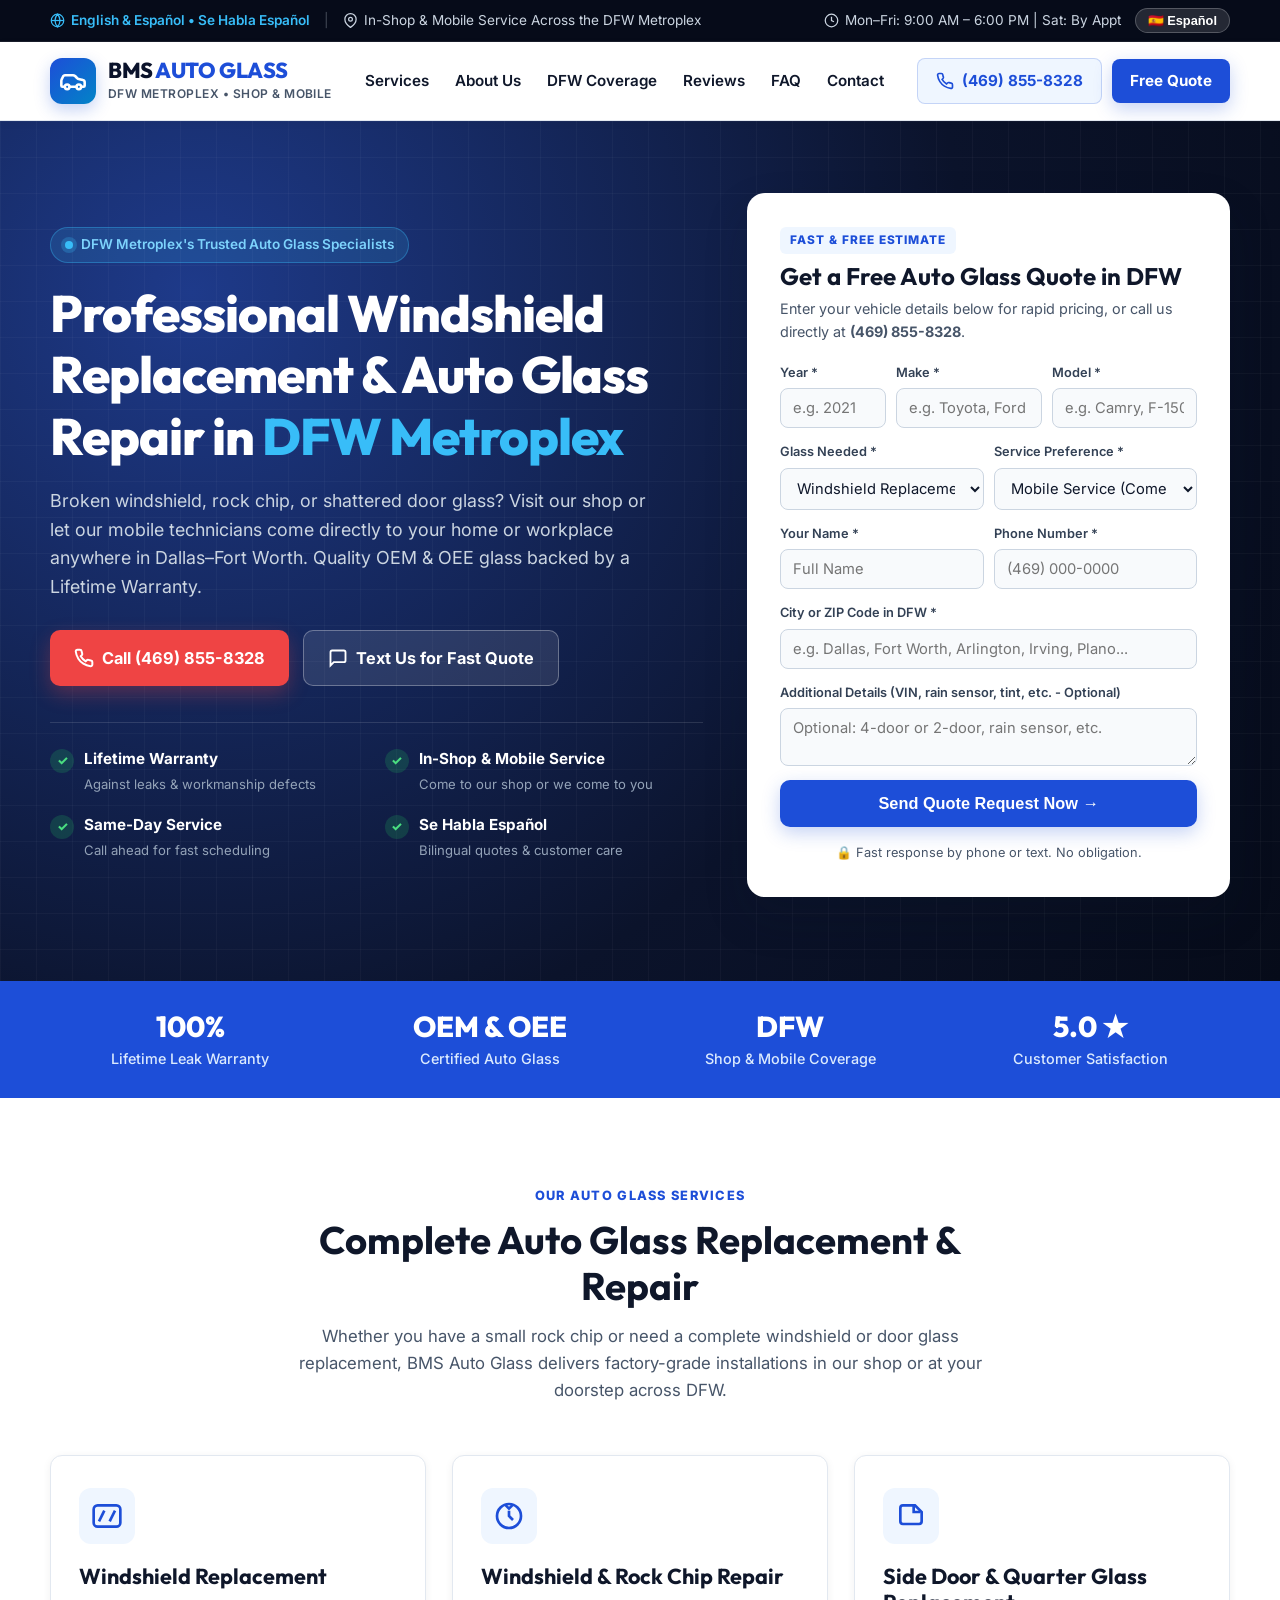
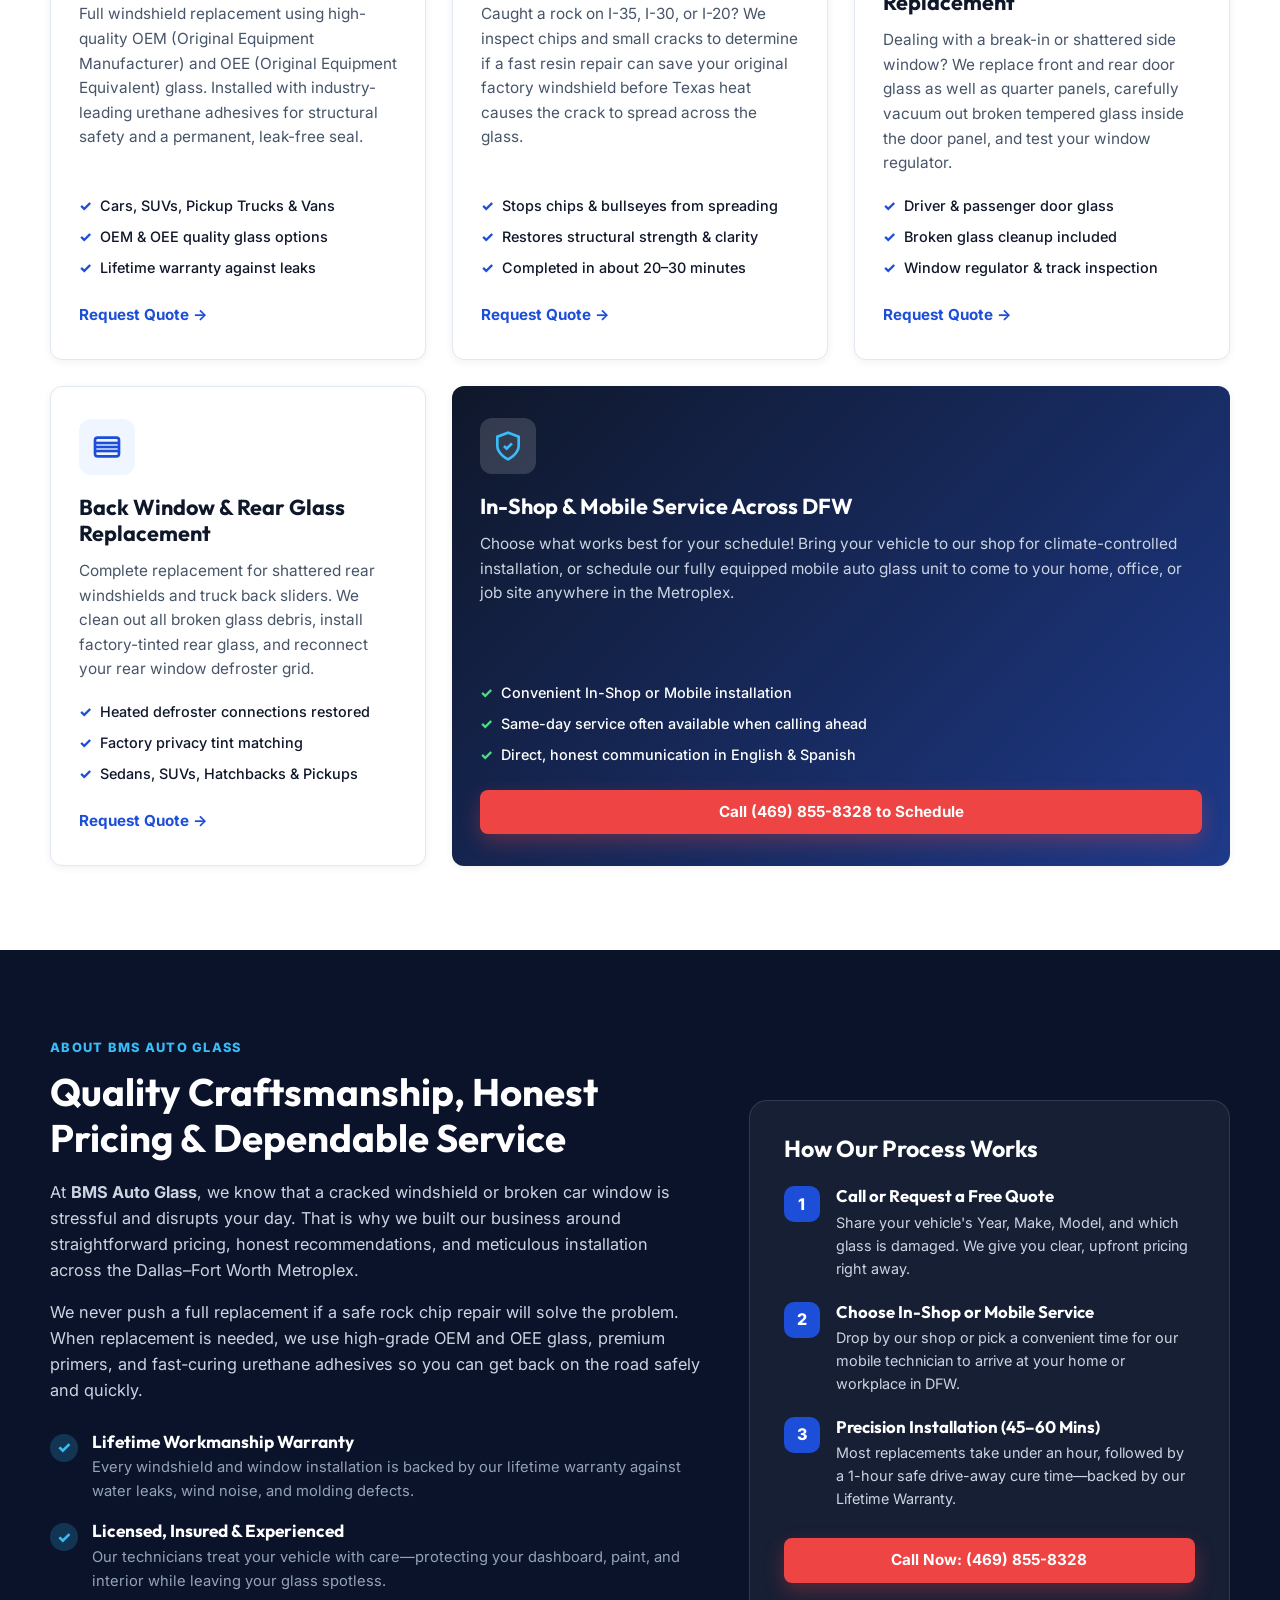
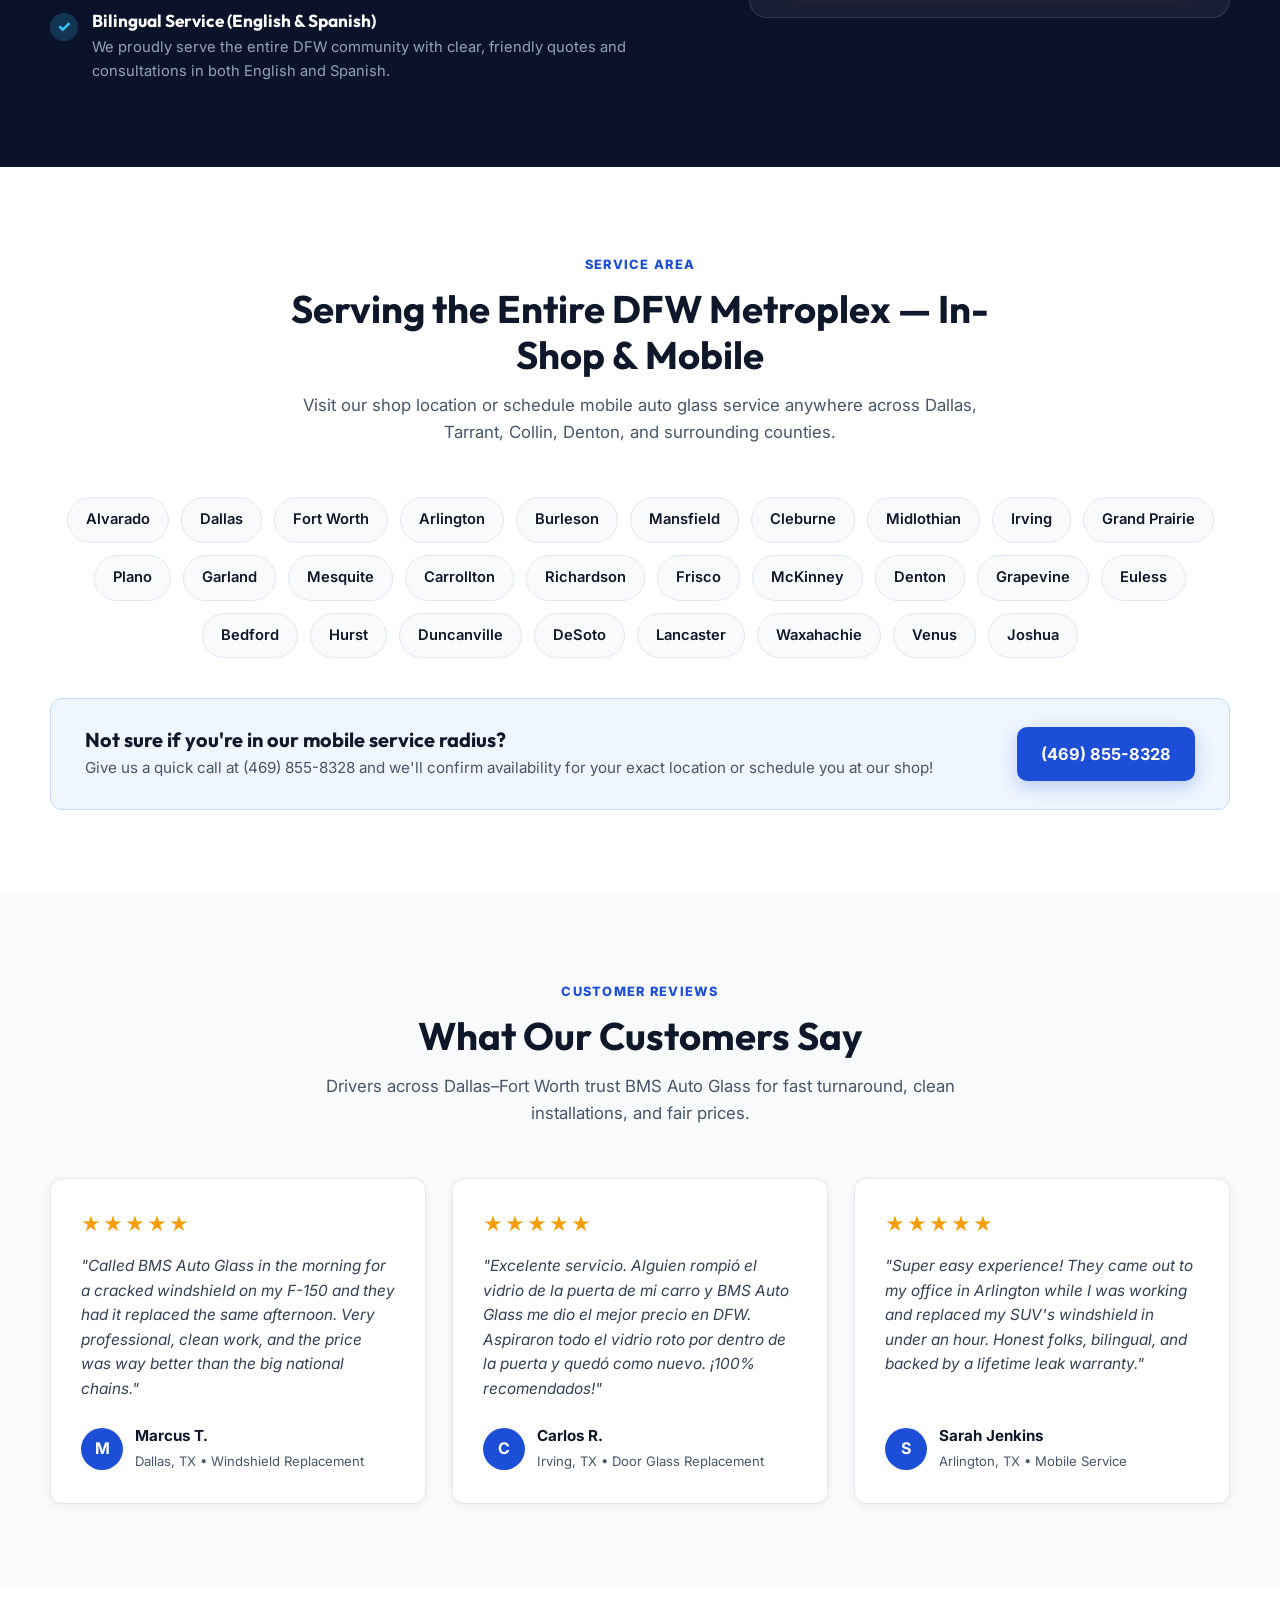
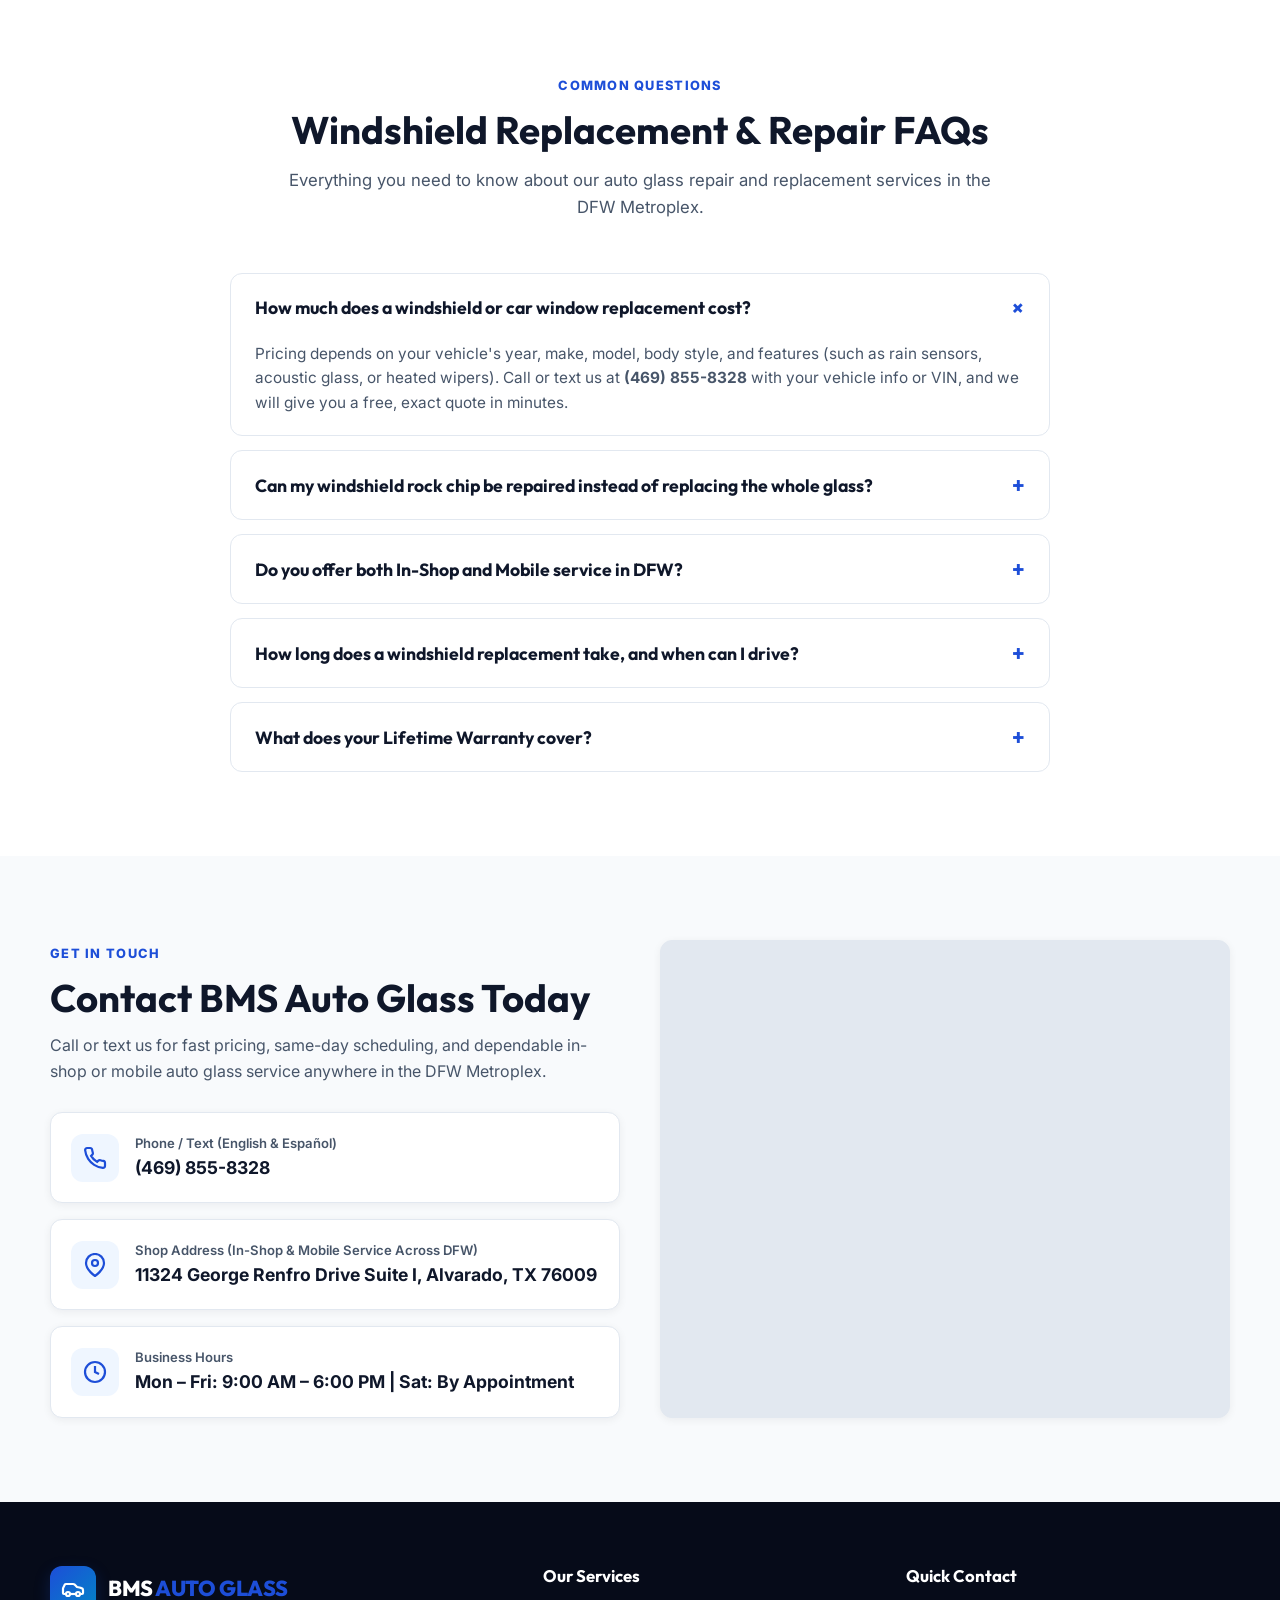
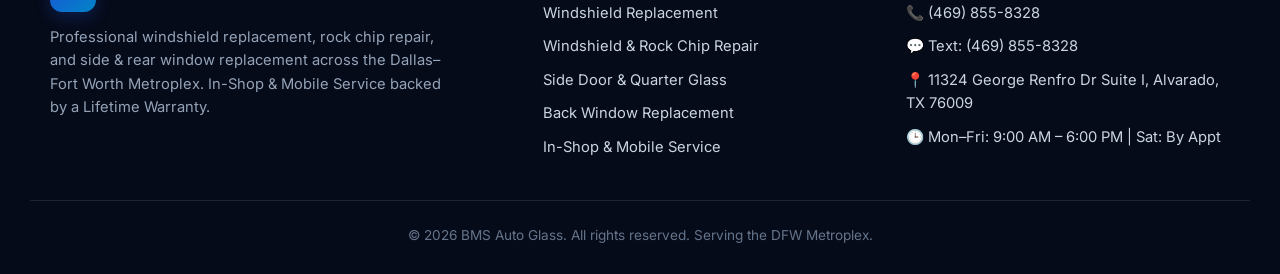
==== index.html @ 241cc405 "Initial commit: BMS Auto Glass website for DFW Metroplex" ====
<!DOCTYPE html>
<html lang="en">
<head>
  <meta charset="UTF-8" />
  <meta name="viewport" content="width=device-width, initial-scale=1.0" />
  <title>BMS Auto Glass | Windshield Replacement & Auto Glass Repair in DFW Metroplex</title>
  <meta name="description" content="BMS Auto Glass provides fast, reliable windshield replacement, rock chip repair, and side/back auto glass replacement across the DFW Metroplex. In-Shop & Mobile Service available. Call (469) 855-8328 for a free quote! Se Habla Español." />
  <meta name="keywords" content="BMS Auto Glass, auto glass DFW, windshield replacement Dallas Fort Worth, rock chip repair DFW, car window replacement Metroplex, mobile auto glass DFW, cambio de parabrisas Dallas" />
  <link rel="preconnect" href="https://fonts.googleapis.com">
  <link rel="preconnect" href="https://fonts.gstatic.com" crossorigin>
  <link href="https://fonts.googleapis.com/css2?family=Inter:wght@400;500;600;700&family=Outfit:wght@600;700;800&display=swap" rel="stylesheet">
  <link rel="stylesheet" href="styles.css" />
  <!-- Schema.org LocalBusiness Structured Data -->
  <script type="application/ld+json">
  {
    "@context": "https://schema.org",
    "@type": "AutoRepair",
    "name": "BMS Auto Glass",
    "telephone": "+1-469-855-8328",
    "address": {
      "@type": "PostalAddress",
      "streetAddress": "11324 George Renfro Drive Suite I",
      "addressLocality": "Alvarado",
      "addressRegion": "TX",
      "postalCode": "76009",
      "addressCountry": "US"
    },
    "areaServed": "Dallas-Fort Worth Metroplex, TX",
    "priceRange": "$$",
    "openingHoursSpecification": [
      {
        "@type": "OpeningHoursSpecification",
        "dayOfWeek": ["Monday", "Tuesday", "Wednesday", "Thursday", "Friday"],
        "opens": "09:00",
        "closes": "18:00"
      }
    ],
    "description": "Professional windshield replacement, rock chip repair, and side & back window glass replacement in Alvarado, TX and the DFW Metroplex. In-shop and mobile service available."
  }
  </script>
</head>
<body>

  <!-- Top Announcement / Info Bar -->
  <div class="topbar">
    <div class="container topbar-inner">
      <div class="topbar-left">
        <span class="badge-bilingual">
          <svg width="15" height="15" viewBox="0 0 24 24" fill="none" stroke="currentColor" stroke-width="2"><circle cx="12" cy="12" r="10"/><line x1="2" y1="12" x2="22" y2="12"/><path d="M12 2a15.3 15.3 0 0 1 4 10 15.3 15.3 0 0 1-4 10 15.3 15.3 0 0 1-4-10 15.3 15.3 0 0 1 4-10z"/></svg>
          <span data-i18n="topbar_bilingual">English &amp; Español • Se Habla Español</span>
        </span>
        <span class="topbar-divider">|</span>
        <span class="topbar-location">
          <svg width="15" height="15" viewBox="0 0 24 24" fill="none" stroke="currentColor" stroke-width="2"><path d="M21 10c0 7-9 13-9 13s-9-6-9-13a9 9 0 0 1 18 0z"/><circle cx="12" cy="10" r="3"/></svg>
          <span data-i18n="topbar_area">In-Shop &amp; Mobile Service Across the DFW Metroplex</span>
        </span>
      </div>
      <div class="topbar-right">
        <span class="topbar-hours">
          <svg width="15" height="15" viewBox="0 0 24 24" fill="none" stroke="currentColor" stroke-width="2"><circle cx="12" cy="12" r="10"/><polyline points="12 6 12 12 16 14"/></svg>
          <span data-i18n="topbar_hours">Mon–Fri: 9:00 AM – 6:00 PM | Sat: By Appt</span>
        </span>
        <button id="langToggle" class="lang-btn" type="button" aria-label="Switch Language">
          🇪🇸 Español
        </button>
      </div>
    </div>
  </div>

  <!-- Main Header / Navigation -->
  <header class="navbar" id="navbar">
    <div class="container navbar-inner">
      <a href="#" class="brand">
        <div class="brand-icon">
          <svg width="28" height="28" viewBox="0 0 24 24" fill="none" stroke="currentColor" stroke-width="2.2" stroke-linecap="round" stroke-linejoin="round">
            <path d="M19 17h2c.6 0 1-.4 1-1v-3c0-.9-.7-1.7-1.5-1.9C18.7 10.6 16 10 16 10s-1.3-1.4-2.2-2.3c-.5-.4-1.1-.7-1.8-.7H5c-.6 0-1.1.4-1.4.9l-1.4 2.9A3.7 3.7 0 0 0 2 12v4c0 .6.4 1 1 1h2"/>
            <circle cx="7" cy="17" r="2"/>
            <path d="M9 17h6"/>
            <circle cx="17" cy="17" r="2"/>
          </svg>
        </div>
        <div class="brand-text">
          <span class="brand-name">BMS <span>AUTO GLASS</span></span>
          <span class="brand-sub" data-i18n="brand_sub">DFW Metroplex • Shop &amp; Mobile</span>
        </div>
      </a>

      <nav class="nav-links" id="navLinks">
        <a href="#services" data-i18n="nav_services">Services</a>
        <a href="#about" data-i18n="nav_about">About Us</a>
        <a href="#service-area" data-i18n="nav_area">DFW Coverage</a>
        <a href="#reviews" data-i18n="nav_reviews">Reviews</a>
        <a href="#faq" data-i18n="nav_faq">FAQ</a>
        <a href="#contact" data-i18n="nav_contact">Contact</a>
      </nav>

      <div class="nav-actions">
        <a href="tel:4698558328" class="btn btn-phone">
          <svg width="18" height="18" viewBox="0 0 24 24" fill="none" stroke="currentColor" stroke-width="2.2"><path d="M22 16.92v3a2 2 0 0 1-2.18 2 19.79 19.79 0 0 1-8.63-3.07 19.5 19.5 0 0 1-6-6 19.79 19.79 0 0 1-3.07-8.67A2 2 0 0 1 4.11 2h3a2 2 0 0 1 2 1.72 12.84 12.84 0 0 0 .7 2.81 2 2 0 0 1-.45 2.11L8.09 9.91a16 16 0 0 0 6 6l1.27-1.27a2 2 0 0 1 2.11-.45 12.84 12.84 0 0 0 2.81.7A2 2 0 0 1 22 16.92z"/></svg>
          <span>(469) 855-8328</span>
        </a>
        <a href="#quote-form" class="btn btn-primary hide-sm" data-i18n="nav_quote">Free Quote</a>
        <button class="mobile-menu-btn" id="mobileMenuBtn" aria-label="Toggle Menu">
          <span></span><span></span><span></span>
        </button>
      </div>
    </div>
  </header>

  <!-- Hero Section -->
  <section class="hero">
    <div class="hero-overlay"></div>
    <div class="container hero-grid">
      <div class="hero-content">
        <div class="hero-pill">
          <span class="pulse-dot"></span>
          <span data-i18n="hero_badge">DFW Metroplex's Trusted Auto Glass Specialists</span>
        </div>
        <h1 data-i18n="hero_title">
          Professional Windshield Replacement &amp; Auto Glass Repair in <span>DFW Metroplex</span>
        </h1>
        <p class="hero-lead" data-i18n="hero_subtitle">
          Broken windshield, rock chip, or shattered door glass? Visit our shop or let our mobile technicians come directly to your home or workplace anywhere in Dallas–Fort Worth. Quality OEM &amp; OEE glass backed by a Lifetime Warranty.
        </p>

        <div class="hero-cta-group">
          <a href="tel:4698558328" class="btn btn-accent btn-lg">
            <svg width="20" height="20" viewBox="0 0 24 24" fill="none" stroke="currentColor" stroke-width="2.4"><path d="M22 16.92v3a2 2 0 0 1-2.18 2 19.79 19.79 0 0 1-8.63-3.07 19.5 19.5 0 0 1-6-6 19.79 19.79 0 0 1-3.07-8.67A2 2 0 0 1 4.11 2h3a2 2 0 0 1 2 1.72 12.84 12.84 0 0 0 .7 2.81 2 2 0 0 1-.45 2.11L8.09 9.91a16 16 0 0 0 6 6l1.27-1.27a2 2 0 0 1 2.11-.45 12.84 12.84 0 0 0 2.81.7A2 2 0 0 1 22 16.92z"/></svg>
            <span data-i18n="hero_call_btn">Call (469) 855-8328</span>
          </a>
          <a href="sms:+14698558328?&body=Hi%20BMS%20Auto%20Glass,%20I%20would%20like%20a%20quote%20for%20my%20vehicle:" class="btn btn-outline-light btn-lg">
            <svg width="20" height="20" viewBox="0 0 24 24" fill="none" stroke="currentColor" stroke-width="2.2"><path d="M21 15a2 2 0 0 1-2 2H7l-4 4V5a2 2 0 0 1 2-2h14a2 2 0 0 1 2 2z"/></svg>
            <span data-i18n="hero_text_btn">Text Us for Fast Quote</span>
          </a>
        </div>

        <div class="hero-trust-grid">
          <div class="trust-item">
            <div class="trust-icon">✓</div>
            <div>
              <strong data-i18n="trust_1_title">Lifetime Warranty</strong>
              <span data-i18n="trust_1_desc">Against leaks &amp; workmanship defects</span>
            </div>
          </div>
          <div class="trust-item">
            <div class="trust-icon">✓</div>
            <div>
              <strong data-i18n="trust_2_title">In-Shop &amp; Mobile Service</strong>
              <span data-i18n="trust_2_desc">Come to our shop or we come to you</span>
            </div>
          </div>
          <div class="trust-item">
            <div class="trust-icon">✓</div>
            <div>
              <strong data-i18n="trust_3_title">Same-Day Service</strong>
              <span data-i18n="trust_3_desc">Call ahead for fast scheduling</span>
            </div>
          </div>
          <div class="trust-item">
            <div class="trust-icon">✓</div>
            <div>
              <strong data-i18n="trust_4_title">Se Habla Español</strong>
              <span data-i18n="trust_4_desc">Bilingual quotes &amp; customer care</span>
            </div>
          </div>
        </div>
      </div>

      <!-- Instant Quote Card -->
      <div class="quote-card" id="quote-form">
        <div class="quote-card-header">
          <span class="quote-tag" data-i18n="form_tag">FAST &amp; FREE ESTIMATE</span>
          <h2 data-i18n="form_title">Get a Free Auto Glass Quote in DFW</h2>
          <p data-i18n="form_subtitle">Enter your vehicle details below for rapid pricing, or call us directly at <strong>(469) 855-8328</strong>.</p>
        </div>

        <form id="glassQuoteForm" class="quote-form">
          <div class="form-row-3">
            <div class="form-group">
              <label for="vehicleYear" data-i18n="form_year">Year *</label>
              <input type="number" id="vehicleYear" placeholder="e.g. 2021" min="1960" max="2027" required />
            </div>
            <div class="form-group">
              <label for="vehicleMake" data-i18n="form_make">Make *</label>
              <input type="text" id="vehicleMake" placeholder="e.g. Toyota, Ford" required />
            </div>
            <div class="form-group">
              <label for="vehicleModel" data-i18n="form_model">Model *</label>
              <input type="text" id="vehicleModel" placeholder="e.g. Camry, F-150" required />
            </div>
          </div>

          <div class="form-row-2">
            <div class="form-group">
              <label for="glassType" data-i18n="form_glass_label">Glass Needed *</label>
              <select id="glassType" required>
                <option value="Windshield Replacement" data-i18n="opt_windshield">Windshield Replacement</option>
                <option value="Windshield Rock Chip Repair" data-i18n="opt_chip">Windshield Rock Chip Repair</option>
                <option value="Front Door Glass (Driver/Passenger)" data-i18n="opt_front_door">Front Door Glass (Driver/Passenger)</option>
                <option value="Rear Door / Quarter Glass" data-i18n="opt_rear_door">Rear Door / Quarter Glass</option>
                <option value="Back Window / Rear Glass" data-i18n="opt_back_glass">Back Window / Rear Glass</option>
                <option value="Multiple Windows / Other" data-i18n="opt_other">Multiple Windows / Other</option>
              </select>
            </div>
            <div class="form-group">
              <label for="serviceMode" data-i18n="form_service_mode">Service Preference *</label>
              <select id="serviceMode" required>
                <option value="Mobile Service (Come to my location)" data-i18n="opt_mobile">Mobile Service (Come to me)</option>
                <option value="In-Shop Service (I will visit the shop)" data-i18n="opt_inshop">In-Shop Service (Visit shop)</option>
                <option value="Either / Fastest Available" data-i18n="opt_either">Either / Fastest Available</option>
              </select>
            </div>
          </div>

          <div class="form-row-2">
            <div class="form-group">
              <label for="customerName" data-i18n="form_name">Your Name *</label>
              <input type="text" id="customerName" placeholder="Full Name" required />
            </div>
            <div class="form-group">
              <label for="customerPhone" data-i18n="form_phone">Phone Number *</label>
              <input type="tel" id="customerPhone" placeholder="(469) 000-0000" required />
            </div>
          </div>

          <div class="form-group">
            <label for="customerCity" data-i18n="form_city">City or ZIP Code in DFW *</label>
            <input type="text" id="customerCity" placeholder="e.g. Dallas, Fort Worth, Arlington, Irving, Plano..." required />
          </div>

          <div class="form-group">
            <label for="customerNotes" data-i18n="form_notes">Additional Details (VIN, rain sensor, tint, etc. - Optional)</label>
            <textarea id="customerNotes" rows="2" placeholder="Optional: 4-door or 2-door, rain sensor, etc."></textarea>
          </div>

          <button type="submit" class="btn btn-primary btn-block btn-lg" data-i18n="form_submit">
            Send Quote Request Now →
          </button>
          <p class="form-disclaimer" data-i18n="form_disclaimer">
            🔒 Fast response by phone or text. No obligation.
          </p>
        </form>
      </div>
    </div>
  </section>

  <!-- Quick Stats Strip -->
  <section class="stats-strip">
    <div class="container stats-grid">
      <div class="stat-box">
        <span class="stat-number">100%</span>
        <span class="stat-label" data-i18n="stat_1">Lifetime Leak Warranty</span>
      </div>
      <div class="stat-box">
        <span class="stat-number">OEM &amp; OEE</span>
        <span class="stat-label" data-i18n="stat_2">Certified Auto Glass</span>
      </div>
      <div class="stat-box">
        <span class="stat-number">DFW</span>
        <span class="stat-label" data-i18n="stat_3">Shop &amp; Mobile Coverage</span>
      </div>
      <div class="stat-box">
        <span class="stat-number">5.0 ★</span>
        <span class="stat-label" data-i18n="stat_4">Customer Satisfaction</span>
      </div>
    </div>
  </section>

  <!-- Services Section -->
  <section class="section" id="services">
    <div class="container">
      <div class="section-header">
        <span class="section-eyebrow" data-i18n="services_eyebrow">OUR AUTO GLASS SERVICES</span>
        <h2 data-i18n="services_title">Complete Auto Glass Replacement &amp; Repair</h2>
        <p data-i18n="services_subtitle">
          Whether you have a small rock chip or need a complete windshield or door glass replacement, BMS Auto Glass delivers factory-grade installations in our shop or at your doorstep across DFW.
        </p>
      </div>

      <div class="services-grid">
        <!-- Service 1: Windshield Replacement -->
        <article class="service-card">
          <div class="service-icon">
            <svg width="32" height="32" viewBox="0 0 24 24" fill="none" stroke="currentColor" stroke-width="2"><rect x="2" y="4" width="20" height="16" rx="3"/><line x1="6" y1="16" x2="10" y2="8"/><line x1="14" y1="16" x2="18" y2="8"/></svg>
          </div>
          <h3 data-i18n="srv_1_title">Windshield Replacement</h3>
          <p data-i18n="srv_1_desc">
            Full windshield replacement using high-quality OEM (Original Equipment Manufacturer) and OEE (Original Equipment Equivalent) glass. Installed with industry-leading urethane adhesives for structural safety and a permanent, leak-free seal.
          </p>
          <ul class="service-list">
            <li data-i18n="srv_1_b1">Cars, SUVs, Pickup Trucks &amp; Vans</li>
            <li data-i18n="srv_1_b2">OEM &amp; OEE quality glass options</li>
            <li data-i18n="srv_1_b3">Lifetime warranty against leaks</li>
          </ul>
          <a href="#quote-form" class="service-link" data-i18n="srv_cta">Request Quote →</a>
        </article>

        <!-- Service 2: Rock Chip Repair -->
        <article class="service-card">
          <div class="service-icon">
            <svg width="32" height="32" viewBox="0 0 24 24" fill="none" stroke="currentColor" stroke-width="2"><circle cx="12" cy="12" r="9"/><path d="M12 8v4l3 3"/><path d="M9 3.5l3 3 3-3"/></svg>
          </div>
          <h3 data-i18n="srv_2_title">Windshield &amp; Rock Chip Repair</h3>
          <p data-i18n="srv_2_desc">
            Caught a rock on I-35, I-30, or I-20? We inspect chips and small cracks to determine if a fast resin repair can save your original factory windshield before Texas heat causes the crack to spread across the glass.
          </p>
          <ul class="service-list">
            <li data-i18n="srv_2_b1">Stops chips &amp; bullseyes from spreading</li>
            <li data-i18n="srv_2_b2">Restores structural strength &amp; clarity</li>
            <li data-i18n="srv_2_b3">Completed in about 20–30 minutes</li>
          </ul>
          <a href="#quote-form" class="service-link" data-i18n="srv_cta">Request Quote →</a>
        </article>

        <!-- Service 3: Side Door & Quarter Glass -->
        <article class="service-card">
          <div class="service-icon">
            <svg width="32" height="32" viewBox="0 0 24 24" fill="none" stroke="currentColor" stroke-width="2"><path d="M4 16V6a2 2 0 0 1 2-2h9l5 5v7a2 2 0 0 1-2 2H6a2 2 0 0 1-2-2Z"/><path d="M14 4v5h5"/></svg>
          </div>
          <h3 data-i18n="srv_3_title">Side Door &amp; Quarter Glass Replacement</h3>
          <p data-i18n="srv_3_desc">
            Dealing with a break-in or shattered side window? We replace front and rear door glass as well as quarter panels, carefully vacuum out broken tempered glass inside the door panel, and test your window regulator.
          </p>
          <ul class="service-list">
            <li data-i18n="srv_3_b1">Driver &amp; passenger door glass</li>
            <li data-i18n="srv_3_b2">Broken glass cleanup included</li>
            <li data-i18n="srv_3_b3">Window regulator &amp; track inspection</li>
          </ul>
          <a href="#quote-form" class="service-link" data-i18n="srv_cta">Request Quote →</a>
        </article>

        <!-- Service 4: Back Window / Rear Glass -->
        <article class="service-card">
          <div class="service-icon">
            <svg width="32" height="32" viewBox="0 0 24 24" fill="none" stroke="currentColor" stroke-width="2"><rect x="3" y="5" width="18" height="14" rx="2"/><line x1="3" y1="9" x2="21" y2="9"/><line x1="3" y1="12" x2="21" y2="12"/><line x1="3" y1="15" x2="21" y2="15"/></svg>
          </div>
          <h3 data-i18n="srv_4_title">Back Window &amp; Rear Glass Replacement</h3>
          <p data-i18n="srv_4_desc">
            Complete replacement for shattered rear windshields and truck back sliders. We clean out all broken glass debris, install factory-tinted rear glass, and reconnect your rear window defroster grid.
          </p>
          <ul class="service-list">
            <li data-i18n="srv_4_b1">Heated defroster connections restored</li>
            <li data-i18n="srv_4_b2">Factory privacy tint matching</li>
            <li data-i18n="srv_4_b3">Sedans, SUVs, Hatchbacks &amp; Pickups</li>
          </ul>
          <a href="#quote-form" class="service-link" data-i18n="srv_cta">Request Quote →</a>
        </article>

        <!-- Service 5: In-Shop & Mobile Service -->
        <article class="service-card service-card-highlight">
          <div class="service-icon">
            <svg width="32" height="32" viewBox="0 0 24 24" fill="none" stroke="currentColor" stroke-width="2"><path d="M12 22s8-4 8-10V5l-8-3-8 3v7c0 6 8 10 8 10z"/><path d="m9 12 2 2 4-4"/></svg>
          </div>
          <h3 data-i18n="srv_5_title">In-Shop &amp; Mobile Service Across DFW</h3>
          <p data-i18n="srv_5_desc">
            Choose what works best for your schedule! Bring your vehicle to our shop for climate-controlled installation, or schedule our fully equipped mobile auto glass unit to come to your home, office, or job site anywhere in the Metroplex.
          </p>
          <ul class="service-list">
            <li data-i18n="srv_5_b1">Convenient In-Shop or Mobile installation</li>
            <li data-i18n="srv_5_b2">Same-day service often available when calling ahead</li>
            <li data-i18n="srv_5_b3">Direct, honest communication in English &amp; Spanish</li>
          </ul>
          <a href="tel:4698558328" class="btn btn-accent" data-i18n="srv_5_cta">Call (469) 855-8328 to Schedule</a>
        </article>
      </div>
    </div>
  </section>

  <!-- About Us / Why Choose BMS Auto Glass -->
  <section class="section section-dark" id="about">
    <div class="container about-grid">
      <div class="about-content">
        <span class="section-eyebrow" data-i18n="about_eyebrow">ABOUT BMS AUTO GLASS</span>
        <h2 data-i18n="about_title">Quality Craftsmanship, Honest Pricing &amp; Dependable Service</h2>
        <p data-i18n="about_p1">
          At <strong>BMS Auto Glass</strong>, we know that a cracked windshield or broken car window is stressful and disrupts your day. That is why we built our business around straightforward pricing, honest recommendations, and meticulous installation across the Dallas–Fort Worth Metroplex.
        </p>
        <p data-i18n="about_p2">
          We never push a full replacement if a safe rock chip repair will solve the problem. When replacement is needed, we use high-grade OEM and OEE glass, premium primers, and fast-curing urethane adhesives so you can get back on the road safely and quickly.
        </p>

        <div class="about-features">
          <div class="about-feature">
            <div class="feature-check">✓</div>
            <div>
              <h4 data-i18n="af_1_title">Lifetime Workmanship Warranty</h4>
              <p data-i18n="af_1_desc">Every windshield and window installation is backed by our lifetime warranty against water leaks, wind noise, and molding defects.</p>
            </div>
          </div>
          <div class="about-feature">
            <div class="feature-check">✓</div>
            <div>
              <h4 data-i18n="af_2_title">Licensed, Insured &amp; Experienced</h4>
              <p data-i18n="af_2_desc">Our technicians treat your vehicle with care—protecting your dashboard, paint, and interior while leaving your glass spotless.</p>
            </div>
          </div>
          <div class="about-feature">
            <div class="feature-check">✓</div>
            <div>
              <h4 data-i18n="af_3_title">Bilingual Service (English &amp; Spanish)</h4>
              <p data-i18n="af_3_desc">We proudly serve the entire DFW community with clear, friendly quotes and consultations in both English and Spanish.</p>
            </div>
          </div>
        </div>
      </div>

      <div class="about-visual">
        <div class="process-card">
          <h3 data-i18n="process_title">How Our Process Works</h3>
          <div class="process-steps">
            <div class="process-step">
              <div class="step-num">1</div>
              <div>
                <h4 data-i18n="step_1_title">Call or Request a Free Quote</h4>
                <p data-i18n="step_1_desc">Share your vehicle's Year, Make, Model, and which glass is damaged. We give you clear, upfront pricing right away.</p>
              </div>
            </div>
            <div class="process-step">
              <div class="step-num">2</div>
              <div>
                <h4 data-i18n="step_2_title">Choose In-Shop or Mobile Service</h4>
                <p data-i18n="step_2_desc">Drop by our shop or pick a convenient time for our mobile technician to arrive at your home or workplace in DFW.</p>
              </div>
            </div>
            <div class="process-step">
              <div class="step-num">3</div>
              <div>
                <h4 data-i18n="step_3_title">Precision Installation (45–60 Mins)</h4>
                <p data-i18n="step_3_desc">Most replacements take under an hour, followed by a 1-hour safe drive-away cure time—backed by our Lifetime Warranty.</p>
              </div>
            </div>
          </div>
          <div class="process-cta">
            <a href="tel:4698558328" class="btn btn-accent btn-block">
              <span data-i18n="process_btn">Call Now: (469) 855-8328</span>
            </a>
          </div>
        </div>
      </div>
    </div>
  </section>

  <!-- Service Area Section (DFW Metroplex) -->
  <section class="section" id="service-area">
    <div class="container">
      <div class="section-header">
        <span class="section-eyebrow" data-i18n="area_eyebrow">SERVICE AREA</span>
        <h2 data-i18n="area_title">Serving the Entire DFW Metroplex — In-Shop &amp; Mobile</h2>
        <p data-i18n="area_subtitle">
          Visit our shop location or schedule mobile auto glass service anywhere across Dallas, Tarrant, Collin, Denton, and surrounding counties.
        </p>
      </div>

      <div class="cities-grid">
        <span class="city-pill">Alvarado</span>
        <span class="city-pill">Dallas</span>
        <span class="city-pill">Fort Worth</span>
        <span class="city-pill">Arlington</span>
        <span class="city-pill">Burleson</span>
        <span class="city-pill">Mansfield</span>
        <span class="city-pill">Cleburne</span>
        <span class="city-pill">Midlothian</span>
        <span class="city-pill">Irving</span>
        <span class="city-pill">Grand Prairie</span>
        <span class="city-pill">Plano</span>
        <span class="city-pill">Garland</span>
        <span class="city-pill">Mesquite</span>
        <span class="city-pill">Carrollton</span>
        <span class="city-pill">Richardson</span>
        <span class="city-pill">Frisco</span>
        <span class="city-pill">McKinney</span>
        <span class="city-pill">Denton</span>
        <span class="city-pill">Grapevine</span>
        <span class="city-pill">Euless</span>
        <span class="city-pill">Bedford</span>
        <span class="city-pill">Hurst</span>
        <span class="city-pill">Duncanville</span>
        <span class="city-pill">DeSoto</span>
        <span class="city-pill">Lancaster</span>
        <span class="city-pill">Waxahachie</span>
        <span class="city-pill">Venus</span>
        <span class="city-pill">Joshua</span>
      </div>

      <div class="area-banner">
        <div>
          <h3 data-i18n="area_banner_title">Not sure if you're in our mobile service radius?</h3>
          <p data-i18n="area_banner_desc">Give us a quick call at (469) 855-8328 and we'll confirm availability for your exact location or schedule you at our shop!</p>
        </div>
        <a href="tel:4698558328" class="btn btn-primary btn-lg">(469) 855-8328</a>
      </div>
    </div>
  </section>

  <!-- Customer Reviews Section -->
  <section class="section section-alt" id="reviews">
    <div class="container">
      <div class="section-header">
        <span class="section-eyebrow" data-i18n="reviews_eyebrow">CUSTOMER REVIEWS</span>
        <h2 data-i18n="reviews_title">What Our Customers Say</h2>
        <p data-i18n="reviews_subtitle">
          Drivers across Dallas–Fort Worth trust BMS Auto Glass for fast turnaround, clean installations, and fair prices.
        </p>
      </div>

      <div class="reviews-grid">
        <div class="review-card">
          <div class="review-stars">★★★★★</div>
          <p class="review-text" data-i18n="rev_1_text">
            "Called BMS Auto Glass in the morning for a cracked windshield on my F-150 and they had it replaced the same afternoon. Very professional, clean work, and the price was way better than the big national chains."
          </p>
          <div class="review-author">
            <div class="author-avatar">M</div>
            <div>
              <strong>Marcus T.</strong>
              <span>Dallas, TX • Windshield Replacement</span>
            </div>
          </div>
        </div>

        <div class="review-card">
          <div class="review-stars">★★★★★</div>
          <p class="review-text" data-i18n="rev_2_text">
            "Excelente servicio. Alguien rompió el vidrio de la puerta de mi carro y BMS Auto Glass me dio el mejor precio en DFW. Aspiraron todo el vidrio roto por dentro de la puerta y quedó como nuevo. ¡100% recomendados!"
          </p>
          <div class="review-author">
            <div class="author-avatar">C</div>
            <div>
              <strong>Carlos R.</strong>
              <span>Irving, TX • Door Glass Replacement</span>
            </div>
          </div>
        </div>

        <div class="review-card">
          <div class="review-stars">★★★★★</div>
          <p class="review-text" data-i18n="rev_3_text">
            "Super easy experience! They came out to my office in Arlington while I was working and replaced my SUV's windshield in under an hour. Honest folks, bilingual, and backed by a lifetime leak warranty."
          </p>
          <div class="review-author">
            <div class="author-avatar">S</div>
            <div>
              <strong>Sarah Jenkins</strong>
              <span>Arlington, TX • Mobile Service</span>
            </div>
          </div>
        </div>
      </div>
    </div>
  </section>

  <!-- FAQ Section -->
  <section class="section" id="faq">
    <div class="container faq-container">
      <div class="section-header">
        <span class="section-eyebrow" data-i18n="faq_eyebrow">COMMON QUESTIONS</span>
        <h2 data-i18n="faq_title">Windshield Replacement &amp; Repair FAQs</h2>
        <p data-i18n="faq_subtitle">
          Everything you need to know about our auto glass repair and replacement services in the DFW Metroplex.
        </p>
      </div>

      <div class="faq-list">
        <div class="faq-item active">
          <button class="faq-question" type="button">
            <span data-i18n="faq_q1">How much does a windshield or car window replacement cost?</span>
            <span class="faq-icon">+</span>
          </button>
          <div class="faq-answer">
            <p data-i18n="faq_a1">
              Pricing depends on your vehicle's year, make, model, body style, and features (such as rain sensors, acoustic glass, or heated wipers). Call or text us at <strong>(469) 855-8328</strong> with your vehicle info or VIN, and we will give you a free, exact quote in minutes.
            </p>
          </div>
        </div>

        <div class="faq-item">
          <button class="faq-question" type="button">
            <span data-i18n="faq_q2">Can my windshield rock chip be repaired instead of replacing the whole glass?</span>
            <span class="faq-icon">+</span>
          </button>
          <div class="faq-answer">
            <p data-i18n="faq_a2">
              In many cases, yes! If the rock chip is smaller than a quarter, not deep into both layers of glass, and not directly in the driver's primary line of sight or at the very edge of the windshield, we can inject professional resin to stop it from spreading and save you money.
            </p>
          </div>
        </div>

        <div class="faq-item">
          <button class="faq-question" type="button">
            <span data-i18n="faq_q3">Do you offer both In-Shop and Mobile service in DFW?</span>
            <span class="faq-icon">+</span>
          </button>
          <div class="faq-answer">
            <p data-i18n="faq_a3">
              Yes! You can bring your vehicle directly to our shop or schedule our mobile auto glass technicians to come to your home, apartment, or workplace anywhere across the Dallas–Fort Worth Metroplex. Same-day appointments are often available when you call ahead.
            </p>
          </div>
        </div>

        <div class="faq-item">
          <button class="faq-question" type="button">
            <span data-i18n="faq_q4">How long does a windshield replacement take, and when can I drive?</span>
            <span class="faq-icon">+</span>
          </button>
          <div class="faq-answer">
            <p data-i18n="faq_a4">
              Most windshield and window installations take between 45 and 60 minutes. For windshields, we recommend waiting about 1 hour after installation before driving so the urethane adhesive cures safely. Side door glass replacements can be driven immediately!
            </p>
          </div>
        </div>

        <div class="faq-item">
          <button class="faq-question" type="button">
            <span data-i18n="faq_q5">What does your Lifetime Warranty cover?</span>
            <span class="faq-icon">+</span>
          </button>
          <div class="faq-answer">
            <p data-i18n="faq_a5">
              Every installation performed by BMS Auto Glass includes a Lifetime Workmanship Warranty for as long as you own the vehicle. It covers water leaks, air/wind noise, loose moldings, and manufacturer defects in the glass.
            </p>
          </div>
        </div>
      </div>
    </div>
  </section>

  <!-- Contact Section -->
  <section class="section section-contact" id="contact">
    <div class="container contact-grid">
      <div class="contact-info">
        <span class="section-eyebrow" data-i18n="contact_eyebrow">GET IN TOUCH</span>
        <h2 data-i18n="contact_title">Contact BMS Auto Glass Today</h2>
        <p data-i18n="contact_subtitle">
          Call or text us for fast pricing, same-day scheduling, and dependable in-shop or mobile auto glass service anywhere in the DFW Metroplex.
        </p>

        <div class="contact-cards">
          <a href="tel:4698558328" class="contact-card-item">
            <div class="contact-icon">
              <svg width="24" height="24" viewBox="0 0 24 24" fill="none" stroke="currentColor" stroke-width="2.2"><path d="M22 16.92v3a2 2 0 0 1-2.18 2 19.79 19.79 0 0 1-8.63-3.07 19.5 19.5 0 0 1-6-6 19.79 19.79 0 0 1-3.07-8.67A2 2 0 0 1 4.11 2h3a2 2 0 0 1 2 1.72 12.84 12.84 0 0 0 .7 2.81 2 2 0 0 1-.45 2.11L8.09 9.91a16 16 0 0 0 6 6l1.27-1.27a2 2 0 0 1 2.11-.45 12.84 12.84 0 0 0 2.81.7A2 2 0 0 1 22 16.92z"/></svg>
            </div>
            <div>
              <span class="contact-label" data-i18n="contact_phone_label">Phone / Text (English &amp; Español)</span>
              <strong class="contact-value">(469) 855-8328</strong>
            </div>
          </a>

          <div class="contact-card-item">
            <div class="contact-icon">
              <svg width="24" height="24" viewBox="0 0 24 24" fill="none" stroke="currentColor" stroke-width="2.2"><path d="M21 10c0 7-9 13-9 13s-9-6-9-13a9 9 0 0 1 18 0z"/><circle cx="12" cy="10" r="3"/></svg>
            </div>
            <div>
              <span class="contact-label" data-i18n="contact_shop_label">Shop Address (In-Shop &amp; Mobile Service Across DFW)</span>
              <strong class="contact-value" id="shopAddressDisplay" data-i18n="contact_shop_value">11324 George Renfro Drive Suite I, Alvarado, TX 76009</strong>
            </div>
          </div>

          <div class="contact-card-item">
            <div class="contact-icon">
              <svg width="24" height="24" viewBox="0 0 24 24" fill="none" stroke="currentColor" stroke-width="2.2"><circle cx="12" cy="12" r="10"/><polyline points="12 6 12 12 16 14"/></svg>
            </div>
            <div>
              <span class="contact-label" data-i18n="contact_hours_label">Business Hours</span>
              <strong class="contact-value" data-i18n="contact_hours_value">Mon – Fri: 9:00 AM – 6:00 PM | Sat: By Appointment</strong>
            </div>
          </div>
        </div>
      </div>

      <div class="contact-map-wrapper">
        <iframe
          title="BMS Auto Glass Shop Map - 11324 George Renfro Drive Suite I, Alvarado, TX 76009"
          src="https://www.google.com/maps?q=11324+George+Renfro+Drive+Suite+I,+Alvarado,+TX+76009&output=embed"
          width="100%"
          height="100%"
          style="border:0; min-height: 380px;"
          allowfullscreen=""
          loading="lazy"
          referrerpolicy="no-referrer-when-downgrade">
        </iframe>
      </div>
    </div>
  </section>

  <!-- Footer -->
  <footer class="footer">
    <div class="container footer-grid">
      <div class="footer-brand">
        <a href="#" class="brand">
          <div class="brand-icon">
            <svg width="24" height="24" viewBox="0 0 24 24" fill="none" stroke="currentColor" stroke-width="2.2"><path d="M19 17h2c.6 0 1-.4 1-1v-3c0-.9-.7-1.7-1.5-1.9C18.7 10.6 16 10 16 10s-1.3-1.4-2.2-2.3c-.5-.4-1.1-.7-1.8-.7H5c-.6 0-1.1.4-1.4.9l-1.4 2.9A3.7 3.7 0 0 0 2 12v4c0 .6.4 1 1 1h2"/><circle cx="7" cy="17" r="2"/><path d="M9 17h6"/><circle cx="17" cy="17" r="2"/></svg>
          </div>
          <div class="brand-text">
            <span class="brand-name">BMS <span>AUTO GLASS</span></span>
          </div>
        </a>
        <p data-i18n="footer_desc">
          Professional windshield replacement, rock chip repair, and side &amp; rear window replacement across the Dallas–Fort Worth Metroplex. In-Shop &amp; Mobile Service backed by a Lifetime Warranty.
        </p>
      </div>

      <div class="footer-links">
        <h4 data-i18n="footer_services_title">Our Services</h4>
        <ul>
          <li><a href="#services" data-i18n="srv_1_title">Windshield Replacement</a></li>
          <li><a href="#services" data-i18n="srv_2_title">Windshield &amp; Rock Chip Repair</a></li>
          <li><a href="#services" data-i18n="srv_3_title">Side Door &amp; Quarter Glass</a></li>
          <li><a href="#services" data-i18n="srv_4_title">Back Window Replacement</a></li>
          <li><a href="#services" data-i18n="srv_5_title">In-Shop &amp; Mobile Service</a></li>
        </ul>
      </div>

      <div class="footer-links">
        <h4 data-i18n="footer_contact_title">Quick Contact</h4>
        <ul>
          <li><a href="tel:4698558328">📞 (469) 855-8328</a></li>
          <li><a href="sms:+14698558328">💬 Text: (469) 855-8328</a></li>
          <li data-i18n="footer_area">📍 11324 George Renfro Dr Suite I, Alvarado, TX 76009</li>
          <li data-i18n="topbar_hours">🕒 Mon–Fri: 9:00 AM – 6:00 PM | Sat: By Appt</li>
        </ul>
      </div>
    </div>

    <div class="container footer-bottom">
      <p>© <span id="currentYear">2026</span> BMS Auto Glass. <span data-i18n="footer_rights">All rights reserved. Serving the DFW Metroplex.</span></p>
    </div>
  </footer>

  <!-- Floating Mobile Call / Text Bottom Bar -->
  <div class="mobile-sticky-bar">
    <a href="tel:4698558328" class="sticky-btn sticky-call">
      <svg width="18" height="18" viewBox="0 0 24 24" fill="none" stroke="currentColor" stroke-width="2.4"><path d="M22 16.92v3a2 2 0 0 1-2.18 2 19.79 19.79 0 0 1-8.63-3.07 19.5 19.5 0 0 1-6-6 19.79 19.79 0 0 1-3.07-8.67A2 2 0 0 1 4.11 2h3a2 2 0 0 1 2 1.72 12.84 12.84 0 0 0 .7 2.81 2 2 0 0 1-.45 2.11L8.09 9.91a16 16 0 0 0 6 6l1.27-1.27a2 2 0 0 1 2.11-.45 12.84 12.84 0 0 0 2.81.7A2 2 0 0 1 22 16.92z"/></svg>
      <span>Call (469) 855-8328</span>
    </a>
    <a href="#quote-form" class="sticky-btn sticky-quote" data-i18n="sticky_quote_btn">
      Get Free Quote
    </a>
  </div>

  <script src="script.js"></script>
</body>
</html>
---- styles.css ----
:root {
  --bg-dark: #0b132b;
  --bg-darker: #060b19;
  --bg-light: #f8fafc;
  --bg-white: #ffffff;
  --primary: #1d4ed8;
  --primary-hover: #1e40af;
  --primary-light: #eff6ff;
  --accent: #ef4444;
  --accent-hover: #dc2626;
  --text-main: #0f172a;
  --text-muted: #475569;
  --text-light: #e2e8f0;
  --border: #e2e8f0;
  --radius-sm: 8px;
  --radius-md: 12px;
  --radius-lg: 18px;
  --shadow-sm: 0 2px 8px rgba(15, 23, 42, 0.06);
  --shadow-md: 0 10px 25px rgba(15, 23, 42, 0.08);
  --shadow-lg: 0 20px 45px rgba(15, 23, 42, 0.16);
}

* {
  box-sizing: border-box;
  margin: 0;
  padding: 0;
}

html {
  scroll-behavior: smooth;
}

body {
  font-family: 'Inter', -apple-system, BlinkMacSystemFont, sans-serif;
  color: var(--text-main);
  background-color: var(--bg-white);
  line-height: 1.6;
  -webkit-font-smoothing: antialiased;
}

h1, h2, h3, h4, .brand-name, .stat-number {
  font-family: 'Outfit', sans-serif;
  line-height: 1.2;
}

a {
  color: inherit;
  text-decoration: none;
  transition: all 0.2s ease;
}

.container {
  width: 100%;
  max-width: 1220px;
  margin: 0 auto;
  padding: 0 20px;
}

/* Top Bar */
.topbar {
  background-color: var(--bg-darker);
  color: #cbd5e1;
  font-size: 0.85rem;
  padding: 8px 0;
  border-bottom: 1px solid rgba(255, 255, 255, 0.08);
}

.topbar-inner {
  display: flex;
  justify-content: space-between;
  align-items: center;
  flex-wrap: wrap;
  gap: 10px;
}

.topbar-left, .topbar-right {
  display: flex;
  align-items: center;
  gap: 14px;
}

.badge-bilingual, .topbar-location, .topbar-hours {
  display: inline-flex;
  align-items: center;
  gap: 6px;
}

.badge-bilingual {
  color: #38bdf8;
  font-weight: 600;
}

.topbar-divider {
  opacity: 0.3;
}

.lang-btn {
  background: rgba(255, 255, 255, 0.12);
  color: #ffffff;
  border: 1px solid rgba(255, 255, 255, 0.22);
  padding: 4px 12px;
  border-radius: 999px;
  font-size: 0.8rem;
  font-weight: 600;
  cursor: pointer;
  transition: all 0.2s ease;
}

.lang-btn:hover {
  background: var(--primary);
  border-color: var(--primary);
}

/* Navbar */
.navbar {
  position: sticky;
  top: 0;
  z-index: 100;
  background: rgba(255, 255, 255, 0.96);
  backdrop-filter: blur(10px);
  border-bottom: 1px solid var(--border);
  box-shadow: var(--shadow-sm);
}

.navbar-inner {
  display: flex;
  align-items: center;
  justify-content: space-between;
  height: 78px;
  gap: 16px;
}

.brand {
  display: flex;
  align-items: center;
  gap: 12px;
}

.brand-icon {
  width: 46px;
  height: 46px;
  border-radius: 12px;
  background: linear-gradient(135deg, var(--primary) 0%, #0284c7 100%);
  color: #fff;
  display: flex;
  align-items: center;
  justify-content: center;
  box-shadow: 0 6px 16px rgba(29, 78, 216, 0.25);
}

.brand-text {
  display: flex;
  flex-direction: column;
}

.brand-name {
  font-size: 1.35rem;
  font-weight: 800;
  letter-spacing: -0.02em;
  color: var(--bg-dark);
}

.brand-name span {
  color: var(--primary);
}

.brand-sub {
  font-size: 0.75rem;
  font-weight: 600;
  color: var(--text-muted);
  text-transform: uppercase;
  letter-spacing: 0.04em;
}

.nav-links {
  display: flex;
  align-items: center;
  gap: 26px;
  font-weight: 600;
  font-size: 0.95rem;
  color: var(--text-main);
}

.nav-links a:hover {
  color: var(--primary);
}

.nav-actions {
  display: flex;
  align-items: center;
  gap: 10px;
}

/* Buttons */
.btn {
  display: inline-flex;
  align-items: center;
  justify-content: center;
  gap: 8px;
  padding: 10px 18px;
  border-radius: var(--radius-sm);
  font-weight: 700;
  font-size: 0.95rem;
  cursor: pointer;
  border: none;
  transition: all 0.2s ease;
  text-align: center;
}

.btn-lg {
  padding: 14px 24px;
  font-size: 1.02rem;
  border-radius: 10px;
}

.btn-block {
  width: 100%;
}

.btn-primary {
  background: var(--primary);
  color: #fff;
  box-shadow: 0 6px 18px rgba(29, 78, 216, 0.25);
}

.btn-primary:hover {
  background: var(--primary-hover);
  transform: translateY(-1px);
}

.btn-accent {
  background: var(--accent);
  color: #fff;
  box-shadow: 0 8px 20px rgba(239, 68, 68, 0.3);
}

.btn-accent:hover {
  background: var(--accent-hover);
  transform: translateY(-1px);
}

.btn-phone {
  background: var(--primary-light);
  color: var(--primary);
  border: 1px solid rgba(29, 78, 216, 0.2);
}

.btn-phone:hover {
  background: var(--primary);
  color: #fff;
}

.btn-outline-light {
  background: rgba(255, 255, 255, 0.1);
  color: #fff;
  border: 1px solid rgba(255, 255, 255, 0.3);
}

.btn-outline-light:hover {
  background: rgba(255, 255, 255, 0.2);
}

.mobile-menu-btn {
  display: none;
  flex-direction: column;
  gap: 5px;
  background: none;
  border: none;
  cursor: pointer;
  padding: 6px;
}

.mobile-menu-btn span {
  width: 24px;
  height: 2.5px;
  background: var(--text-main);
  border-radius: 2px;
}

/* Hero Section */
.hero {
  position: relative;
  background: radial-gradient(circle at 15% 20%, #1e3a8a 0%, #0b132b 60%, #060b19 100%);
  color: #fff;
  padding: 72px 0 84px;
  overflow: hidden;
}

.hero-overlay {
  position: absolute;
  inset: 0;
  background-image: linear-gradient(rgba(255, 255, 255, 0.03) 1px, transparent 1px),
    linear-gradient(90deg, rgba(255, 255, 255, 0.03) 1px, transparent 1px);
  background-size: 36px 36px;
  pointer-events: none;
}

.hero-grid {
  position: relative;
  z-index: 2;
  display: grid;
  grid-template-columns: 1.15fr 0.85fr;
  gap: 44px;
  align-items: center;
}

.hero-pill {
  display: inline-flex;
  align-items: center;
  gap: 8px;
  background: rgba(56, 189, 248, 0.14);
  border: 1px solid rgba(56, 189, 248, 0.35);
  color: #7dd3fc;
  padding: 6px 14px;
  border-radius: 999px;
  font-size: 0.85rem;
  font-weight: 600;
  margin-bottom: 20px;
}

.pulse-dot {
  width: 8px;
  height: 8px;
  background: #38bdf8;
  border-radius: 50%;
  box-shadow: 0 0 0 4px rgba(56, 189, 248, 0.25);
}

.hero-content h1 {
  font-size: clamp(2.2rem, 4vw, 3.35rem);
  font-weight: 800;
  margin-bottom: 20px;
  letter-spacing: -0.02em;
}

.hero-content h1 span {
  color: #38bdf8;
}

.hero-lead {
  font-size: 1.12rem;
  color: #cbd5e1;
  margin-bottom: 28px;
  max-width: 600px;
}

.hero-cta-group {
  display: flex;
  flex-wrap: wrap;
  gap: 14px;
  margin-bottom: 36px;
}

.hero-trust-grid {
  display: grid;
  grid-template-columns: repeat(2, 1fr);
  gap: 16px;
  padding-top: 24px;
  border-top: 1px solid rgba(255, 255, 255, 0.12);
}

.trust-item {
  display: flex;
  align-items: flex-start;
  gap: 10px;
}

.trust-icon {
  width: 24px;
  height: 24px;
  border-radius: 50%;
  background: rgba(34, 197, 94, 0.2);
  color: #4ade80;
  display: flex;
  align-items: center;
  justify-content: center;
  font-weight: 800;
  font-size: 0.8rem;
  flex-shrink: 0;
  margin-top: 2px;
}

.trust-item strong {
  display: block;
  font-size: 0.95rem;
  color: #fff;
}

.trust-item span {
  font-size: 0.82rem;
  color: #94a3b8;
}

/* Quote Card */
.quote-card {
  background: #ffffff;
  color: var(--text-main);
  padding: 32px;
  border-radius: var(--radius-lg);
  box-shadow: var(--shadow-lg);
  border: 1px solid rgba(255, 255, 255, 0.2);
}

.quote-card-header {
  margin-bottom: 20px;
}

.quote-tag {
  display: inline-block;
  font-size: 0.74rem;
  font-weight: 800;
  letter-spacing: 0.08em;
  color: var(--primary);
  background: var(--primary-light);
  padding: 4px 10px;
  border-radius: 6px;
  margin-bottom: 8px;
}

.quote-card-header h2 {
  font-size: 1.5rem;
  margin-bottom: 6px;
}

.quote-card-header p {
  font-size: 0.9rem;
  color: var(--text-muted);
}

.quote-form {
  display: flex;
  flex-direction: column;
  gap: 14px;
}

.form-row-3 {
  display: grid;
  grid-template-columns: 0.8fr 1.1fr 1.1fr;
  gap: 10px;
}

.form-row-2 {
  display: grid;
  grid-template-columns: 1fr 1fr;
  gap: 10px;
}

.form-group {
  display: flex;
  flex-direction: column;
  gap: 5px;
}

.form-group label {
  font-size: 0.8rem;
  font-weight: 600;
  color: #334155;
}

.form-group input,
.form-group select,
.form-group textarea {
  width: 100%;
  padding: 10px 12px;
  border: 1px solid #cbd5e1;
  border-radius: 8px;
  font-family: inherit;
  font-size: 0.92rem;
  color: var(--text-main);
  background: #f8fafc;
  transition: border-color 0.2s, box-shadow 0.2s;
}

.form-group input:focus,
.form-group select:focus,
.form-group textarea:focus {
  outline: none;
  border-color: var(--primary);
  background: #fff;
  box-shadow: 0 0 0 3px rgba(29, 78, 216, 0.12);
}

.form-disclaimer {
  text-align: center;
  font-size: 0.8rem;
  color: var(--text-muted);
  margin-top: 2px;
}

/* Stats Strip */
.stats-strip {
  background: var(--primary);
  color: #fff;
  padding: 28px 0;
}

.stats-grid {
  display: grid;
  grid-template-columns: repeat(4, 1fr);
  gap: 20px;
  text-align: center;
}

.stat-box {
  display: flex;
  flex-direction: column;
  gap: 4px;
}

.stat-number {
  font-size: 1.8rem;
  font-weight: 800;
}

.stat-label {
  font-size: 0.9rem;
  color: #dbeafe;
  font-weight: 500;
}

/* Sections */
.section {
  padding: 84px 0;
}

.section-alt {
  background: var(--bg-light);
}

.section-dark {
  background: var(--bg-dark);
  color: #fff;
}

.section-header {
  text-align: center;
  max-width: 720px;
  margin: 0 auto 52px;
}

.section-eyebrow {
  display: inline-block;
  font-size: 0.8rem;
  font-weight: 800;
  letter-spacing: 0.1em;
  color: var(--primary);
  text-transform: uppercase;
  margin-bottom: 10px;
}

.section-dark .section-eyebrow {
  color: #38bdf8;
}

.section-header h2 {
  font-size: clamp(1.85rem, 3vw, 2.5rem);
  margin-bottom: 14px;
}

.section-header p {
  color: var(--text-muted);
  font-size: 1.05rem;
}

/* Services Grid */
.services-grid {
  display: grid;
  grid-template-columns: repeat(3, 1fr);
  gap: 26px;
}

.service-card {
  background: #fff;
  border: 1px solid var(--border);
  border-radius: var(--radius-md);
  padding: 32px 28px;
  box-shadow: var(--shadow-sm);
  display: flex;
  flex-direction: column;
  transition: transform 0.25s ease, box-shadow 0.25s ease;
}

.service-card:hover {
  transform: translateY(-4px);
  box-shadow: var(--shadow-md);
  border-color: #bfdbfe;
}

.service-card-highlight {
  grid-column: span 2;
  background: linear-gradient(135deg, #0f172a 0%, #1e3a8a 100%);
  color: #fff;
  border: none;
}

.service-icon {
  width: 56px;
  height: 56px;
  border-radius: 12px;
  background: var(--primary-light);
  color: var(--primary);
  display: flex;
  align-items: center;
  justify-content: center;
  margin-bottom: 20px;
}

.service-card-highlight .service-icon {
  background: rgba(255, 255, 255, 0.15);
  color: #38bdf8;
}

.service-card h3 {
  font-size: 1.35rem;
  margin-bottom: 12px;
}

.service-card p {
  color: var(--text-muted);
  font-size: 0.96rem;
  margin-bottom: 18px;
}

.service-card-highlight p {
  color: #cbd5e1;
}

.service-list {
  list-style: none;
  margin-bottom: 24px;
  margin-top: auto;
  display: flex;
  flex-direction: column;
  gap: 8px;
}

.service-list li {
  font-size: 0.9rem;
  font-weight: 500;
  display: flex;
  align-items: center;
  gap: 8px;
}

.service-list li::before {
  content: "✓";
  color: var(--primary);
  font-weight: 800;
}

.service-card-highlight .service-list li::before {
  color: #4ade80;
}

.service-link {
  font-weight: 700;
  color: var(--primary);
  font-size: 0.95rem;
}

.service-link:hover {
  color: var(--primary-hover);
  text-decoration: underline;
}

/* About Grid */
.about-grid {
  display: grid;
  grid-template-columns: 1.15fr 0.85fr;
  gap: 48px;
  align-items: center;
}

.about-content h2 {
  font-size: clamp(1.85rem, 3vw, 2.4rem);
  margin-bottom: 18px;
}

.about-content p {
  color: #cbd5e1;
  margin-bottom: 16px;
  font-size: 1.02rem;
}

.about-features {
  margin-top: 28px;
  display: flex;
  flex-direction: column;
  gap: 18px;
}

.about-feature {
  display: flex;
  gap: 14px;
  align-items: flex-start;
}

.feature-check {
  width: 28px;
  height: 28px;
  border-radius: 50%;
  background: rgba(56, 189, 248, 0.2);
  color: #38bdf8;
  display: flex;
  align-items: center;
  justify-content: center;
  font-weight: 800;
  flex-shrink: 0;
  margin-top: 2px;
}

.about-feature h4 {
  font-size: 1.08rem;
  margin-bottom: 4px;
}

.about-feature p {
  font-size: 0.92rem;
  color: #94a3b8;
  margin-bottom: 0;
}

.process-card {
  background: rgba(255, 255, 255, 0.05);
  border: 1px solid rgba(255, 255, 255, 0.12);
  border-radius: var(--radius-lg);
  padding: 34px;
}

.process-card h3 {
  font-size: 1.45rem;
  margin-bottom: 24px;
}

.process-steps {
  display: flex;
  flex-direction: column;
  gap: 22px;
  margin-bottom: 28px;
}

.process-step {
  display: flex;
  gap: 16px;
  align-items: flex-start;
}

.step-num {
  width: 36px;
  height: 36px;
  border-radius: 10px;
  background: var(--primary);
  color: #fff;
  font-weight: 800;
  display: flex;
  align-items: center;
  justify-content: center;
  flex-shrink: 0;
}

.process-step h4 {
  font-size: 1.05rem;
  margin-bottom: 4px;
}

.process-step p {
  font-size: 0.9rem;
  color: #cbd5e1;
}

/* Service Area Cities */
.cities-grid {
  display: flex;
  flex-wrap: wrap;
  justify-content: center;
  gap: 12px;
  margin-bottom: 40px;
}

.city-pill {
  background: var(--bg-light);
  border: 1px solid var(--border);
  padding: 10px 18px;
  border-radius: 999px;
  font-weight: 600;
  font-size: 0.92rem;
  color: var(--text-main);
  transition: all 0.2s;
}

.city-pill:hover {
  background: var(--primary-light);
  border-color: var(--primary);
  color: var(--primary);
}

.area-banner {
  background: var(--primary-light);
  border: 1px solid #bfdbfe;
  border-radius: var(--radius-md);
  padding: 28px 34px;
  display: flex;
  align-items: center;
  justify-content: space-between;
  gap: 20px;
  flex-wrap: wrap;
}

.area-banner h3 {
  font-size: 1.25rem;
  margin-bottom: 4px;
}

.area-banner p {
  color: var(--text-muted);
  font-size: 0.95rem;
}

/* Reviews */
.reviews-grid {
  display: grid;
  grid-template-columns: repeat(3, 1fr);
  gap: 26px;
}

.review-card {
  background: #fff;
  border: 1px solid var(--border);
  border-radius: var(--radius-md);
  padding: 30px;
  box-shadow: var(--shadow-sm);
  display: flex;
  flex-direction: column;
}

.review-stars {
  color: #f59e0b;
  font-size: 1.2rem;
  letter-spacing: 2px;
  margin-bottom: 14px;
}

.review-text {
  font-size: 0.96rem;
  color: #334155;
  font-style: italic;
  margin-bottom: 22px;
  flex-grow: 1;
}

.review-author {
  display: flex;
  align-items: center;
  gap: 12px;
}

.author-avatar {
  width: 42px;
  height: 42px;
  border-radius: 50%;
  background: var(--primary);
  color: #fff;
  display: flex;
  align-items: center;
  justify-content: center;
  font-weight: 700;
}

.review-author strong {
  display: block;
  font-size: 0.95rem;
}

.review-author span {
  font-size: 0.82rem;
  color: var(--text-muted);
}

/* FAQ */
.faq-container {
  max-width: 860px;
}

.faq-list {
  display: flex;
  flex-direction: column;
  gap: 14px;
}

.faq-item {
  border: 1px solid var(--border);
  border-radius: var(--radius-md);
  background: #fff;
  overflow: hidden;
}

.faq-question {
  width: 100%;
  background: none;
  border: none;
  padding: 20px 24px;
  text-align: left;
  font-family: 'Outfit', sans-serif;
  font-size: 1.1rem;
  font-weight: 700;
  color: var(--text-main);
  display: flex;
  justify-content: space-between;
  align-items: center;
  gap: 16px;
  cursor: pointer;
}

.faq-icon {
  font-size: 1.4rem;
  color: var(--primary);
  transition: transform 0.2s;
}

.faq-item.active .faq-icon {
  transform: rotate(45deg);
}

.faq-answer {
  display: none;
  padding: 0 24px 20px;
  color: var(--text-muted);
  font-size: 0.96rem;
}

.faq-item.active .faq-answer {
  display: block;
}

/* Contact Section */
.section-contact {
  background: var(--bg-light);
}

.contact-grid {
  display: grid;
  grid-template-columns: 1fr 1fr;
  gap: 40px;
  align-items: stretch;
}

.contact-info h2 {
  font-size: clamp(1.85rem, 3vw, 2.4rem);
  margin-bottom: 12px;
}

.contact-info > p {
  color: var(--text-muted);
  margin-bottom: 28px;
}

.contact-cards {
  display: flex;
  flex-direction: column;
  gap: 16px;
}

.contact-card-item {
  background: #fff;
  border: 1px solid var(--border);
  border-radius: var(--radius-md);
  padding: 20px;
  display: flex;
  align-items: center;
  gap: 16px;
  box-shadow: var(--shadow-sm);
}

.contact-icon {
  width: 48px;
  height: 48px;
  border-radius: 12px;
  background: var(--primary-light);
  color: var(--primary);
  display: flex;
  align-items: center;
  justify-content: center;
  flex-shrink: 0;
}

.contact-label {
  display: block;
  font-size: 0.82rem;
  color: var(--text-muted);
  font-weight: 600;
}

.contact-value {
  font-size: 1.1rem;
  color: var(--text-main);
}

.contact-map-wrapper {
  border-radius: var(--radius-md);
  overflow: hidden;
  border: 1px solid var(--border);
  box-shadow: var(--shadow-sm);
  background: #e2e8f0;
}

/* Footer */
.footer {
  background: var(--bg-darker);
  color: #cbd5e1;
  padding: 64px 0 28px;
}

.footer-grid {
  display: grid;
  grid-template-columns: 1.4fr 1fr 1fr;
  gap: 40px;
  padding-bottom: 40px;
  border-bottom: 1px solid rgba(255, 255, 255, 0.1);
}

.footer-brand .brand-name {
  color: #fff;
}

.footer-brand p {
  margin-top: 14px;
  font-size: 0.92rem;
  color: #94a3b8;
  max-width: 400px;
}

.footer-links h4 {
  color: #fff;
  font-size: 1.05rem;
  margin-bottom: 16px;
}

.footer-links ul {
  list-style: none;
  display: flex;
  flex-direction: column;
  gap: 10px;
  font-size: 0.92rem;
}

.footer-links a:hover {
  color: #38bdf8;
}

.footer-bottom {
  padding-top: 24px;
  text-align: center;
  font-size: 0.85rem;
  color: #64748b;
}

/* Floating Mobile Sticky Bar */
.mobile-sticky-bar {
  display: none;
  position: fixed;
  bottom: 0;
  left: 0;
  right: 0;
  z-index: 999;
  background: #fff;
  padding: 10px 14px;
  box-shadow: 0 -4px 20px rgba(0, 0, 0, 0.12);
  gap: 10px;
}

.sticky-btn {
  flex: 1;
  display: flex;
  align-items: center;
  justify-content: center;
  gap: 8px;
  padding: 12px;
  border-radius: 8px;
  font-weight: 700;
  font-size: 0.92rem;
}

.sticky-call {
  background: var(--accent);
  color: #fff;
}

.sticky-quote {
  background: var(--primary);
  color: #fff;
}

/* Responsive Media Queries */
@media (max-width: 992px) {
  .hero-grid,
  .about-grid,
  .contact-grid {
    grid-template-columns: 1fr;
  }

  .services-grid {
    grid-template-columns: repeat(2, 1fr);
  }

  .service-card-highlight {
    grid-column: span 2;
  }

  .reviews-grid {
    grid-template-columns: 1fr;
  }

  .stats-grid {
    grid-template-columns: repeat(2, 1fr);
  }

  .footer-grid {
    grid-template-columns: 1fr;
  }
}

@media (max-width: 768px) {
  body {
    padding-bottom: 64px;
  }

  .topbar-location,
  .topbar-divider,
  .hide-sm {
    display: none;
  }

  .nav-links {
    display: none;
    position: absolute;
    top: 78px;
    left: 0;
    right: 0;
    background: #fff;
    flex-direction: column;
    padding: 20px;
    border-bottom: 1px solid var(--border);
    box-shadow: var(--shadow-md);
  }

  .nav-links.open {
    display: flex;
  }

  .mobile-menu-btn {
    display: flex;
  }

  .services-grid,
  .form-row-3,
  .form-row-2,
  .hero-trust-grid {
    grid-template-columns: 1fr;
  }

  .service-card-highlight {
    grid-column: span 1;
  }

  .mobile-sticky-bar {
    display: flex;
  }
}
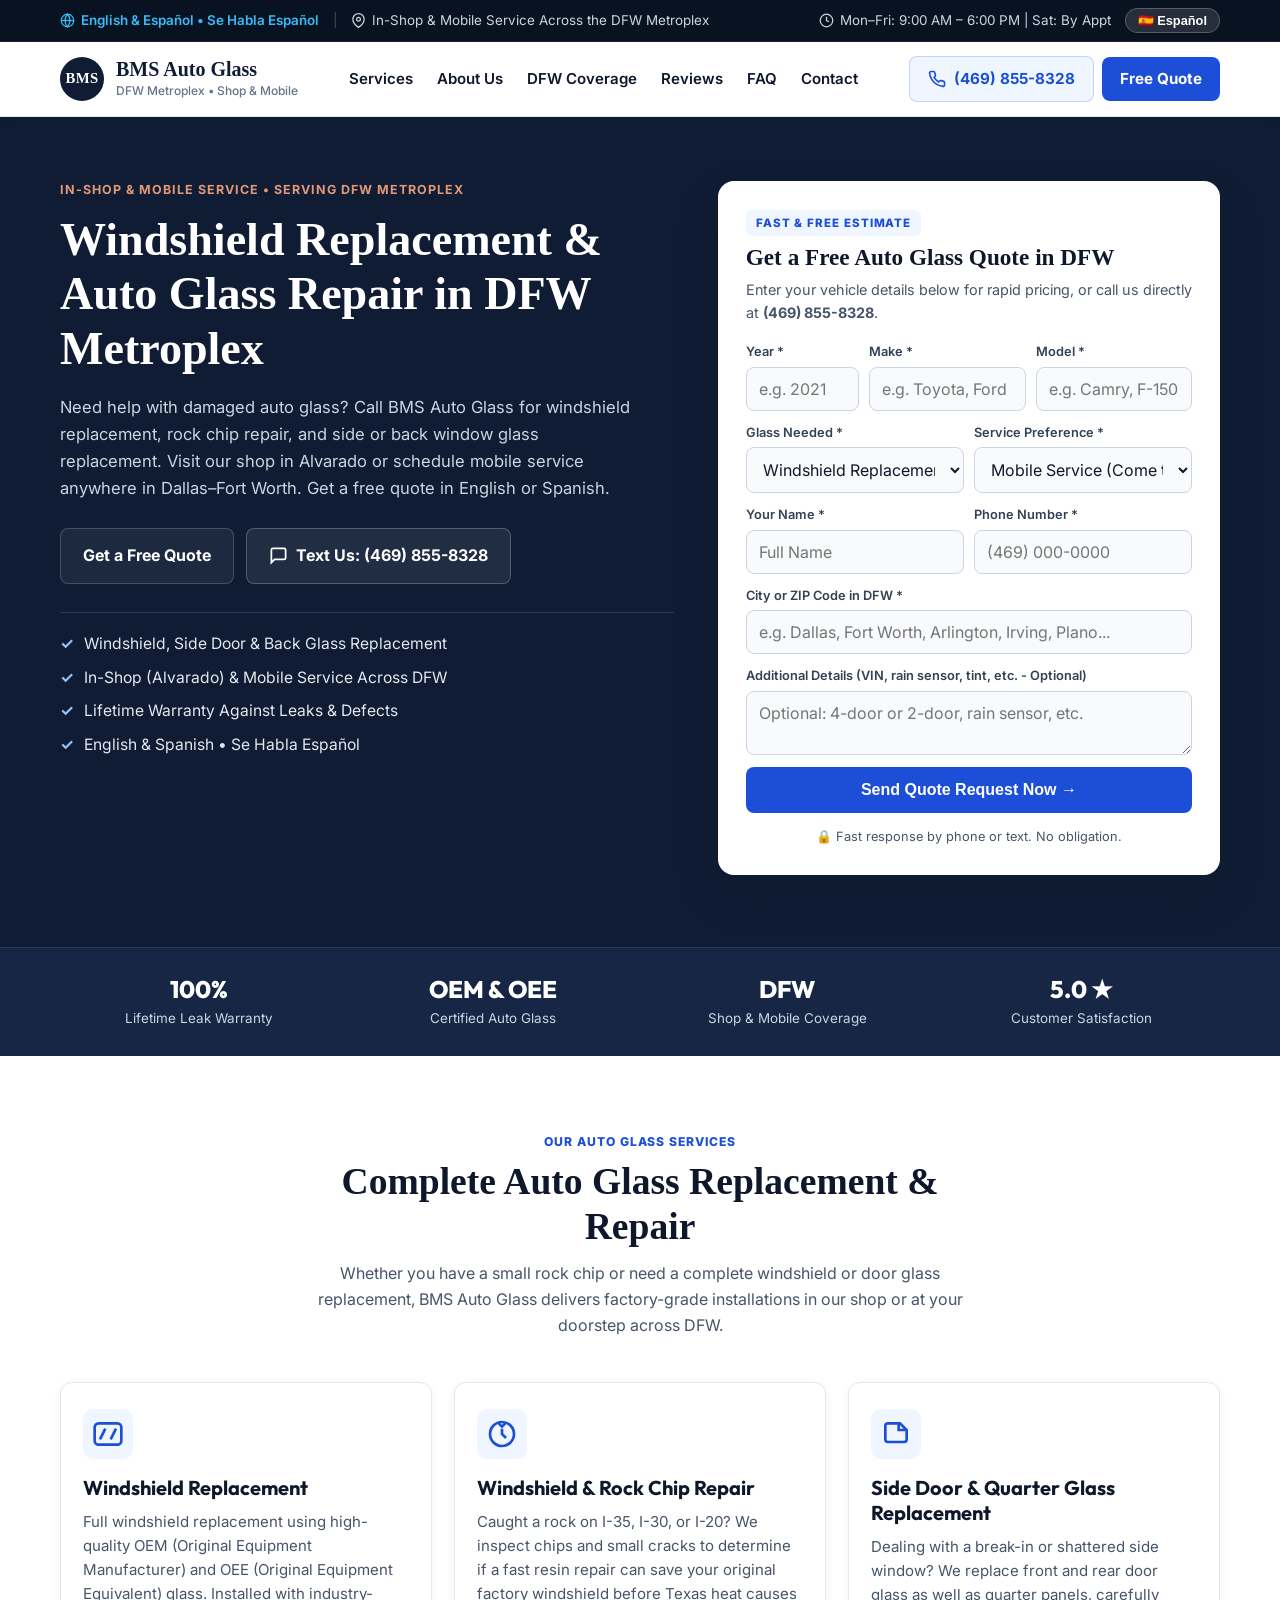
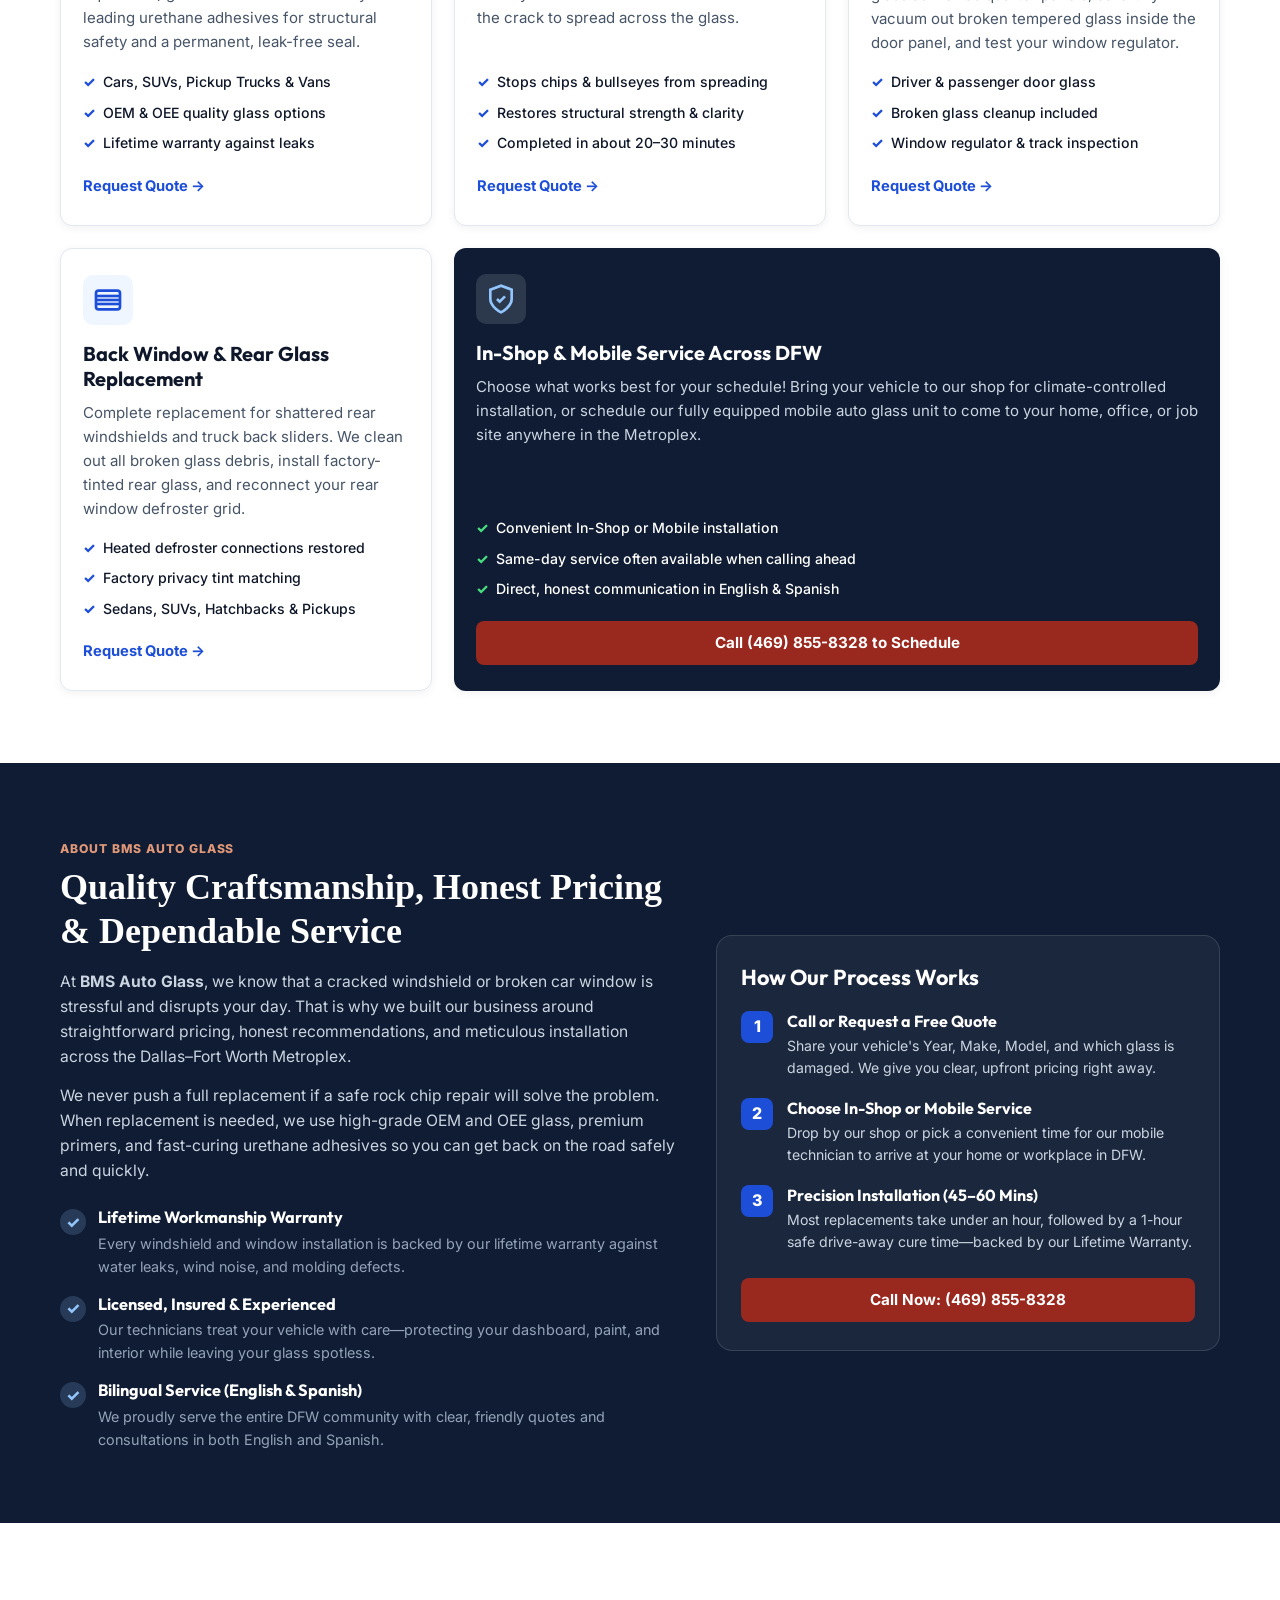
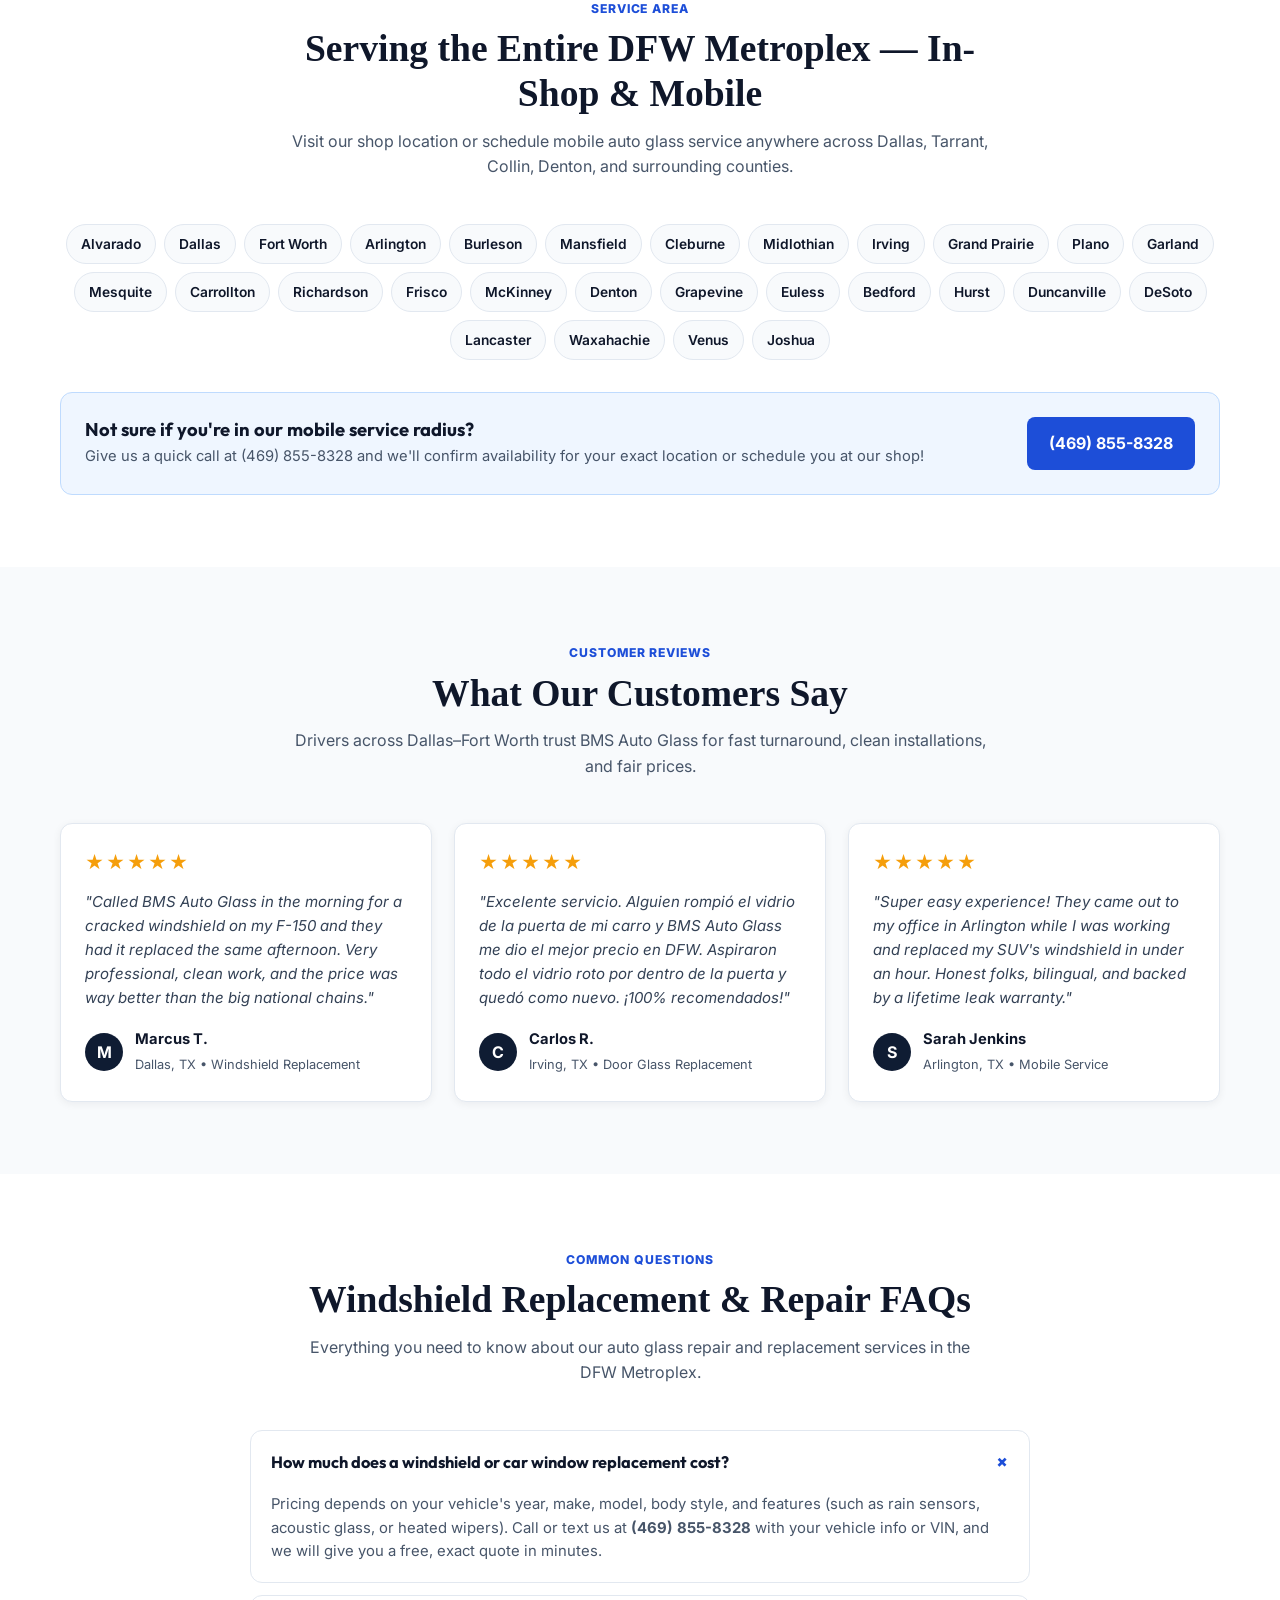
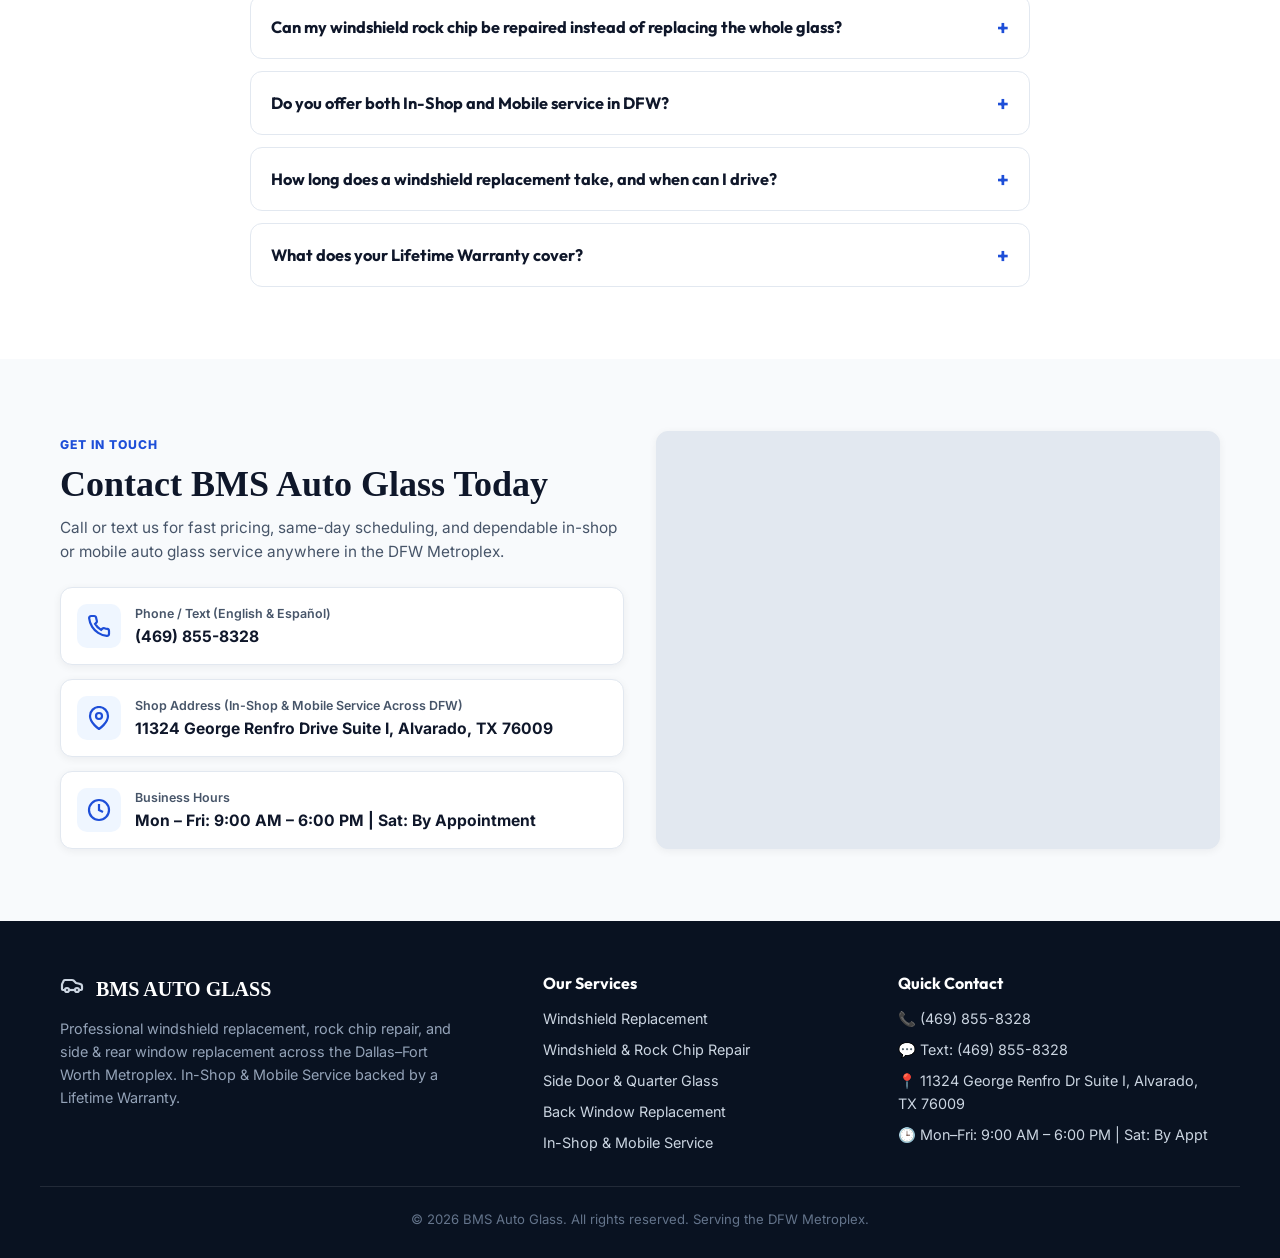
==== commit 180e63dd: "Optimize mobile iPhone layout, header, hero typography, and sticky call bar" ====
--- a/index.html
+++ b/index.html
@@ -71,16 +71,9 @@
   <header class="navbar" id="navbar">
     <div class="container navbar-inner">
       <a href="#" class="brand">
-        <div class="brand-icon">
-          <svg width="28" height="28" viewBox="0 0 24 24" fill="none" stroke="currentColor" stroke-width="2.2" stroke-linecap="round" stroke-linejoin="round">
-            <path d="M19 17h2c.6 0 1-.4 1-1v-3c0-.9-.7-1.7-1.5-1.9C18.7 10.6 16 10 16 10s-1.3-1.4-2.2-2.3c-.5-.4-1.1-.7-1.8-.7H5c-.6 0-1.1.4-1.4.9l-1.4 2.9A3.7 3.7 0 0 0 2 12v4c0 .6.4 1 1 1h2"/>
-            <circle cx="7" cy="17" r="2"/>
-            <path d="M9 17h6"/>
-            <circle cx="17" cy="17" r="2"/>
-          </svg>
-        </div>
+        <div class="brand-circle">BMS</div>
         <div class="brand-text">
-          <span class="brand-name">BMS <span>AUTO GLASS</span></span>
+          <span class="brand-name">BMS Auto Glass</span>
           <span class="brand-sub" data-i18n="brand_sub">DFW Metroplex • Shop &amp; Mobile</span>
         </div>
       </a>
@@ -95,11 +88,14 @@
       </nav>
 
       <div class="nav-actions">
-        <a href="tel:4698558328" class="btn btn-phone">
+        <button id="langToggleMobile" class="lang-btn-nav" type="button" aria-label="Switch Language">
+          🇪🇸 ES
+        </button>
+        <a href="tel:4698558328" class="btn btn-phone hide-mobile">
           <svg width="18" height="18" viewBox="0 0 24 24" fill="none" stroke="currentColor" stroke-width="2.2"><path d="M22 16.92v3a2 2 0 0 1-2.18 2 19.79 19.79 0 0 1-8.63-3.07 19.5 19.5 0 0 1-6-6 19.79 19.79 0 0 1-3.07-8.67A2 2 0 0 1 4.11 2h3a2 2 0 0 1 2 1.72 12.84 12.84 0 0 0 .7 2.81 2 2 0 0 1-.45 2.11L8.09 9.91a16 16 0 0 0 6 6l1.27-1.27a2 2 0 0 1 2.11-.45 12.84 12.84 0 0 0 2.81.7A2 2 0 0 1 22 16.92z"/></svg>
           <span>(469) 855-8328</span>
         </a>
-        <a href="#quote-form" class="btn btn-primary hide-sm" data-i18n="nav_quote">Free Quote</a>
+        <a href="#quote-form" class="btn btn-primary hide-mobile" data-i18n="nav_quote">Free Quote</a>
         <button class="mobile-menu-btn" id="mobileMenuBtn" aria-label="Toggle Menu">
           <span></span><span></span><span></span>
         </button>
@@ -112,58 +108,44 @@
     <div class="hero-overlay"></div>
     <div class="container hero-grid">
       <div class="hero-content">
-        <div class="hero-pill">
-          <span class="pulse-dot"></span>
-          <span data-i18n="hero_badge">DFW Metroplex's Trusted Auto Glass Specialists</span>
-        </div>
+        <p class="hero-eyebrow" data-i18n="hero_badge">
+          IN-SHOP &amp; MOBILE SERVICE • SERVING DFW METROPLEX
+        </p>
         <h1 data-i18n="hero_title">
-          Professional Windshield Replacement &amp; Auto Glass Repair in <span>DFW Metroplex</span>
+          Windshield Replacement &amp; Auto Glass Repair in <span>DFW Metroplex</span>
         </h1>
         <p class="hero-lead" data-i18n="hero_subtitle">
-          Broken windshield, rock chip, or shattered door glass? Visit our shop or let our mobile technicians come directly to your home or workplace anywhere in Dallas–Fort Worth. Quality OEM &amp; OEE glass backed by a Lifetime Warranty.
+          Need help with damaged auto glass? Call BMS Auto Glass for windshield replacement, rock chip repair, and side or back window glass replacement. Visit our shop in Alvarado or schedule mobile service anywhere in Dallas–Fort Worth. Get a free quote in English or Spanish.
         </p>
 
         <div class="hero-cta-group">
-          <a href="tel:4698558328" class="btn btn-accent btn-lg">
-            <svg width="20" height="20" viewBox="0 0 24 24" fill="none" stroke="currentColor" stroke-width="2.4"><path d="M22 16.92v3a2 2 0 0 1-2.18 2 19.79 19.79 0 0 1-8.63-3.07 19.5 19.5 0 0 1-6-6 19.79 19.79 0 0 1-3.07-8.67A2 2 0 0 1 4.11 2h3a2 2 0 0 1 2 1.72 12.84 12.84 0 0 0 .7 2.81 2 2 0 0 1-.45 2.11L8.09 9.91a16 16 0 0 0 6 6l1.27-1.27a2 2 0 0 1 2.11-.45 12.84 12.84 0 0 0 2.81.7A2 2 0 0 1 22 16.92z"/></svg>
-            <span data-i18n="hero_call_btn">Call (469) 855-8328</span>
+          <a href="#quote-form" class="btn btn-hero-quote btn-lg" data-i18n="nav_quote">
+            Get a Free Quote
           </a>
           <a href="sms:+14698558328?&body=Hi%20BMS%20Auto%20Glass,%20I%20would%20like%20a%20quote%20for%20my%20vehicle:" class="btn btn-outline-light btn-lg">
-            <svg width="20" height="20" viewBox="0 0 24 24" fill="none" stroke="currentColor" stroke-width="2.2"><path d="M21 15a2 2 0 0 1-2 2H7l-4 4V5a2 2 0 0 1 2-2h14a2 2 0 0 1 2 2z"/></svg>
-            <span data-i18n="hero_text_btn">Text Us for Fast Quote</span>
+            <svg width="19" height="19" viewBox="0 0 24 24" fill="none" stroke="currentColor" stroke-width="2.2"><path d="M21 15a2 2 0 0 1-2 2H7l-4 4V5a2 2 0 0 1 2-2h14a2 2 0 0 1 2 2z"/></svg>
+            <span data-i18n="hero_text_btn">Text Us: (469) 855-8328</span>
           </a>
         </div>
 
-        <div class="hero-trust-grid">
-          <div class="trust-item">
-            <div class="trust-icon">✓</div>
-            <div>
-              <strong data-i18n="trust_1_title">Lifetime Warranty</strong>
-              <span data-i18n="trust_1_desc">Against leaks &amp; workmanship defects</span>
-            </div>
-          </div>
-          <div class="trust-item">
-            <div class="trust-icon">✓</div>
-            <div>
-              <strong data-i18n="trust_2_title">In-Shop &amp; Mobile Service</strong>
-              <span data-i18n="trust_2_desc">Come to our shop or we come to you</span>
-            </div>
-          </div>
-          <div class="trust-item">
-            <div class="trust-icon">✓</div>
-            <div>
-              <strong data-i18n="trust_3_title">Same-Day Service</strong>
-              <span data-i18n="trust_3_desc">Call ahead for fast scheduling</span>
-            </div>
-          </div>
-          <div class="trust-item">
-            <div class="trust-icon">✓</div>
-            <div>
-              <strong data-i18n="trust_4_title">Se Habla Español</strong>
-              <span data-i18n="trust_4_desc">Bilingual quotes &amp; customer care</span>
-            </div>
-          </div>
-        </div>
+        <ul class="hero-checklist">
+          <li>
+            <span class="check-mark">✓</span>
+            <span data-i18n="trust_1_line">Windshield, Side Door &amp; Back Glass Replacement</span>
+          </li>
+          <li>
+            <span class="check-mark">✓</span>
+            <span data-i18n="trust_2_line">In-Shop (Alvarado) &amp; Mobile Service Across DFW</span>
+          </li>
+          <li>
+            <span class="check-mark">✓</span>
+            <span data-i18n="trust_3_line">Lifetime Warranty Against Leaks &amp; Defects</span>
+          </li>
+          <li>
+            <span class="check-mark">✓</span>
+            <span data-i18n="trust_4_line">English &amp; Spanish • Se Habla Español</span>
+          </li>
+        </ul>
       </div>
 
       <!-- Instant Quote Card -->
@@ -726,14 +708,11 @@
     </div>
   </footer>
 
-  <!-- Floating Mobile Call / Text Bottom Bar -->
+  <!-- Floating Mobile Call Bottom Bar -->
   <div class="mobile-sticky-bar">
     <a href="tel:4698558328" class="sticky-btn sticky-call">
       <svg width="18" height="18" viewBox="0 0 24 24" fill="none" stroke="currentColor" stroke-width="2.4"><path d="M22 16.92v3a2 2 0 0 1-2.18 2 19.79 19.79 0 0 1-8.63-3.07 19.5 19.5 0 0 1-6-6 19.79 19.79 0 0 1-3.07-8.67A2 2 0 0 1 4.11 2h3a2 2 0 0 1 2 1.72 12.84 12.84 0 0 0 .7 2.81 2 2 0 0 1-.45 2.11L8.09 9.91a16 16 0 0 0 6 6l1.27-1.27a2 2 0 0 1 2.11-.45 12.84 12.84 0 0 0 2.81.7A2 2 0 0 1 22 16.92z"/></svg>
-      <span>Call (469) 855-8328</span>
-    </a>
-    <a href="#quote-form" class="sticky-btn sticky-quote" data-i18n="sticky_quote_btn">
-      Get Free Quote
+      <span data-i18n="sticky_call_btn">Call Now: (469) 855-8328</span>
     </a>
   </div>
 
--- a/styles.css
+++ b/styles.css
@@ -1,20 +1,21 @@
 :root {
-  --bg-dark: #0b132b;
-  --bg-darker: #060b19;
+  --bg-dark: #0f1c33;
+  --bg-darker: #091221;
   --bg-light: #f8fafc;
   --bg-white: #ffffff;
   --primary: #1d4ed8;
   --primary-hover: #1e40af;
   --primary-light: #eff6ff;
-  --accent: #ef4444;
-  --accent-hover: #dc2626;
+  --accent: #99281e;
+  --accent-hover: #7f1d1d;
+  --eyebrow-warm: #e09878;
   --text-main: #0f172a;
   --text-muted: #475569;
-  --text-light: #e2e8f0;
+  --text-light: #cbd5e1;
   --border: #e2e8f0;
   --radius-sm: 8px;
   --radius-md: 12px;
-  --radius-lg: 18px;
+  --radius-lg: 16px;
   --shadow-sm: 0 2px 8px rgba(15, 23, 42, 0.06);
   --shadow-md: 0 10px 25px rgba(15, 23, 42, 0.08);
   --shadow-lg: 0 20px 45px rgba(15, 23, 42, 0.16);
@@ -26,7 +27,10 @@
   padding: 0;
 }
 
-html {
+html, body {
+  width: 100%;
+  max-width: 100%;
+  overflow-x: hidden;
   scroll-behavior: smooth;
 }
 
@@ -38,9 +42,14 @@
   -webkit-font-smoothing: antialiased;
 }
 
-h1, h2, h3, h4, .brand-name, .stat-number {
-  font-family: 'Outfit', sans-serif;
+h1, h2, .brand-name {
+  font-family: Georgia, 'Times New Roman', serif;
   line-height: 1.2;
+}
+
+h3, h4, .stat-number {
+  font-family: 'Outfit', -apple-system, BlinkMacSystemFont, sans-serif;
+  line-height: 1.25;
 }
 
 a {
@@ -51,16 +60,16 @@
 
 .container {
   width: 100%;
-  max-width: 1220px;
+  max-width: 1200px;
   margin: 0 auto;
   padding: 0 20px;
 }
 
-/* Top Bar */
+/* Top Bar (Desktop Only - hidden on mobile for a clean iPhone header) */
 .topbar {
   background-color: var(--bg-darker);
   color: #cbd5e1;
-  font-size: 0.85rem;
+  font-size: 0.84rem;
   padding: 8px 0;
   border-bottom: 1px solid rgba(255, 255, 255, 0.08);
 }
@@ -103,7 +112,6 @@
   font-size: 0.8rem;
   font-weight: 600;
   cursor: pointer;
-  transition: all 0.2s ease;
 }
 
 .lang-btn:hover {
@@ -116,8 +124,7 @@
   position: sticky;
   top: 0;
   z-index: 100;
-  background: rgba(255, 255, 255, 0.96);
-  backdrop-filter: blur(10px);
+  background: #ffffff;
   border-bottom: 1px solid var(--border);
   box-shadow: var(--shadow-sm);
 }
@@ -126,58 +133,65 @@
   display: flex;
   align-items: center;
   justify-content: space-between;
-  height: 78px;
-  gap: 16px;
+  height: 74px;
+  gap: 12px;
 }
 
 .brand {
   display: flex;
   align-items: center;
   gap: 12px;
-}
-
-.brand-icon {
-  width: 46px;
-  height: 46px;
-  border-radius: 12px;
-  background: linear-gradient(135deg, var(--primary) 0%, #0284c7 100%);
-  color: #fff;
+  min-width: 0;
+  flex-shrink: 1;
+}
+
+.brand-circle {
+  width: 44px;
+  height: 44px;
+  border-radius: 50%;
+  background: var(--bg-dark);
+  color: #ffffff;
+  font-family: Georgia, serif;
+  font-weight: 700;
+  font-size: 0.92rem;
+  letter-spacing: 0.03em;
   display: flex;
   align-items: center;
   justify-content: center;
-  box-shadow: 0 6px 16px rgba(29, 78, 216, 0.25);
+  flex-shrink: 0;
 }
 
 .brand-text {
   display: flex;
   flex-direction: column;
+  min-width: 0;
 }
 
 .brand-name {
-  font-size: 1.35rem;
-  font-weight: 800;
-  letter-spacing: -0.02em;
+  font-size: 1.25rem;
+  font-weight: 700;
   color: var(--bg-dark);
-}
-
-.brand-name span {
-  color: var(--primary);
+  white-space: nowrap;
+  overflow: hidden;
+  text-overflow: ellipsis;
 }
 
 .brand-sub {
+  font-family: 'Inter', sans-serif;
   font-size: 0.75rem;
+  font-weight: 500;
+  color: #64748b;
+  white-space: nowrap;
+  overflow: hidden;
+  text-overflow: ellipsis;
+}
+
+.nav-links {
+  display: flex;
+  align-items: center;
+  gap: 24px;
   font-weight: 600;
-  color: var(--text-muted);
-  text-transform: uppercase;
-  letter-spacing: 0.04em;
-}
-
-.nav-links {
-  display: flex;
-  align-items: center;
-  gap: 26px;
-  font-weight: 600;
-  font-size: 0.95rem;
+  font-size: 0.94rem;
   color: var(--text-main);
 }
 
@@ -188,7 +202,21 @@
 .nav-actions {
   display: flex;
   align-items: center;
-  gap: 10px;
+  gap: 8px;
+  flex-shrink: 0;
+}
+
+.lang-btn-nav {
+  display: none;
+  background: #f8fafc;
+  color: var(--text-main);
+  border: 1px solid var(--border);
+  padding: 7px 10px;
+  border-radius: 6px;
+  font-size: 0.78rem;
+  font-weight: 700;
+  cursor: pointer;
+  white-space: nowrap;
 }
 
 /* Buttons */
@@ -208,9 +236,9 @@
 }
 
 .btn-lg {
-  padding: 14px 24px;
-  font-size: 1.02rem;
-  border-radius: 10px;
+  padding: 14px 22px;
+  font-size: 1rem;
+  border-radius: 8px;
 }
 
 .btn-block {
@@ -220,29 +248,36 @@
 .btn-primary {
   background: var(--primary);
   color: #fff;
-  box-shadow: 0 6px 18px rgba(29, 78, 216, 0.25);
 }
 
 .btn-primary:hover {
   background: var(--primary-hover);
-  transform: translateY(-1px);
 }
 
 .btn-accent {
   background: var(--accent);
   color: #fff;
-  box-shadow: 0 8px 20px rgba(239, 68, 68, 0.3);
 }
 
 .btn-accent:hover {
   background: var(--accent-hover);
-  transform: translateY(-1px);
+}
+
+.btn-hero-quote {
+  background: rgba(255, 255, 255, 0.06);
+  color: #ffffff;
+  border: 1px solid rgba(255, 255, 255, 0.18);
+}
+
+.btn-hero-quote:hover {
+  background: rgba(255, 255, 255, 0.14);
 }
 
 .btn-phone {
   background: var(--primary-light);
   color: var(--primary);
   border: 1px solid rgba(29, 78, 216, 0.2);
+  white-space: nowrap;
 }
 
 .btn-phone:hover {
@@ -251,163 +286,131 @@
 }
 
 .btn-outline-light {
-  background: rgba(255, 255, 255, 0.1);
+  background: rgba(255, 255, 255, 0.08);
   color: #fff;
-  border: 1px solid rgba(255, 255, 255, 0.3);
+  border: 1px solid rgba(255, 255, 255, 0.22);
 }
 
 .btn-outline-light:hover {
-  background: rgba(255, 255, 255, 0.2);
+  background: rgba(255, 255, 255, 0.16);
 }
 
 .mobile-menu-btn {
   display: none;
   flex-direction: column;
-  gap: 5px;
-  background: none;
-  border: none;
+  justify-content: center;
+  align-items: center;
+  gap: 4px;
+  width: 40px;
+  height: 40px;
+  background: #ffffff;
+  border: 1px solid var(--border);
+  border-radius: 6px;
   cursor: pointer;
-  padding: 6px;
+  flex-shrink: 0;
 }
 
 .mobile-menu-btn span {
-  width: 24px;
-  height: 2.5px;
+  width: 18px;
+  height: 2px;
   background: var(--text-main);
   border-radius: 2px;
 }
 
-/* Hero Section */
+/* Hero Section - Styled like Yovany's Auto Glass */
 .hero {
   position: relative;
-  background: radial-gradient(circle at 15% 20%, #1e3a8a 0%, #0b132b 60%, #060b19 100%);
+  background: var(--bg-dark);
   color: #fff;
-  padding: 72px 0 84px;
-  overflow: hidden;
-}
-
-.hero-overlay {
-  position: absolute;
-  inset: 0;
-  background-image: linear-gradient(rgba(255, 255, 255, 0.03) 1px, transparent 1px),
-    linear-gradient(90deg, rgba(255, 255, 255, 0.03) 1px, transparent 1px);
-  background-size: 36px 36px;
-  pointer-events: none;
+  padding: 64px 0 72px;
 }
 
 .hero-grid {
   position: relative;
   z-index: 2;
   display: grid;
-  grid-template-columns: 1.15fr 0.85fr;
+  grid-template-columns: 1.1fr 0.9fr;
   gap: 44px;
-  align-items: center;
-}
-
-.hero-pill {
-  display: inline-flex;
-  align-items: center;
-  gap: 8px;
-  background: rgba(56, 189, 248, 0.14);
-  border: 1px solid rgba(56, 189, 248, 0.35);
-  color: #7dd3fc;
-  padding: 6px 14px;
-  border-radius: 999px;
-  font-size: 0.85rem;
-  font-weight: 600;
-  margin-bottom: 20px;
-}
-
-.pulse-dot {
-  width: 8px;
-  height: 8px;
-  background: #38bdf8;
-  border-radius: 50%;
-  box-shadow: 0 0 0 4px rgba(56, 189, 248, 0.25);
+  align-items: start;
+}
+
+.hero-eyebrow {
+  color: var(--eyebrow-warm);
+  font-size: 0.78rem;
+  font-weight: 700;
+  letter-spacing: 0.08em;
+  text-transform: uppercase;
+  line-height: 1.45;
+  margin-bottom: 14px;
 }
 
 .hero-content h1 {
-  font-size: clamp(2.2rem, 4vw, 3.35rem);
-  font-weight: 800;
-  margin-bottom: 20px;
-  letter-spacing: -0.02em;
+  font-size: clamp(2rem, 3.6vw, 3.1rem);
+  font-weight: 700;
+  color: #ffffff;
+  margin-bottom: 18px;
+  line-height: 1.18;
 }
 
 .hero-content h1 span {
-  color: #38bdf8;
+  color: #ffffff;
 }
 
 .hero-lead {
-  font-size: 1.12rem;
+  font-size: 1.04rem;
+  line-height: 1.62;
   color: #cbd5e1;
+  margin-bottom: 26px;
+  max-width: 580px;
+}
+
+.hero-cta-group {
+  display: flex;
+  flex-wrap: wrap;
+  gap: 12px;
   margin-bottom: 28px;
-  max-width: 600px;
-}
-
-.hero-cta-group {
-  display: flex;
-  flex-wrap: wrap;
-  gap: 14px;
-  margin-bottom: 36px;
-}
-
-.hero-trust-grid {
-  display: grid;
-  grid-template-columns: repeat(2, 1fr);
-  gap: 16px;
-  padding-top: 24px;
+}
+
+.hero-checklist {
+  list-style: none;
+  display: flex;
+  flex-direction: column;
+  gap: 12px;
+  padding-top: 20px;
   border-top: 1px solid rgba(255, 255, 255, 0.12);
 }
 
-.trust-item {
+.hero-checklist li {
   display: flex;
   align-items: flex-start;
   gap: 10px;
-}
-
-.trust-icon {
-  width: 24px;
-  height: 24px;
-  border-radius: 50%;
-  background: rgba(34, 197, 94, 0.2);
-  color: #4ade80;
-  display: flex;
-  align-items: center;
-  justify-content: center;
-  font-weight: 800;
-  font-size: 0.8rem;
+  font-size: 0.98rem;
+  color: #e2e8f0;
+  line-height: 1.4;
+}
+
+.check-mark {
+  color: #93c5fd;
+  font-weight: 700;
   flex-shrink: 0;
-  margin-top: 2px;
-}
-
-.trust-item strong {
-  display: block;
-  font-size: 0.95rem;
-  color: #fff;
-}
-
-.trust-item span {
-  font-size: 0.82rem;
-  color: #94a3b8;
 }
 
 /* Quote Card */
 .quote-card {
   background: #ffffff;
   color: var(--text-main);
-  padding: 32px;
+  padding: 28px;
   border-radius: var(--radius-lg);
   box-shadow: var(--shadow-lg);
-  border: 1px solid rgba(255, 255, 255, 0.2);
 }
 
 .quote-card-header {
-  margin-bottom: 20px;
+  margin-bottom: 18px;
 }
 
 .quote-tag {
   display: inline-block;
-  font-size: 0.74rem;
+  font-size: 0.72rem;
   font-weight: 800;
   letter-spacing: 0.08em;
   color: var(--primary);
@@ -418,7 +421,7 @@
 }
 
 .quote-card-header h2 {
-  font-size: 1.5rem;
+  font-size: 1.45rem;
   margin-bottom: 6px;
 }
 
@@ -430,7 +433,7 @@
 .quote-form {
   display: flex;
   flex-direction: column;
-  gap: 14px;
+  gap: 12px;
 }
 
 .form-row-3 {
@@ -448,7 +451,7 @@
 .form-group {
   display: flex;
   flex-direction: column;
-  gap: 5px;
+  gap: 4px;
 }
 
 .form-group label {
@@ -461,14 +464,13 @@
 .form-group select,
 .form-group textarea {
   width: 100%;
-  padding: 10px 12px;
+  padding: 11px 12px;
   border: 1px solid #cbd5e1;
   border-radius: 8px;
   font-family: inherit;
-  font-size: 0.92rem;
+  font-size: 16px; /* Prevents iOS Safari auto-zoom on focus */
   color: var(--text-main);
   background: #f8fafc;
-  transition: border-color 0.2s, box-shadow 0.2s;
 }
 
 .form-group input:focus,
@@ -477,7 +479,6 @@
   outline: none;
   border-color: var(--primary);
   background: #fff;
-  box-shadow: 0 0 0 3px rgba(29, 78, 216, 0.12);
 }
 
 .form-disclaimer {
@@ -489,15 +490,16 @@
 
 /* Stats Strip */
 .stats-strip {
-  background: var(--primary);
+  background: #162644;
   color: #fff;
-  padding: 28px 0;
+  padding: 26px 0;
+  border-top: 1px solid rgba(255, 255, 255, 0.08);
 }
 
 .stats-grid {
   display: grid;
   grid-template-columns: repeat(4, 1fr);
-  gap: 20px;
+  gap: 16px;
   text-align: center;
 }
 
@@ -508,19 +510,19 @@
 }
 
 .stat-number {
-  font-size: 1.8rem;
+  font-size: 1.5rem;
   font-weight: 800;
+  color: #ffffff;
 }
 
 .stat-label {
-  font-size: 0.9rem;
-  color: #dbeafe;
-  font-weight: 500;
+  font-size: 0.84rem;
+  color: #cbd5e1;
 }
 
 /* Sections */
 .section {
-  padding: 84px 0;
+  padding: 72px 0;
 }
 
 .section-alt {
@@ -534,91 +536,84 @@
 
 .section-header {
   text-align: center;
-  max-width: 720px;
-  margin: 0 auto 52px;
+  max-width: 700px;
+  margin: 0 auto 44px;
 }
 
 .section-eyebrow {
   display: inline-block;
-  font-size: 0.8rem;
+  font-size: 0.76rem;
   font-weight: 800;
-  letter-spacing: 0.1em;
+  letter-spacing: 0.08em;
   color: var(--primary);
   text-transform: uppercase;
-  margin-bottom: 10px;
+  margin-bottom: 8px;
 }
 
 .section-dark .section-eyebrow {
-  color: #38bdf8;
+  color: var(--eyebrow-warm);
 }
 
 .section-header h2 {
-  font-size: clamp(1.85rem, 3vw, 2.5rem);
-  margin-bottom: 14px;
+  font-size: clamp(1.65rem, 3vw, 2.35rem);
+  margin-bottom: 12px;
 }
 
 .section-header p {
   color: var(--text-muted);
-  font-size: 1.05rem;
+  font-size: 1rem;
 }
 
 /* Services Grid */
 .services-grid {
   display: grid;
   grid-template-columns: repeat(3, 1fr);
-  gap: 26px;
+  gap: 22px;
 }
 
 .service-card {
   background: #fff;
   border: 1px solid var(--border);
   border-radius: var(--radius-md);
-  padding: 32px 28px;
+  padding: 26px 22px;
   box-shadow: var(--shadow-sm);
   display: flex;
   flex-direction: column;
-  transition: transform 0.25s ease, box-shadow 0.25s ease;
-}
-
-.service-card:hover {
-  transform: translateY(-4px);
-  box-shadow: var(--shadow-md);
-  border-color: #bfdbfe;
 }
 
 .service-card-highlight {
   grid-column: span 2;
-  background: linear-gradient(135deg, #0f172a 0%, #1e3a8a 100%);
+  background: var(--bg-dark);
   color: #fff;
   border: none;
 }
 
 .service-icon {
-  width: 56px;
-  height: 56px;
-  border-radius: 12px;
+  width: 50px;
+  height: 50px;
+  border-radius: 10px;
   background: var(--primary-light);
   color: var(--primary);
   display: flex;
   align-items: center;
   justify-content: center;
-  margin-bottom: 20px;
+  margin-bottom: 16px;
 }
 
 .service-card-highlight .service-icon {
-  background: rgba(255, 255, 255, 0.15);
-  color: #38bdf8;
+  background: rgba(255, 255, 255, 0.12);
+  color: #93c5fd;
 }
 
 .service-card h3 {
-  font-size: 1.35rem;
-  margin-bottom: 12px;
+  font-size: 1.25rem;
+  margin-bottom: 10px;
 }
 
 .service-card p {
   color: var(--text-muted);
-  font-size: 0.96rem;
-  margin-bottom: 18px;
+  font-size: 0.94rem;
+  margin-bottom: 16px;
 }
 
 .service-card-highlight p {
@@ -627,7 +622,7 @@
 
 .service-list {
   list-style: none;
-  margin-bottom: 24px;
+  margin-bottom: 20px;
   margin-top: auto;
   display: flex;
   flex-direction: column;
@@ -635,10 +630,10 @@
 }
 
 .service-list li {
-  font-size: 0.9rem;
+  font-size: 0.88rem;
   font-weight: 500;
   display: flex;
-  align-items: center;
+  align-items: flex-start;
   gap: 8px;
 }
 
@@ -646,6 +641,7 @@
   content: "✓";
   color: var(--primary);
   font-weight: 800;
+  flex-shrink: 0;
 }
 
 .service-card-highlight .service-list li::before {
@@ -655,52 +651,47 @@
 .service-link {
   font-weight: 700;
   color: var(--primary);
-  font-size: 0.95rem;
-}
-
-.service-link:hover {
-  color: var(--primary-hover);
-  text-decoration: underline;
+  font-size: 0.92rem;
 }
 
 /* About Grid */
 .about-grid {
   display: grid;
-  grid-template-columns: 1.15fr 0.85fr;
-  gap: 48px;
+  grid-template-columns: 1.1fr 0.9fr;
+  gap: 40px;
   align-items: center;
 }
 
 .about-content h2 {
-  font-size: clamp(1.85rem, 3vw, 2.4rem);
-  margin-bottom: 18px;
+  font-size: clamp(1.65rem, 3vw, 2.25rem);
+  margin-bottom: 16px;
 }
 
 .about-content p {
   color: #cbd5e1;
-  margin-bottom: 16px;
-  font-size: 1.02rem;
+  margin-bottom: 14px;
+  font-size: 0.98rem;
 }
 
 .about-features {
-  margin-top: 28px;
-  display: flex;
-  flex-direction: column;
-  gap: 18px;
+  margin-top: 24px;
+  display: flex;
+  flex-direction: column;
+  gap: 16px;
 }
 
 .about-feature {
   display: flex;
-  gap: 14px;
+  gap: 12px;
   align-items: flex-start;
 }
 
 .feature-check {
-  width: 28px;
-  height: 28px;
+  width: 26px;
+  height: 26px;
   border-radius: 50%;
-  background: rgba(56, 189, 248, 0.2);
-  color: #38bdf8;
+  background: rgba(147, 197, 253, 0.18);
+  color: #93c5fd;
   display: flex;
   align-items: center;
   justify-content: center;
@@ -710,12 +701,12 @@
 }
 
 .about-feature h4 {
-  font-size: 1.08rem;
+  font-size: 1.02rem;
   margin-bottom: 4px;
 }
 
 .about-feature p {
-  font-size: 0.92rem;
+  font-size: 0.9rem;
   color: #94a3b8;
   margin-bottom: 0;
 }
@@ -724,31 +715,31 @@
   background: rgba(255, 255, 255, 0.05);
   border: 1px solid rgba(255, 255, 255, 0.12);
   border-radius: var(--radius-lg);
-  padding: 34px;
+  padding: 28px 24px;
 }
 
 .process-card h3 {
-  font-size: 1.45rem;
+  font-size: 1.35rem;
+  margin-bottom: 20px;
+}
+
+.process-steps {
+  display: flex;
+  flex-direction: column;
+  gap: 18px;
   margin-bottom: 24px;
 }
 
-.process-steps {
-  display: flex;
-  flex-direction: column;
-  gap: 22px;
-  margin-bottom: 28px;
-}
-
 .process-step {
   display: flex;
-  gap: 16px;
+  gap: 14px;
   align-items: flex-start;
 }
 
 .step-num {
-  width: 36px;
-  height: 36px;
-  border-radius: 10px;
+  width: 32px;
+  height: 32px;
+  border-radius: 8px;
   background: var(--primary);
   color: #fff;
   font-weight: 800;
@@ -759,12 +750,12 @@
 }
 
 .process-step h4 {
-  font-size: 1.05rem;
+  font-size: 1rem;
   margin-bottom: 4px;
 }
 
 .process-step p {
-  font-size: 0.9rem;
+  font-size: 0.88rem;
   color: #cbd5e1;
 }
 
@@ -773,61 +764,54 @@
   display: flex;
   flex-wrap: wrap;
   justify-content: center;
-  gap: 12px;
-  margin-bottom: 40px;
+  gap: 8px;
+  margin-bottom: 32px;
 }
 
 .city-pill {
   background: var(--bg-light);
   border: 1px solid var(--border);
-  padding: 10px 18px;
+  padding: 8px 14px;
   border-radius: 999px;
   font-weight: 600;
-  font-size: 0.92rem;
+  font-size: 0.86rem;
   color: var(--text-main);
-  transition: all 0.2s;
-}
-
-.city-pill:hover {
-  background: var(--primary-light);
-  border-color: var(--primary);
-  color: var(--primary);
 }
 
 .area-banner {
   background: var(--primary-light);
   border: 1px solid #bfdbfe;
   border-radius: var(--radius-md);
-  padding: 28px 34px;
+  padding: 24px;
   display: flex;
   align-items: center;
   justify-content: space-between;
-  gap: 20px;
+  gap: 16px;
   flex-wrap: wrap;
 }
 
 .area-banner h3 {
-  font-size: 1.25rem;
+  font-size: 1.15rem;
   margin-bottom: 4px;
 }
 
 .area-banner p {
   color: var(--text-muted);
-  font-size: 0.95rem;
+  font-size: 0.92rem;
 }
 
 /* Reviews */
 .reviews-grid {
   display: grid;
   grid-template-columns: repeat(3, 1fr);
-  gap: 26px;
+  gap: 22px;
 }
 
 .review-card {
   background: #fff;
   border: 1px solid var(--border);
   border-radius: var(--radius-md);
-  padding: 30px;
+  padding: 24px;
   box-shadow: var(--shadow-sm);
   display: flex;
   flex-direction: column;
@@ -835,16 +819,16 @@
 
 .review-stars {
   color: #f59e0b;
-  font-size: 1.2rem;
+  font-size: 1.15rem;
   letter-spacing: 2px;
-  margin-bottom: 14px;
+  margin-bottom: 12px;
 }
 
 .review-text {
-  font-size: 0.96rem;
+  font-size: 0.94rem;
   color: #334155;
   font-style: italic;
-  margin-bottom: 22px;
+  margin-bottom: 18px;
   flex-grow: 1;
 }
 
@@ -855,36 +839,37 @@
 }
 
 .author-avatar {
-  width: 42px;
-  height: 42px;
+  width: 38px;
+  height: 38px;
   border-radius: 50%;
-  background: var(--primary);
+  background: var(--bg-dark);
   color: #fff;
   display: flex;
   align-items: center;
   justify-content: center;
   font-weight: 700;
+  flex-shrink: 0;
 }
 
 .review-author strong {
   display: block;
-  font-size: 0.95rem;
+  font-size: 0.92rem;
 }
 
 .review-author span {
-  font-size: 0.82rem;
+  font-size: 0.8rem;
   color: var(--text-muted);
 }
 
 /* FAQ */
 .faq-container {
-  max-width: 860px;
+  max-width: 820px;
 }
 
 .faq-list {
   display: flex;
   flex-direction: column;
-  gap: 14px;
+  gap: 12px;
 }
 
 .faq-item {
@@ -898,22 +883,23 @@
   width: 100%;
   background: none;
   border: none;
-  padding: 20px 24px;
+  padding: 18px 20px;
   text-align: left;
   font-family: 'Outfit', sans-serif;
-  font-size: 1.1rem;
+  font-size: 1.02rem;
   font-weight: 700;
   color: var(--text-main);
   display: flex;
   justify-content: space-between;
   align-items: center;
-  gap: 16px;
+  gap: 12px;
   cursor: pointer;
 }
 
 .faq-icon {
-  font-size: 1.4rem;
+  font-size: 1.3rem;
   color: var(--primary);
+  flex-shrink: 0;
   transition: transform 0.2s;
 }
 
@@ -923,9 +909,9 @@
 
 .faq-answer {
   display: none;
-  padding: 0 24px 20px;
+  padding: 0 20px 18px;
   color: var(--text-muted);
-  font-size: 0.96rem;
+  font-size: 0.93rem;
 }
 
 .faq-item.active .faq-answer {
@@ -940,41 +926,42 @@
 .contact-grid {
   display: grid;
   grid-template-columns: 1fr 1fr;
-  gap: 40px;
+  gap: 32px;
   align-items: stretch;
 }
 
 .contact-info h2 {
-  font-size: clamp(1.85rem, 3vw, 2.4rem);
-  margin-bottom: 12px;
+  font-size: clamp(1.65rem, 3vw, 2.25rem);
+  margin-bottom: 10px;
 }
 
 .contact-info > p {
   color: var(--text-muted);
-  margin-bottom: 28px;
+  margin-bottom: 22px;
+  font-size: 0.96rem;
 }
 
 .contact-cards {
   display: flex;
   flex-direction: column;
-  gap: 16px;
+  gap: 14px;
 }
 
 .contact-card-item {
   background: #fff;
   border: 1px solid var(--border);
   border-radius: var(--radius-md);
-  padding: 20px;
-  display: flex;
-  align-items: center;
-  gap: 16px;
+  padding: 16px;
+  display: flex;
+  align-items: flex-start;
+  gap: 14px;
   box-shadow: var(--shadow-sm);
 }
 
 .contact-icon {
-  width: 48px;
-  height: 48px;
-  border-radius: 12px;
+  width: 44px;
+  height: 44px;
+  border-radius: 10px;
   background: var(--primary-light);
   color: var(--primary);
   display: flex;
@@ -985,14 +972,18 @@
 
 .contact-label {
   display: block;
-  font-size: 0.82rem;
+  font-size: 0.78rem;
   color: var(--text-muted);
   font-weight: 600;
+  margin-bottom: 2px;
 }
 
 .contact-value {
-  font-size: 1.1rem;
+  display: block;
+  font-size: 0.98rem;
   color: var(--text-main);
+  word-break: break-word;
+  line-height: 1.4;
 }
 
 .contact-map-wrapper {
@@ -1001,20 +992,21 @@
   border: 1px solid var(--border);
   box-shadow: var(--shadow-sm);
   background: #e2e8f0;
+  min-height: 320px;
 }
 
 /* Footer */
 .footer {
   background: var(--bg-darker);
   color: #cbd5e1;
-  padding: 64px 0 28px;
+  padding: 52px 0 28px;
 }
 
 .footer-grid {
   display: grid;
   grid-template-columns: 1.4fr 1fr 1fr;
-  gap: 40px;
-  padding-bottom: 40px;
+  gap: 32px;
+  padding-bottom: 32px;
   border-bottom: 1px solid rgba(255, 255, 255, 0.1);
 }
 
@@ -1023,24 +1015,24 @@
 }
 
 .footer-brand p {
-  margin-top: 14px;
-  font-size: 0.92rem;
+  margin-top: 12px;
+  font-size: 0.9rem;
   color: #94a3b8;
   max-width: 400px;
 }
 
 .footer-links h4 {
   color: #fff;
-  font-size: 1.05rem;
-  margin-bottom: 16px;
+  font-size: 1rem;
+  margin-bottom: 14px;
 }
 
 .footer-links ul {
   list-style: none;
   display: flex;
   flex-direction: column;
-  gap: 10px;
-  font-size: 0.92rem;
+  gap: 8px;
+  font-size: 0.9rem;
 }
 
 .footer-links a:hover {
@@ -1048,13 +1040,13 @@
 }
 
 .footer-bottom {
-  padding-top: 24px;
+  padding-top: 22px;
   text-align: center;
-  font-size: 0.85rem;
+  font-size: 0.82rem;
   color: #64748b;
 }
 
-/* Floating Mobile Sticky Bar */
+/* Floating Mobile Call Bottom Bar (Matches Yovany's Auto Glass iPhone Bar) */
 .mobile-sticky-bar {
   display: none;
   position: fixed;
@@ -1062,40 +1054,39 @@
   left: 0;
   right: 0;
   z-index: 999;
-  background: #fff;
-  padding: 10px 14px;
-  box-shadow: 0 -4px 20px rgba(0, 0, 0, 0.12);
+  background: #ffffff;
+  padding: 10px 16px;
+  border-top: 1px solid var(--border);
+  box-shadow: 0 -4px 16px rgba(0, 0, 0, 0.08);
+}
+
+.sticky-btn {
+  width: 100%;
+  display: flex;
+  align-items: center;
+  justify-content: center;
   gap: 10px;
-}
-
-.sticky-btn {
-  flex: 1;
-  display: flex;
-  align-items: center;
-  justify-content: center;
-  gap: 8px;
-  padding: 12px;
-  border-radius: 8px;
+  padding: 14px 18px;
+  border-radius: 6px;
   font-weight: 700;
-  font-size: 0.92rem;
+  font-size: 0.98rem;
+  white-space: nowrap;
 }
 
 .sticky-call {
   background: var(--accent);
-  color: #fff;
-}
-
-.sticky-quote {
-  background: var(--primary);
-  color: #fff;
-}
-
-/* Responsive Media Queries */
+  color: #ffffff;
+}
+
+/* ==========================================================================
+   RESPONSIVE MEDIA QUERIES — OPTIMIZED FOR IPHONE (375px – 430px) & TABLETS
+   ========================================================================== */
 @media (max-width: 992px) {
   .hero-grid,
   .about-grid,
   .contact-grid {
     grid-template-columns: 1fr;
+    gap: 32px;
   }
 
   .services-grid {
@@ -1116,29 +1107,64 @@
 
   .footer-grid {
     grid-template-columns: 1fr;
+    gap: 28px;
   }
 }
 
 @media (max-width: 768px) {
   body {
-    padding-bottom: 64px;
-  }
-
-  .topbar-location,
-  .topbar-divider,
-  .hide-sm {
-    display: none;
+    padding-bottom: 74px;
+  }
+
+  /* Hide topbar on iPhone so header looks clean like Yovany's Auto Glass */
+  .topbar,
+  .hide-mobile {
+    display: none !important;
+  }
+
+  .lang-btn-nav {
+    display: inline-flex;
+    align-items: center;
+  }
+
+  .container {
+    padding: 0 18px;
+  }
+
+  .navbar-inner {
+    height: 66px;
+    gap: 8px;
+  }
+
+  .brand {
+    gap: 10px;
+  }
+
+  .brand-circle {
+    width: 40px;
+    height: 40px;
+    font-size: 0.85rem;
+  }
+
+  .brand-name {
+    font-size: 1.12rem;
+  }
+
+  .brand-sub {
+    font-size: 0.72rem;
   }
 
   .nav-links {
     display: none;
     position: absolute;
-    top: 78px;
+    top: 66px;
     left: 0;
     right: 0;
-    background: #fff;
+    background: #ffffff;
     flex-direction: column;
-    padding: 20px;
+    align-items: flex-start;
+    padding: 18px 20px;
+    gap: 16px;
     border-bottom: 1px solid var(--border);
     box-shadow: var(--shadow-md);
   }
@@ -1151,10 +1177,62 @@
     display: flex;
   }
 
+  /* Clean, spacious Hero on iPhone */
+  .hero {
+    padding: 36px 0 44px;
+  }
+
+  .hero-eyebrow {
+    font-size: 0.74rem;
+    letter-spacing: 0.07em;
+    margin-bottom: 12px;
+  }
+
+  .hero-content h1 {
+    font-size: 1.95rem;
+    line-height: 1.18;
+    margin-bottom: 16px;
+  }
+
+  .hero-lead {
+    font-size: 0.96rem;
+    line-height: 1.58;
+    margin-bottom: 22px;
+  }
+
+  .hero-cta-group {
+    flex-direction: column;
+    gap: 10px;
+    margin-bottom: 24px;
+  }
+
+  .hero-cta-group .btn {
+    width: 100%;
+    padding: 13px 18px;
+    font-size: 0.96rem;
+  }
+
+  .hero-checklist {
+    gap: 10px;
+    padding-top: 16px;
+  }
+
+  .hero-checklist li {
+    font-size: 0.94rem;
+  }
+
+  /* Quote Form on iPhone */
+  .quote-card {
+    padding: 22px 18px;
+  }
+
+  .quote-card-header h2 {
+    font-size: 1.3rem;
+  }
+
   .services-grid,
   .form-row-3,
-  .form-row-2,
-  .hero-trust-grid {
+  .form-row-2 {
     grid-template-columns: 1fr;
   }
 
@@ -1162,7 +1240,35 @@
     grid-column: span 1;
   }
 
+  .section {
+    padding: 52px 0;
+  }
+
+  .section-header {
+    margin-bottom: 32px;
+  }
+
+  .section-header h2 {
+    font-size: 1.55rem;
+  }
+
+  .service-card,
+  .review-card,
+  .process-card {
+    padding: 22px 18px;
+  }
+
+  .area-banner {
+    padding: 20px 18px;
+    text-align: center;
+    justify-content: center;
+  }
+
+  .area-banner .btn {
+    width: 100%;
+  }
+
   .mobile-sticky-bar {
-    display: flex;
-  }
-}
+    display: block;
+  }
+}
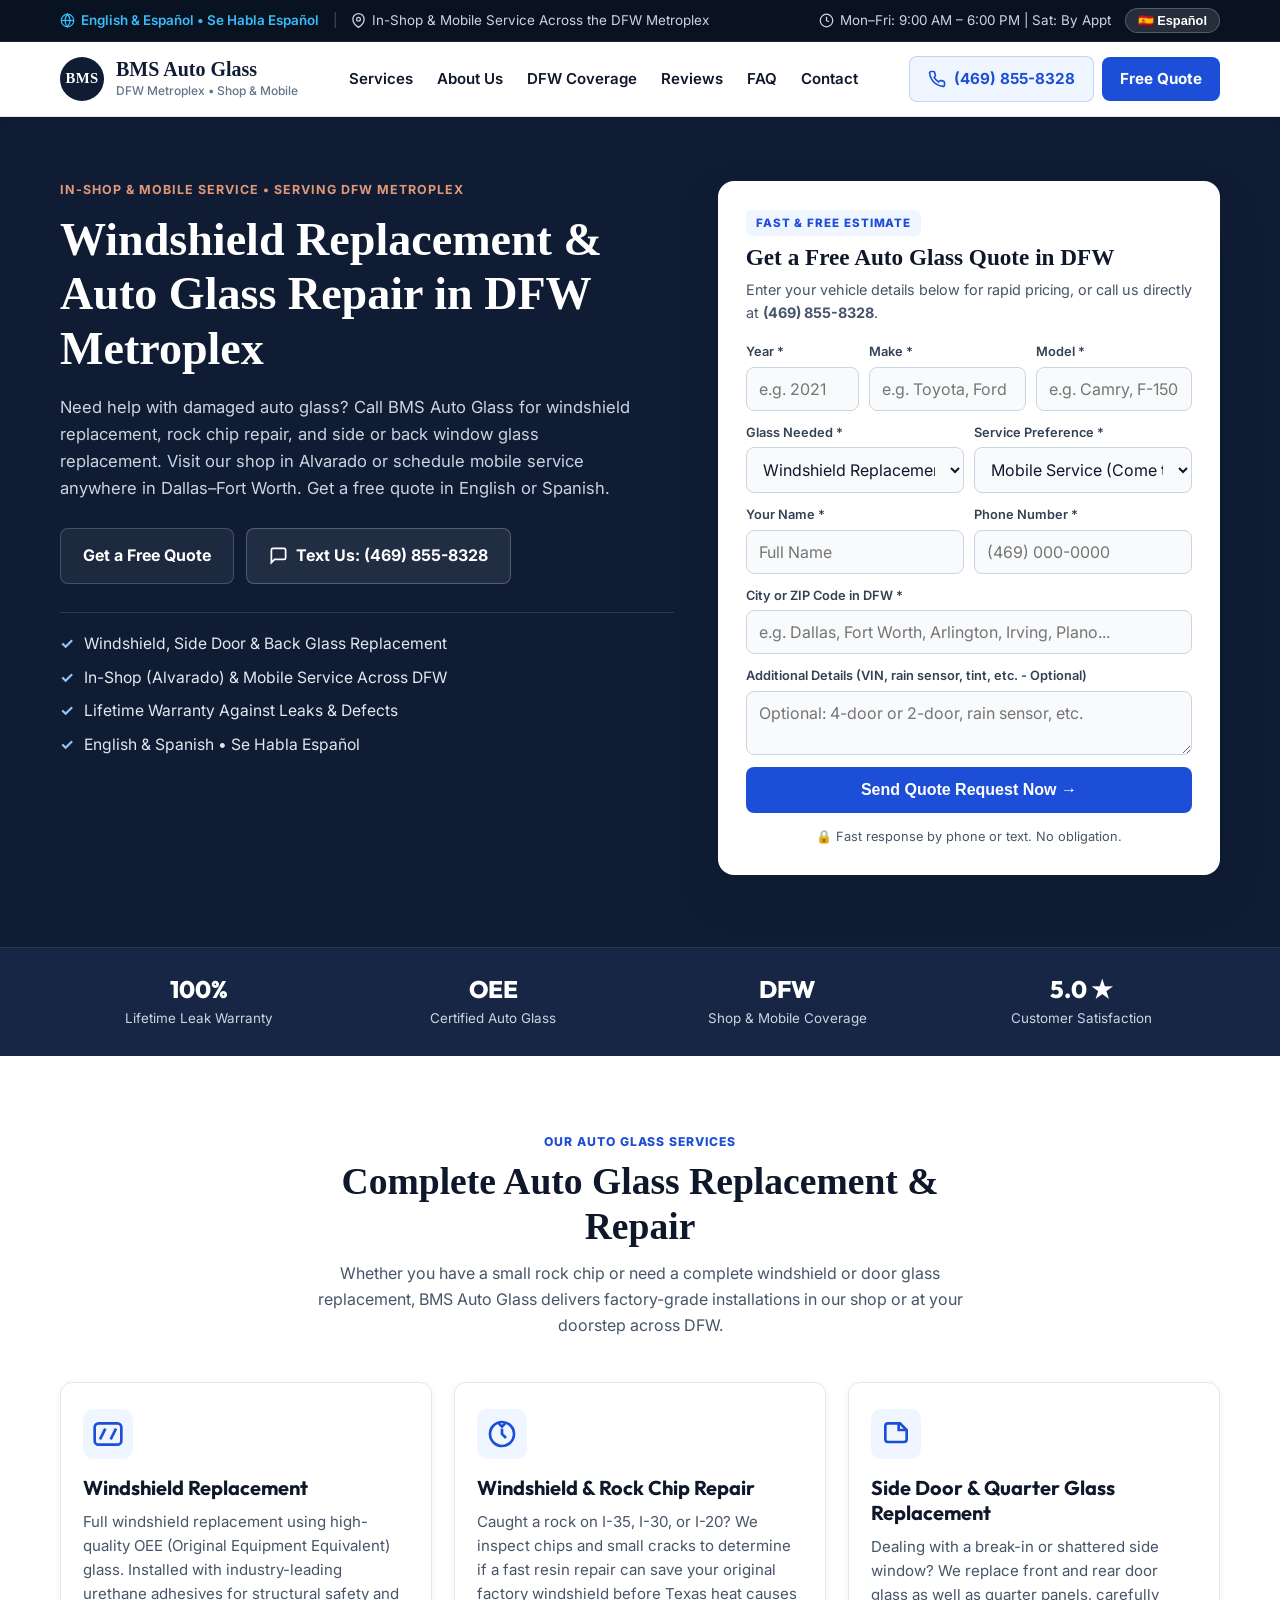
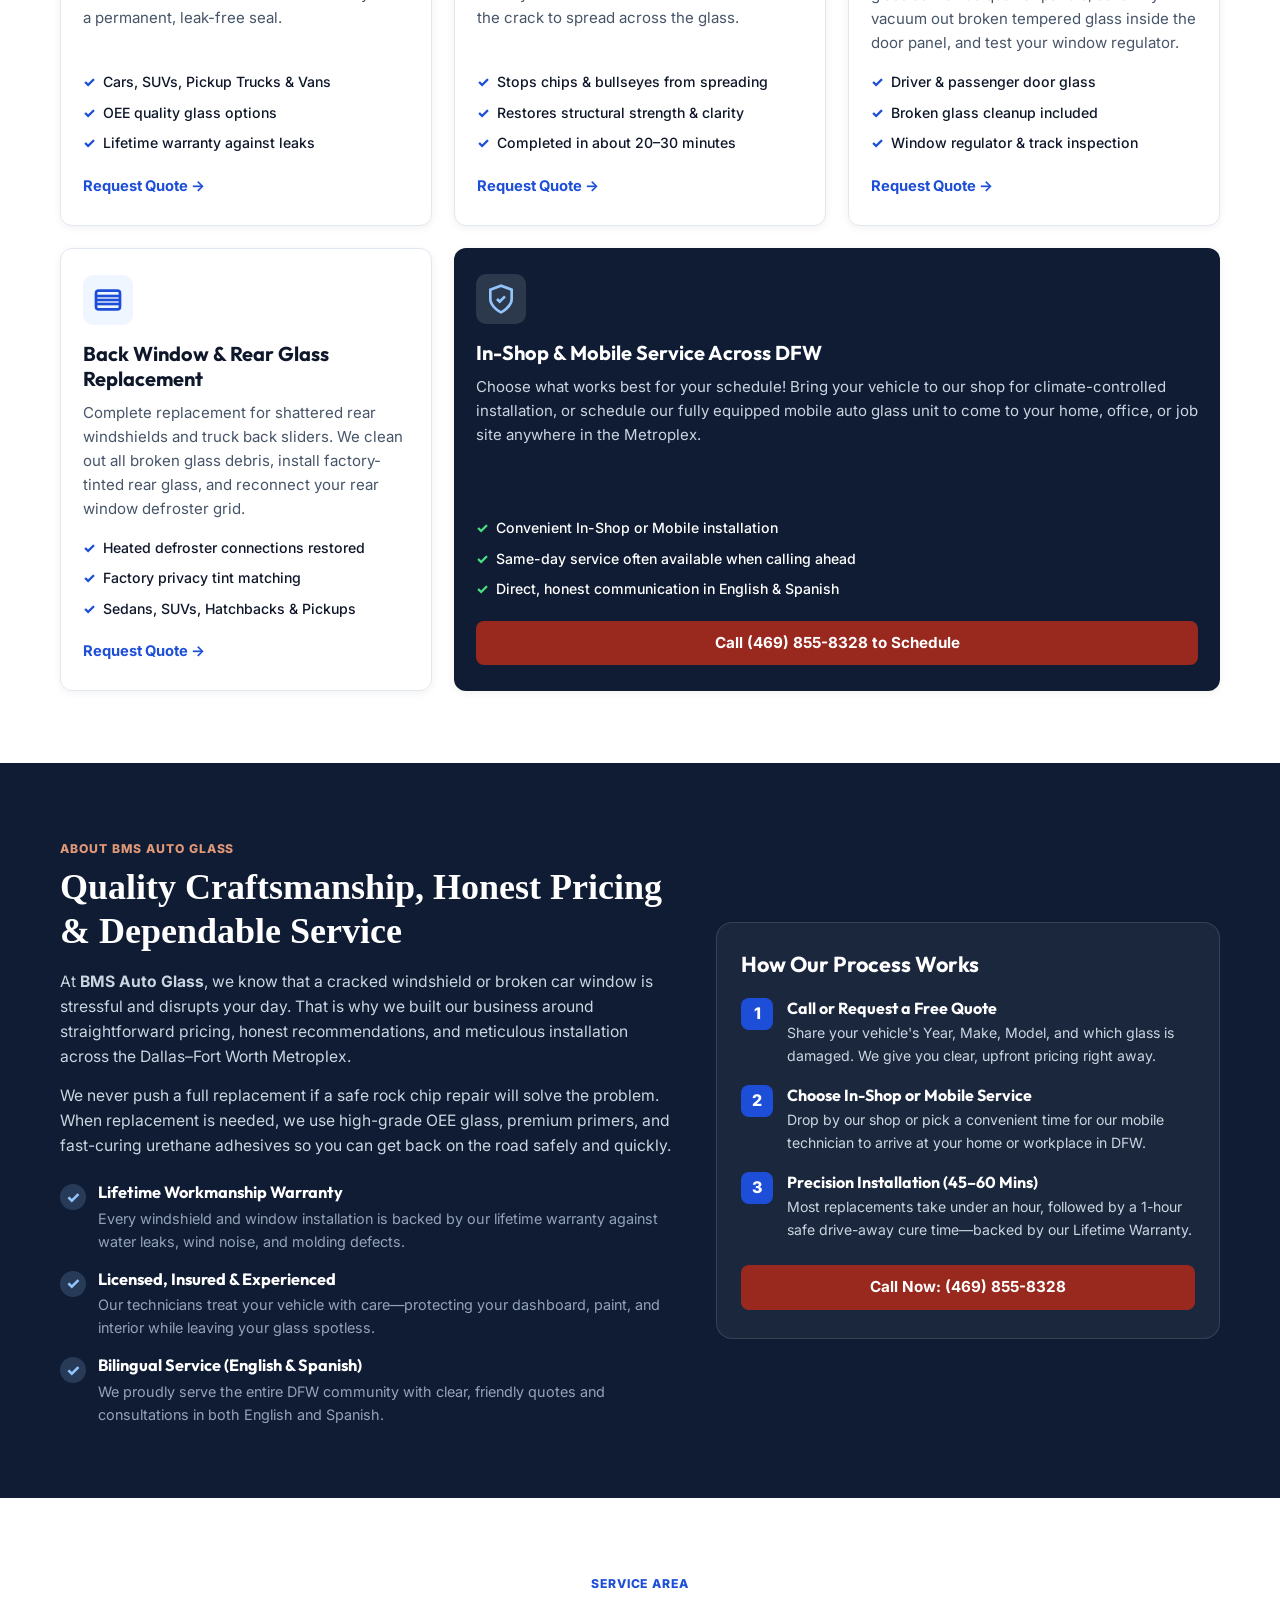
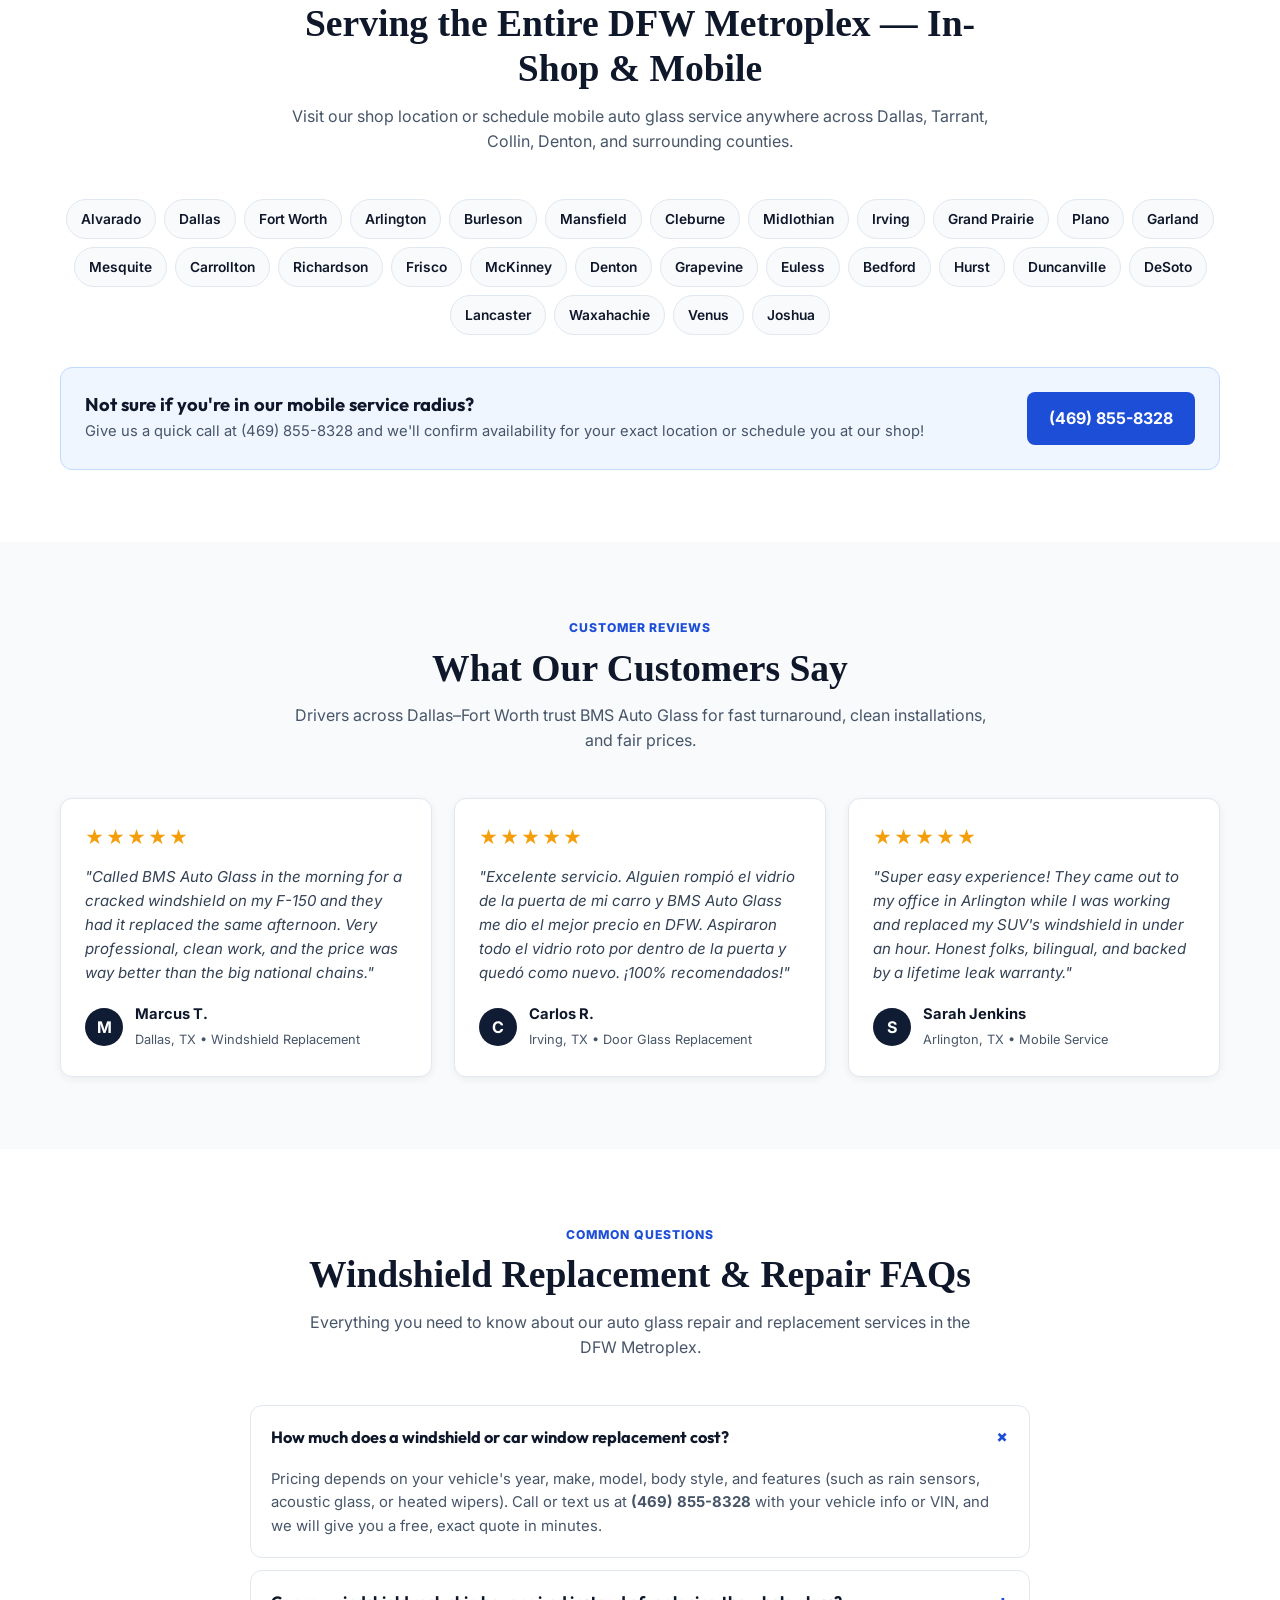
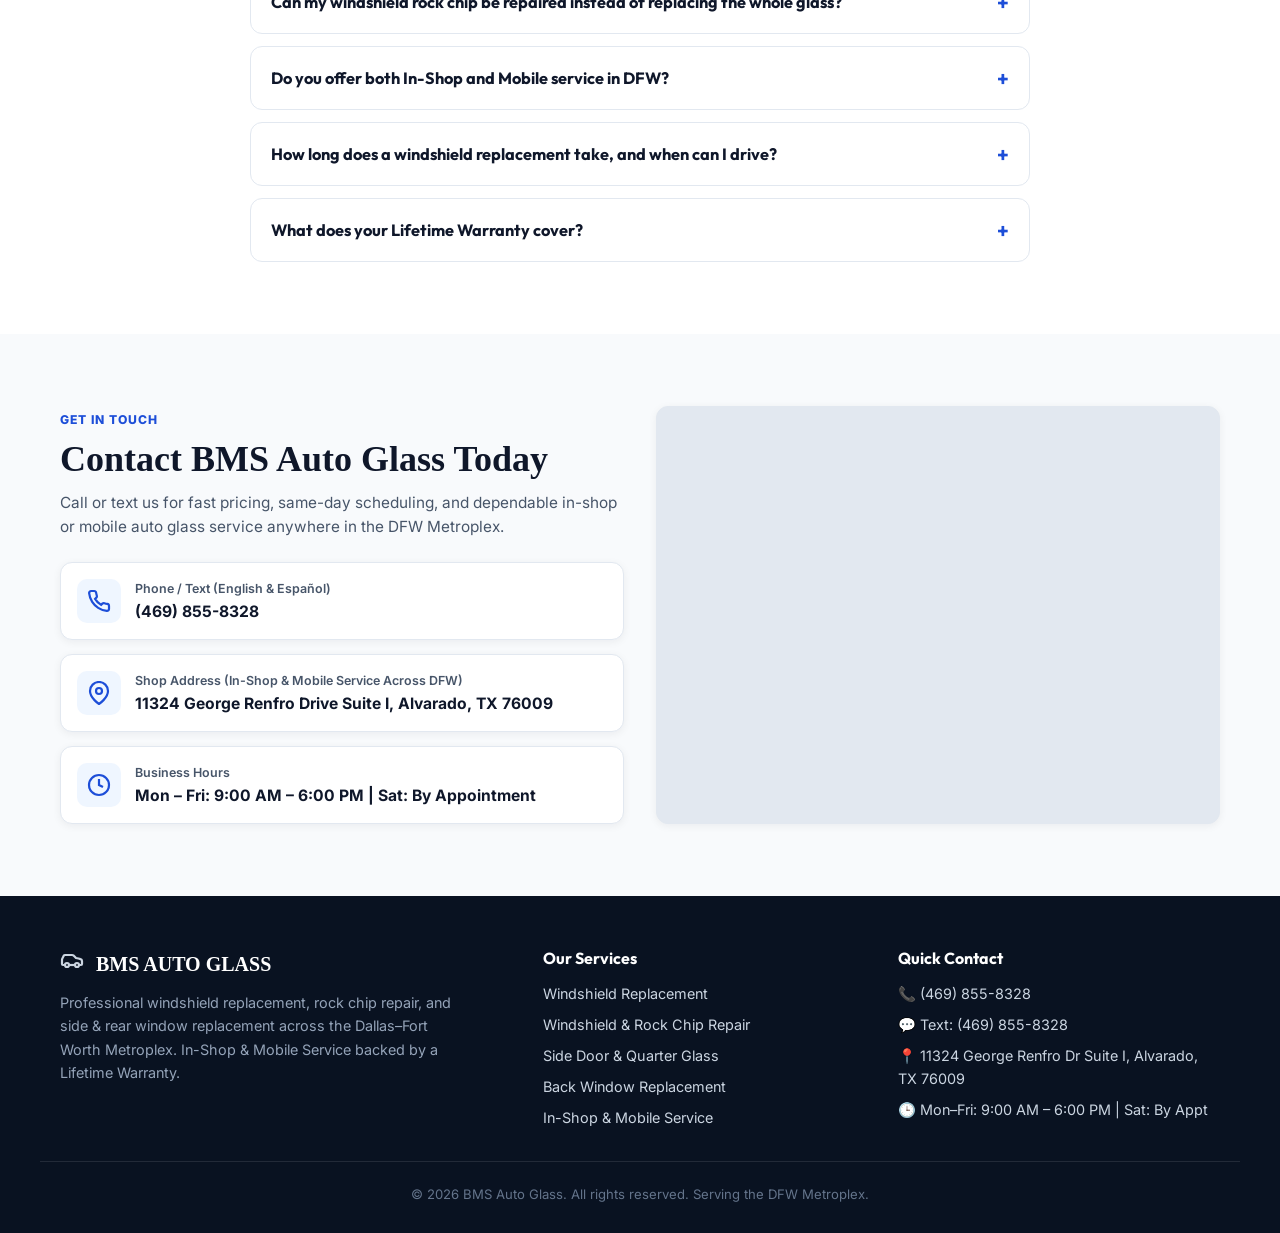
==== commit ee062aca: "Remove OEM references and enable quote notifications via SMS and email" ====
--- a/index.html
+++ b/index.html
@@ -234,7 +234,7 @@
         <span class="stat-label" data-i18n="stat_1">Lifetime Leak Warranty</span>
       </div>
       <div class="stat-box">
-        <span class="stat-number">OEM &amp; OEE</span>
+        <span class="stat-number">OEE</span>
         <span class="stat-label" data-i18n="stat_2">Certified Auto Glass</span>
       </div>
       <div class="stat-box">
@@ -267,11 +267,11 @@
           </div>
           <h3 data-i18n="srv_1_title">Windshield Replacement</h3>
           <p data-i18n="srv_1_desc">
-            Full windshield replacement using high-quality OEM (Original Equipment Manufacturer) and OEE (Original Equipment Equivalent) glass. Installed with industry-leading urethane adhesives for structural safety and a permanent, leak-free seal.
+            Full windshield replacement using high-quality OEE (Original Equipment Equivalent) glass. Installed with industry-leading urethane adhesives for structural safety and a permanent, leak-free seal.
           </p>
           <ul class="service-list">
             <li data-i18n="srv_1_b1">Cars, SUVs, Pickup Trucks &amp; Vans</li>
-            <li data-i18n="srv_1_b2">OEM &amp; OEE quality glass options</li>
+            <li data-i18n="srv_1_b2">OEE quality glass options</li>
             <li data-i18n="srv_1_b3">Lifetime warranty against leaks</li>
           </ul>
           <a href="#quote-form" class="service-link" data-i18n="srv_cta">Request Quote →</a>
@@ -358,7 +358,7 @@
           At <strong>BMS Auto Glass</strong>, we know that a cracked windshield or broken car window is stressful and disrupts your day. That is why we built our business around straightforward pricing, honest recommendations, and meticulous installation across the Dallas–Fort Worth Metroplex.
         </p>
         <p data-i18n="about_p2">
-          We never push a full replacement if a safe rock chip repair will solve the problem. When replacement is needed, we use high-grade OEM and OEE glass, premium primers, and fast-curing urethane adhesives so you can get back on the road safely and quickly.
+          We never push a full replacement if a safe rock chip repair will solve the problem. When replacement is needed, we use high-grade OEE glass, premium primers, and fast-curing urethane adhesives so you can get back on the road safely and quickly.
         </p>
 
         <div class="about-features">
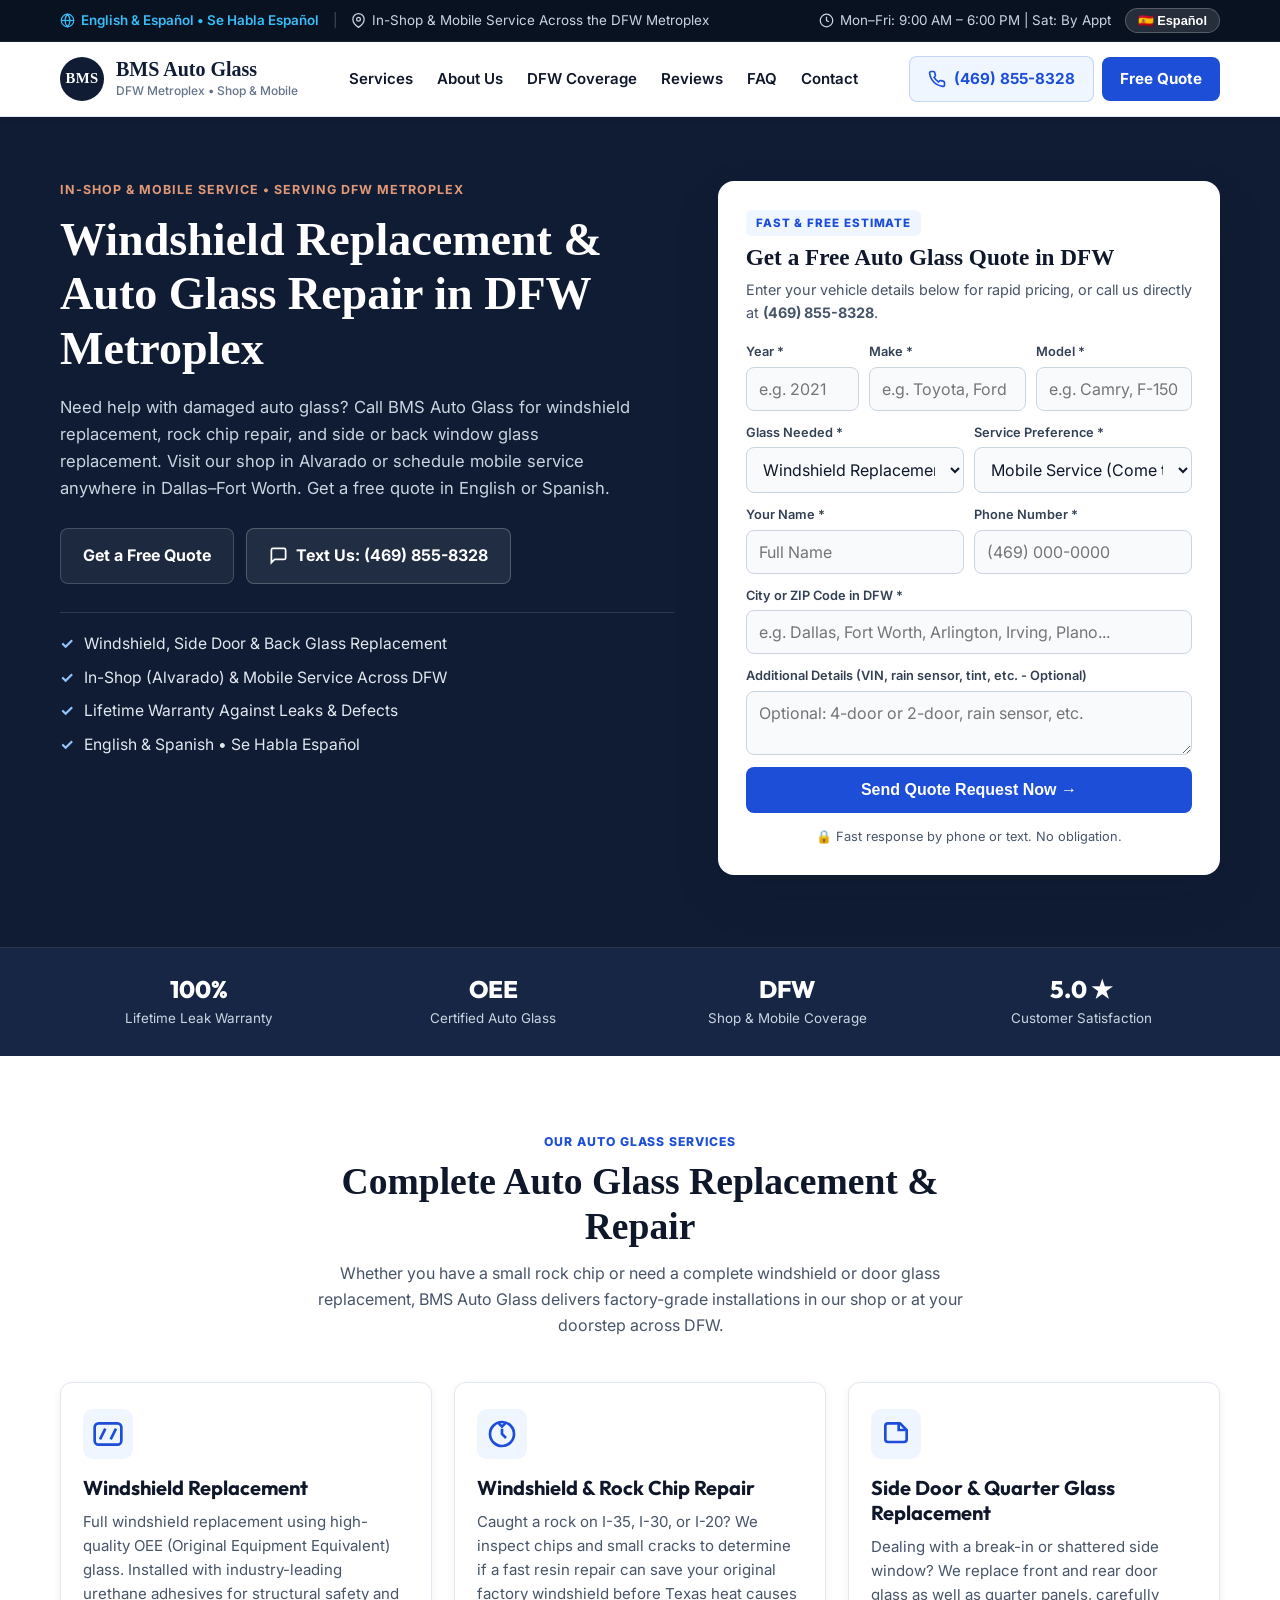
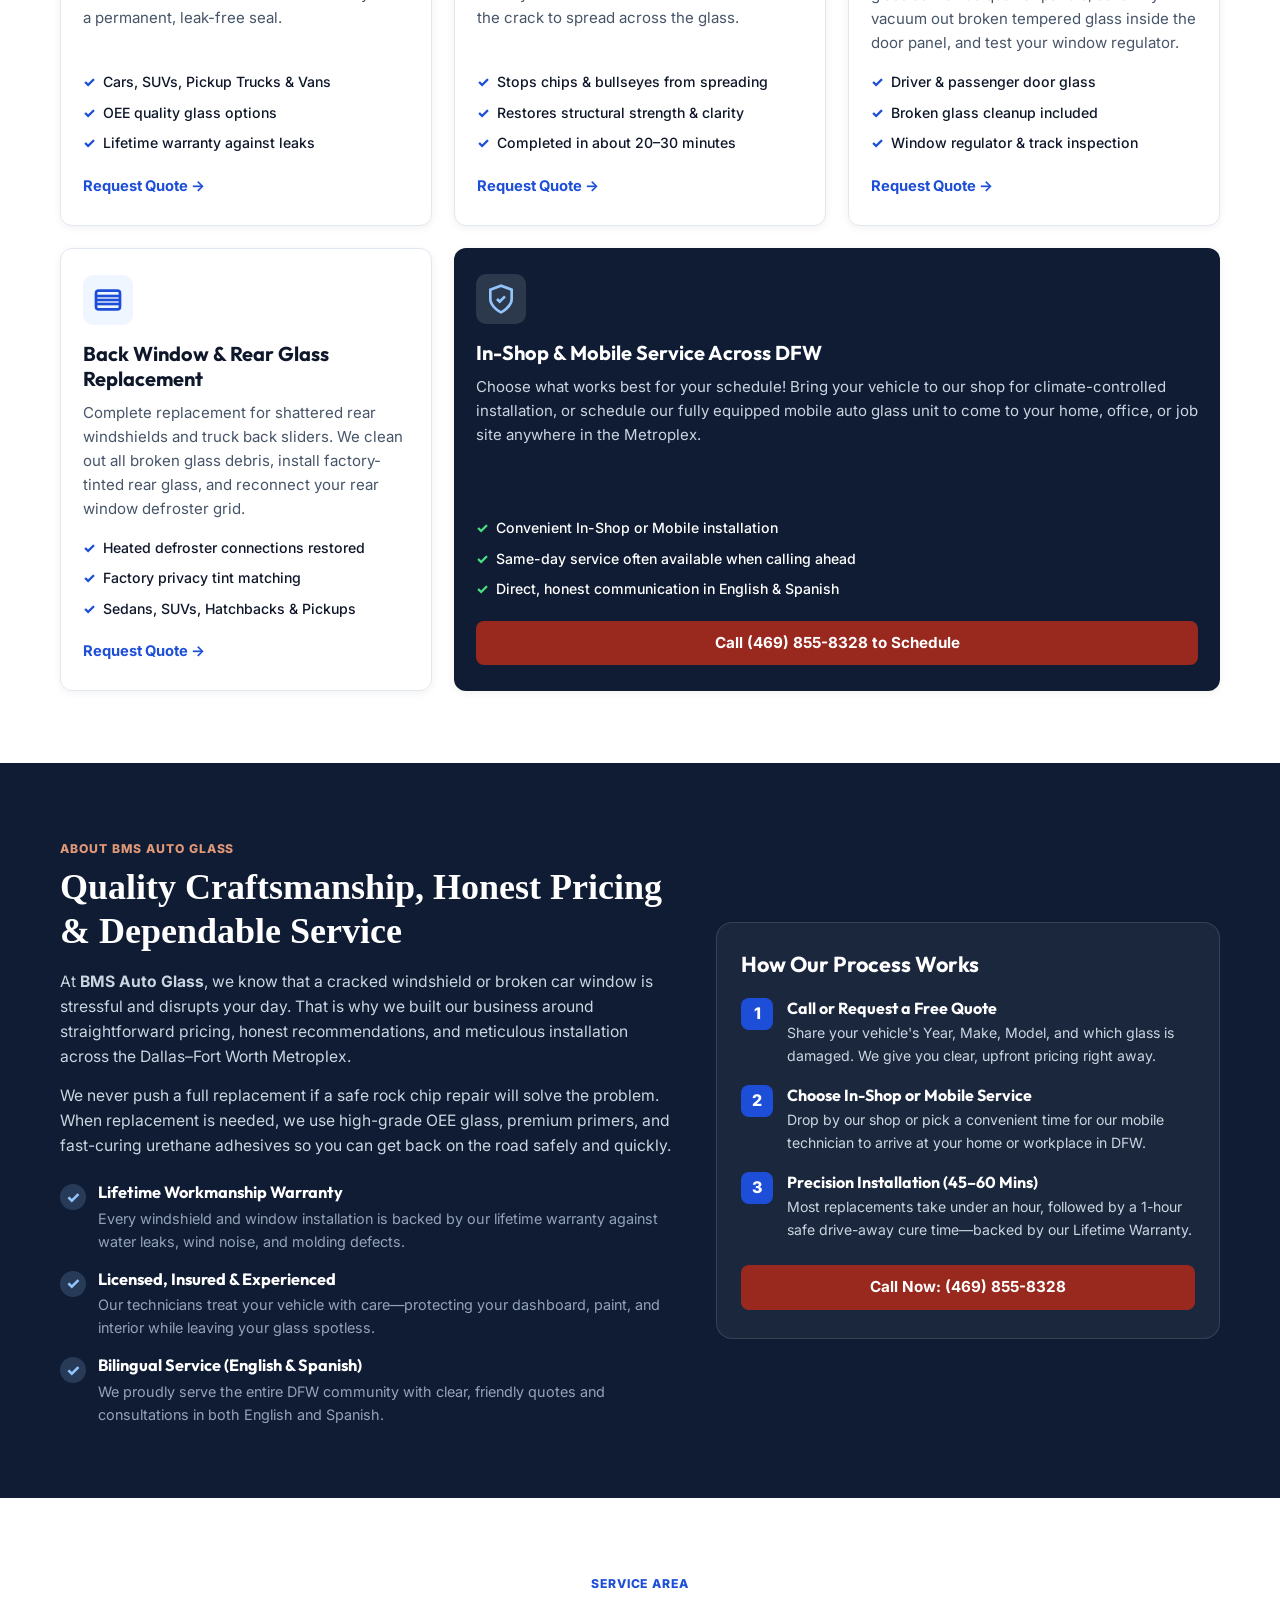
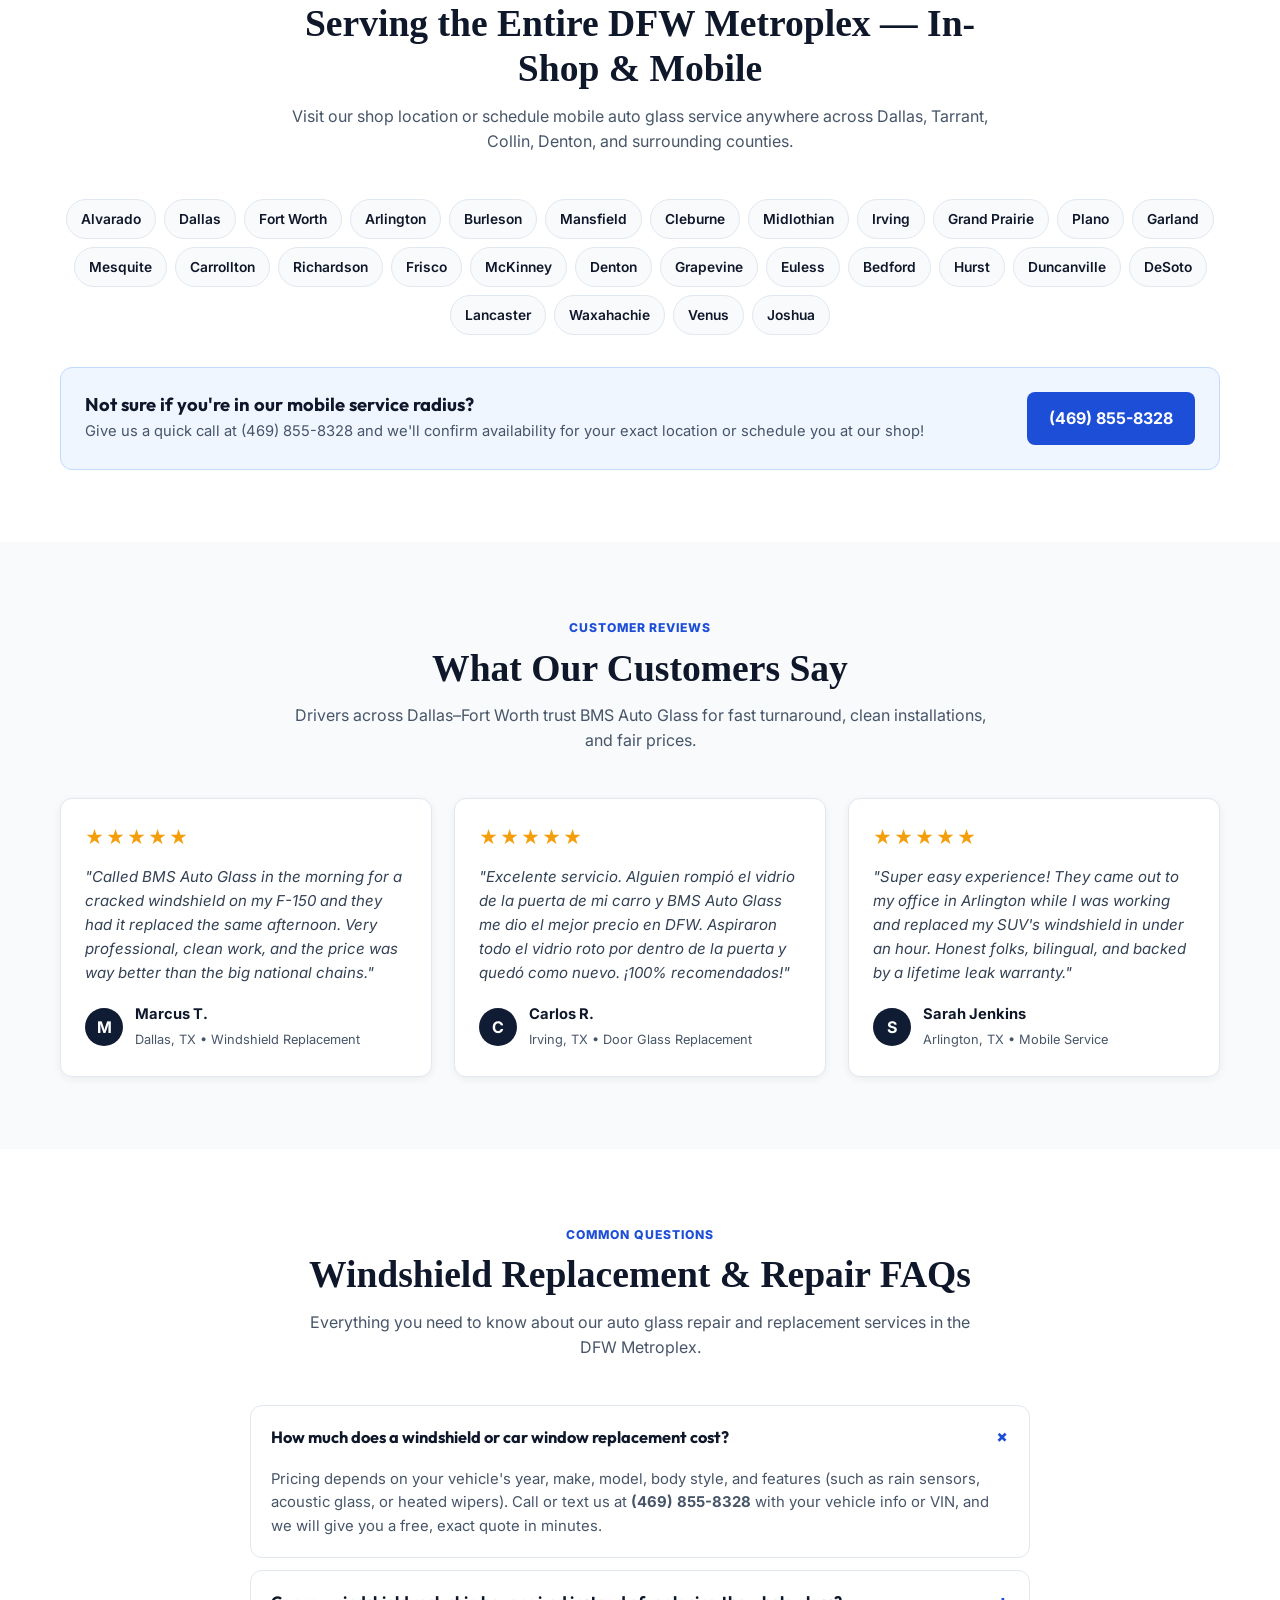
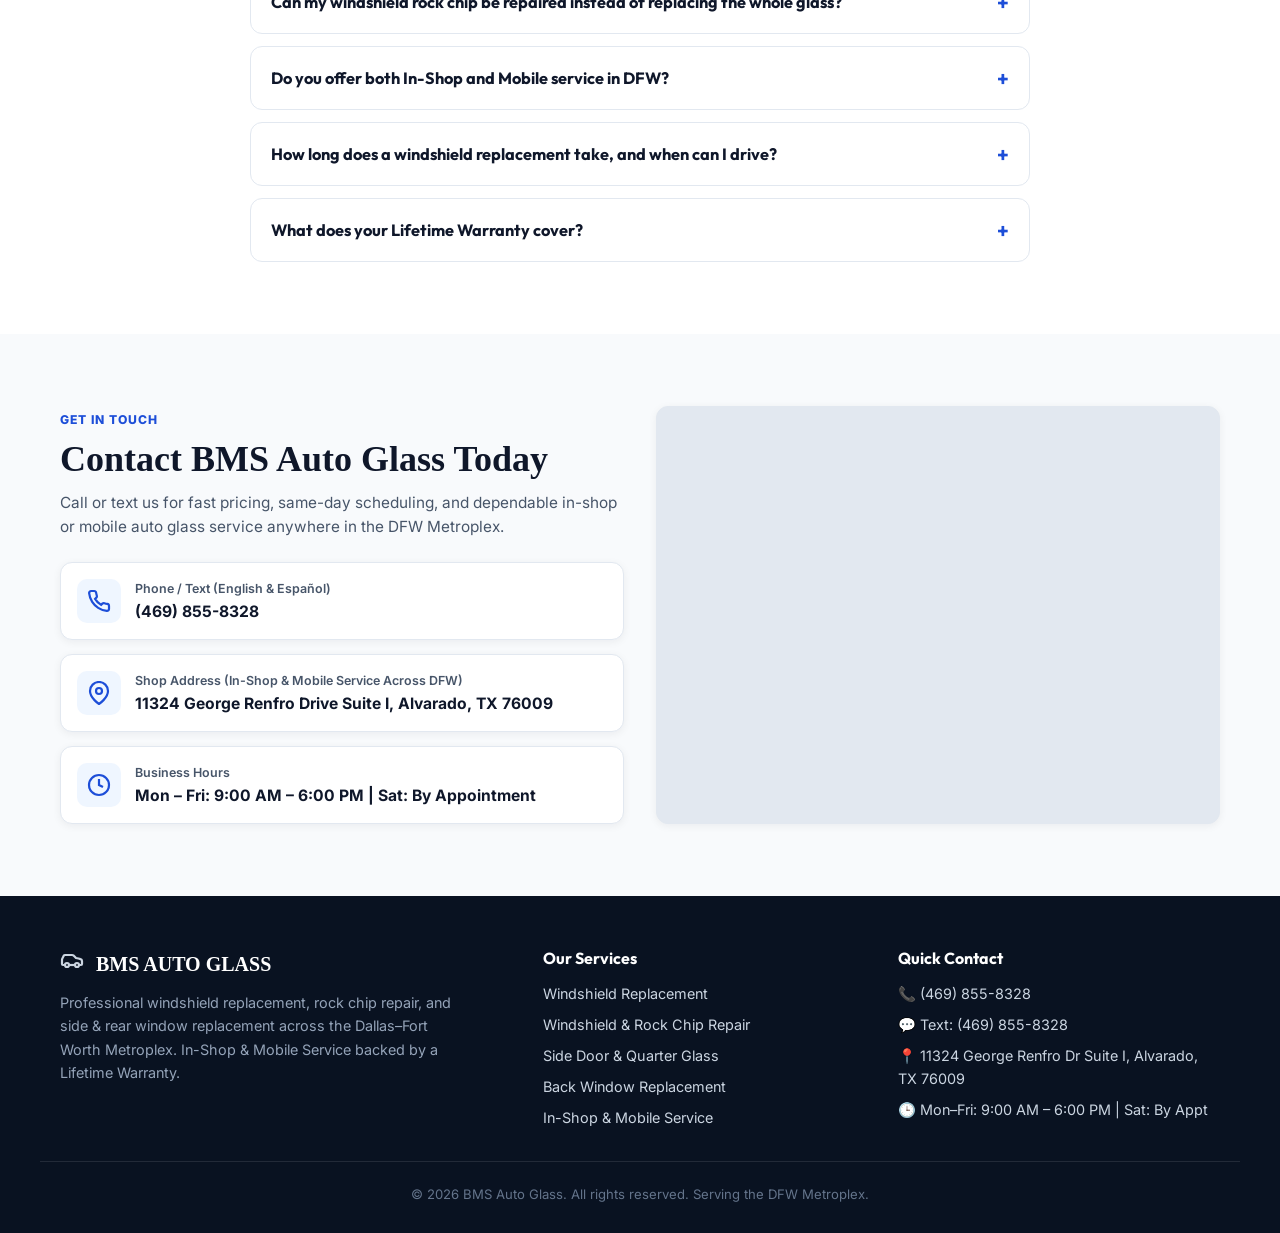
==== commit ae072b19: "Keep header fixed during navigation and add Auto Glass Home Screen icons" ====
--- a/index.html
+++ b/index.html
@@ -6,6 +6,17 @@
   <title>BMS Auto Glass | Windshield Replacement & Auto Glass Repair in DFW Metroplex</title>
   <meta name="description" content="BMS Auto Glass provides fast, reliable windshield replacement, rock chip repair, and side/back auto glass replacement across the DFW Metroplex. In-Shop & Mobile Service available. Call (469) 855-8328 for a free quote! Se Habla Español." />
   <meta name="keywords" content="BMS Auto Glass, auto glass DFW, windshield replacement Dallas Fort Worth, rock chip repair DFW, car window replacement Metroplex, mobile auto glass DFW, cambio de parabrisas Dallas" />
+  <meta name="theme-color" content="#0f1c33" />
+  <meta name="apple-mobile-web-app-capable" content="yes" />
+  <meta name="apple-mobile-web-app-status-bar-style" content="default" />
+  <meta name="apple-mobile-web-app-title" content="BMS Auto Glass" />
+  <meta name="application-name" content="BMS Auto Glass" />
+  <link rel="apple-touch-icon" sizes="180x180" href="apple-touch-icon.png" />
+  <link rel="apple-touch-icon-precomposed" sizes="180x180" href="apple-touch-icon-precomposed.png" />
+  <link rel="icon" type="image/png" sizes="32x32" href="favicon-32x32.png" />
+  <link rel="icon" type="image/png" sizes="16x16" href="favicon-16x16.png" />
+  <link rel="shortcut icon" href="favicon.ico" />
+  <link rel="manifest" href="site.webmanifest" />
   <link rel="preconnect" href="https://fonts.googleapis.com">
   <link rel="preconnect" href="https://fonts.gstatic.com" crossorigin>
   <link href="https://fonts.googleapis.com/css2?family=Inter:wght@400;500;600;700&family=Outfit:wght@600;700;800&display=swap" rel="stylesheet">
--- a/styles.css
+++ b/styles.css
@@ -27,14 +27,16 @@
   padding: 0;
 }
 
-html, body {
+html {
+  width: 100%;
+  scroll-behavior: smooth;
+  scroll-padding-top: 82px;
+}
+
+body {
   width: 100%;
   max-width: 100%;
-  overflow-x: hidden;
-  scroll-behavior: smooth;
-}
-
-body {
+  overflow-x: clip;
   font-family: 'Inter', -apple-system, BlinkMacSystemFont, sans-serif;
   color: var(--text-main);
   background-color: var(--bg-white);
@@ -123,10 +125,23 @@
 .navbar {
   position: sticky;
   top: 0;
-  z-index: 100;
+  left: 0;
+  right: 0;
+  width: 100%;
+  z-index: 1000;
   background: #ffffff;
   border-bottom: 1px solid var(--border);
   box-shadow: var(--shadow-sm);
+  -webkit-transform: translateZ(0);
+  transform: translateZ(0);
+}
+
+.navbar.is-fixed {
+  position: fixed;
+  top: 0;
+  left: 0;
+  right: 0;
+  width: 100%;
 }
 
 .navbar-inner {
@@ -1112,8 +1127,22 @@
 }
 
 @media (max-width: 768px) {
+  html {
+    scroll-padding-top: 74px;
+  }
+
   body {
+    padding-top: 66px;
     padding-bottom: 74px;
+  }
+
+  .navbar {
+    position: fixed;
+    top: 0;
+    left: 0;
+    right: 0;
+    width: 100%;
+    z-index: 1000;
   }
 
   /* Hide topbar on iPhone so header looks clean like Yovany's Auto Glass */
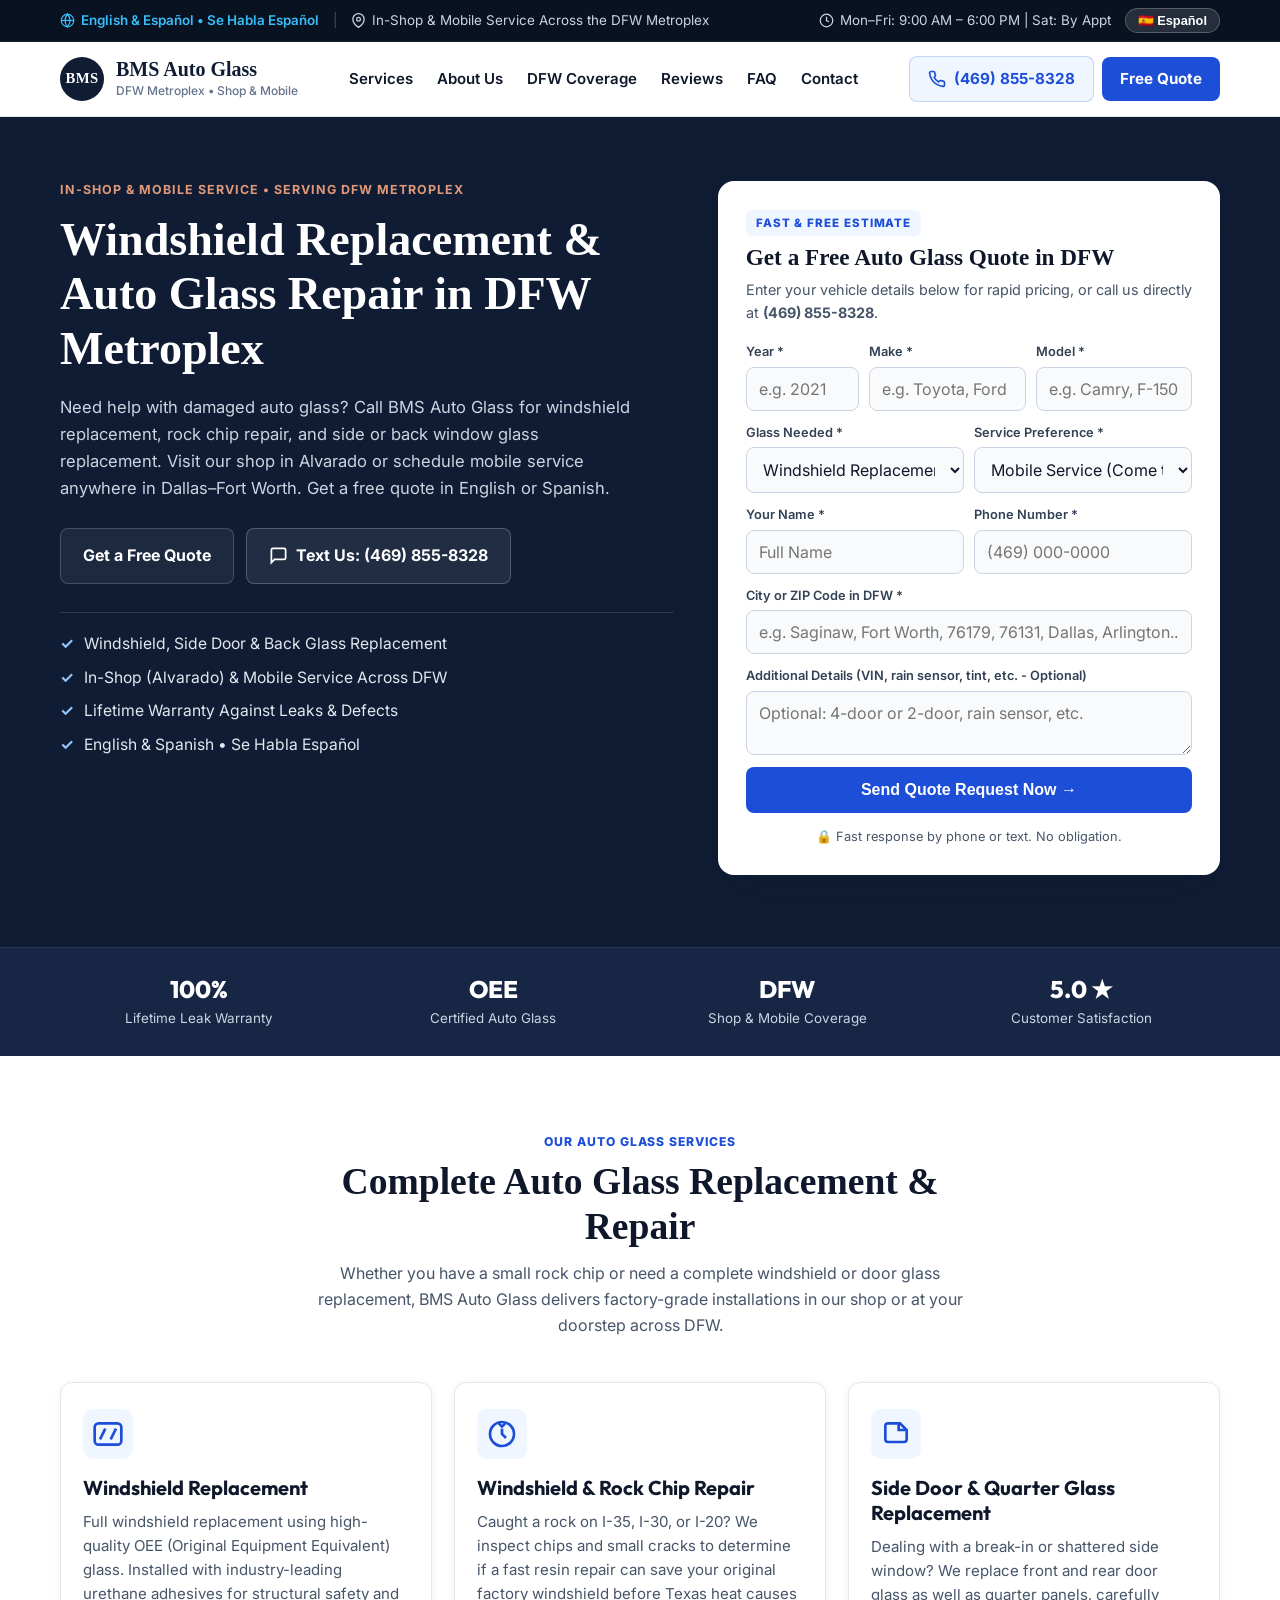
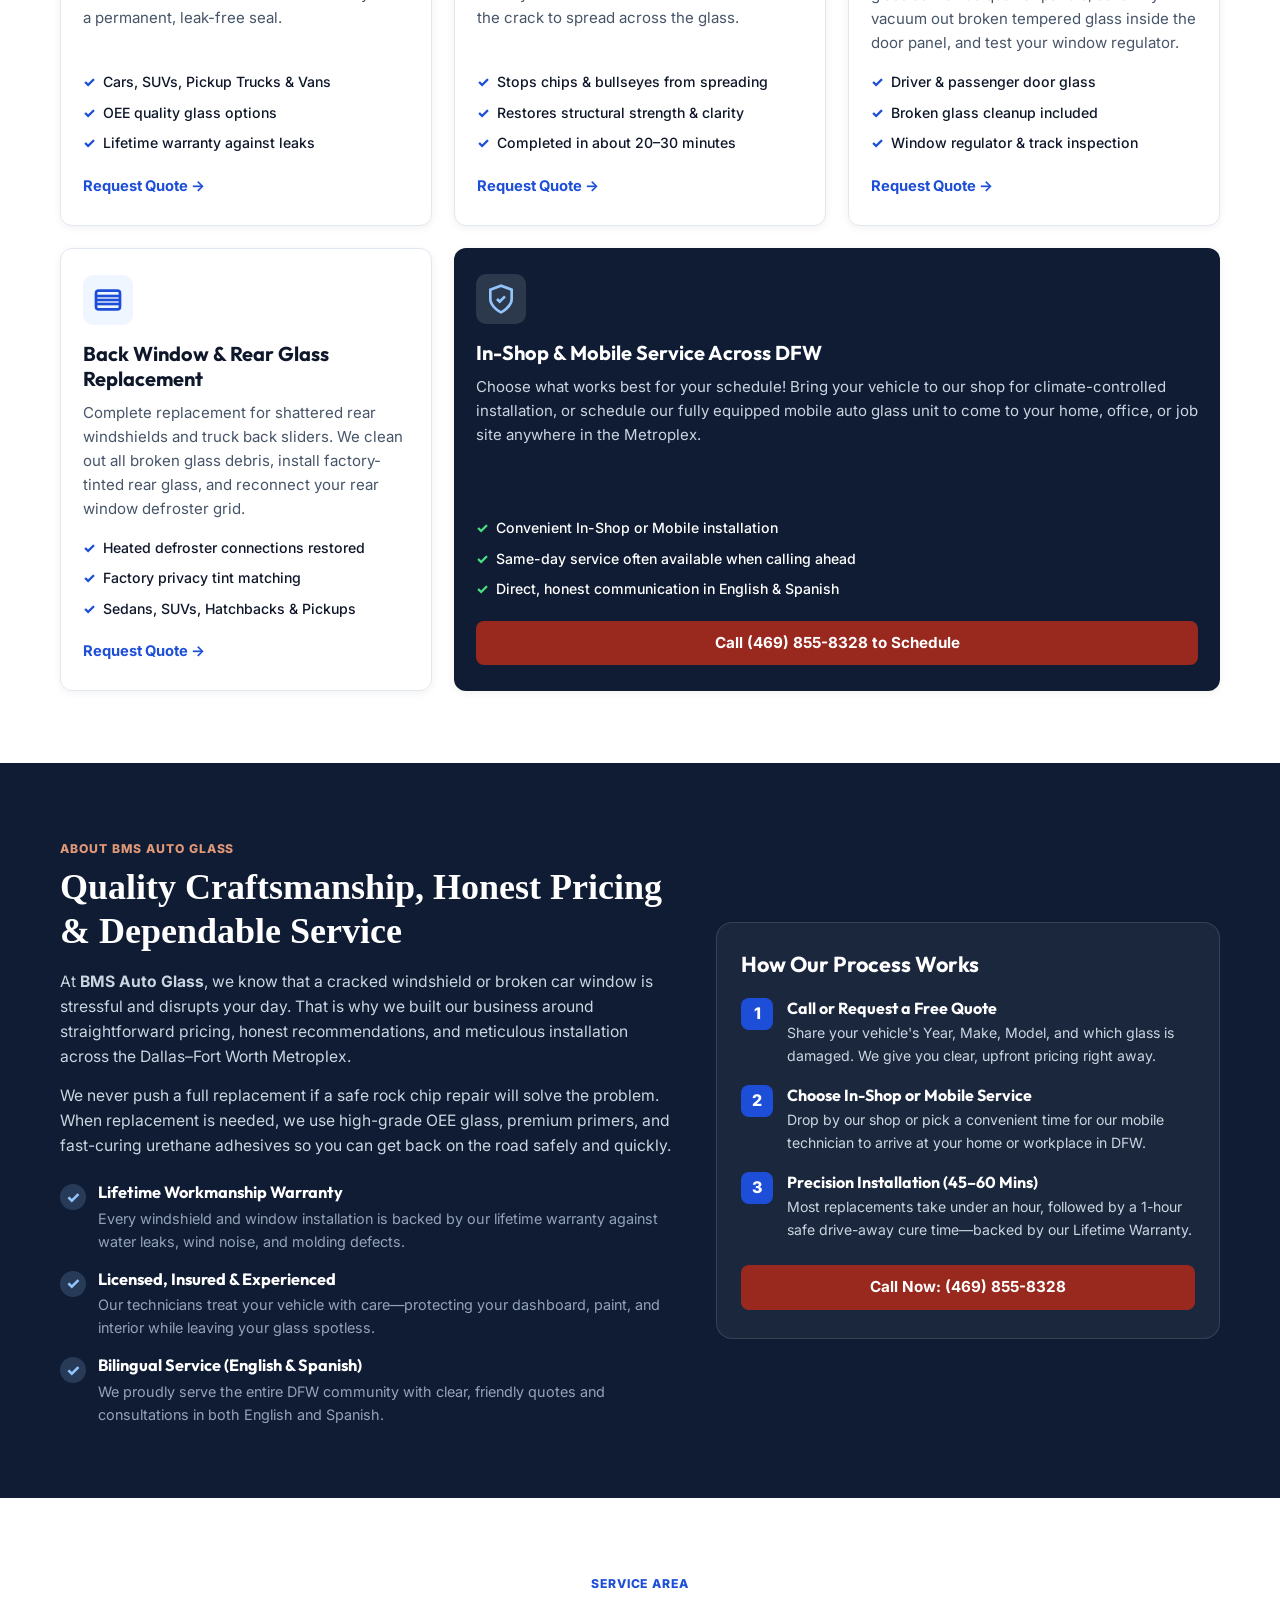
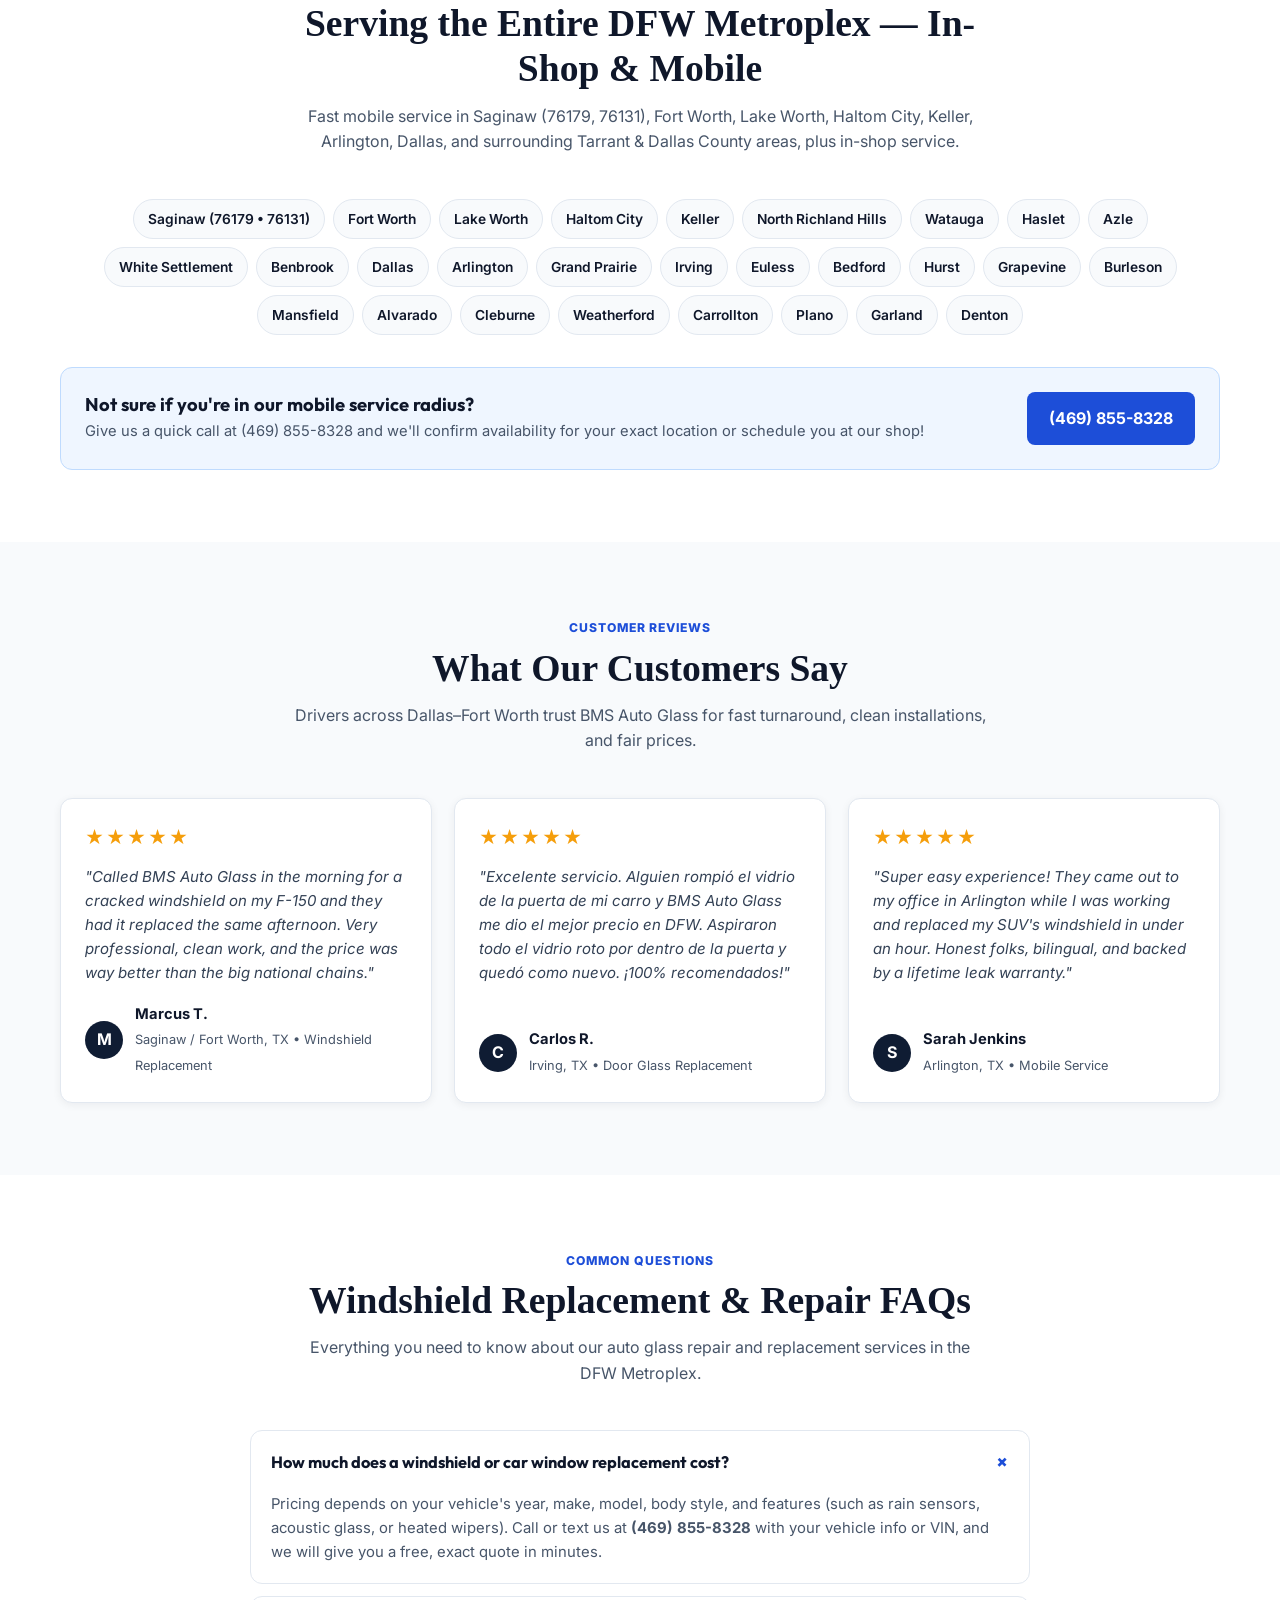
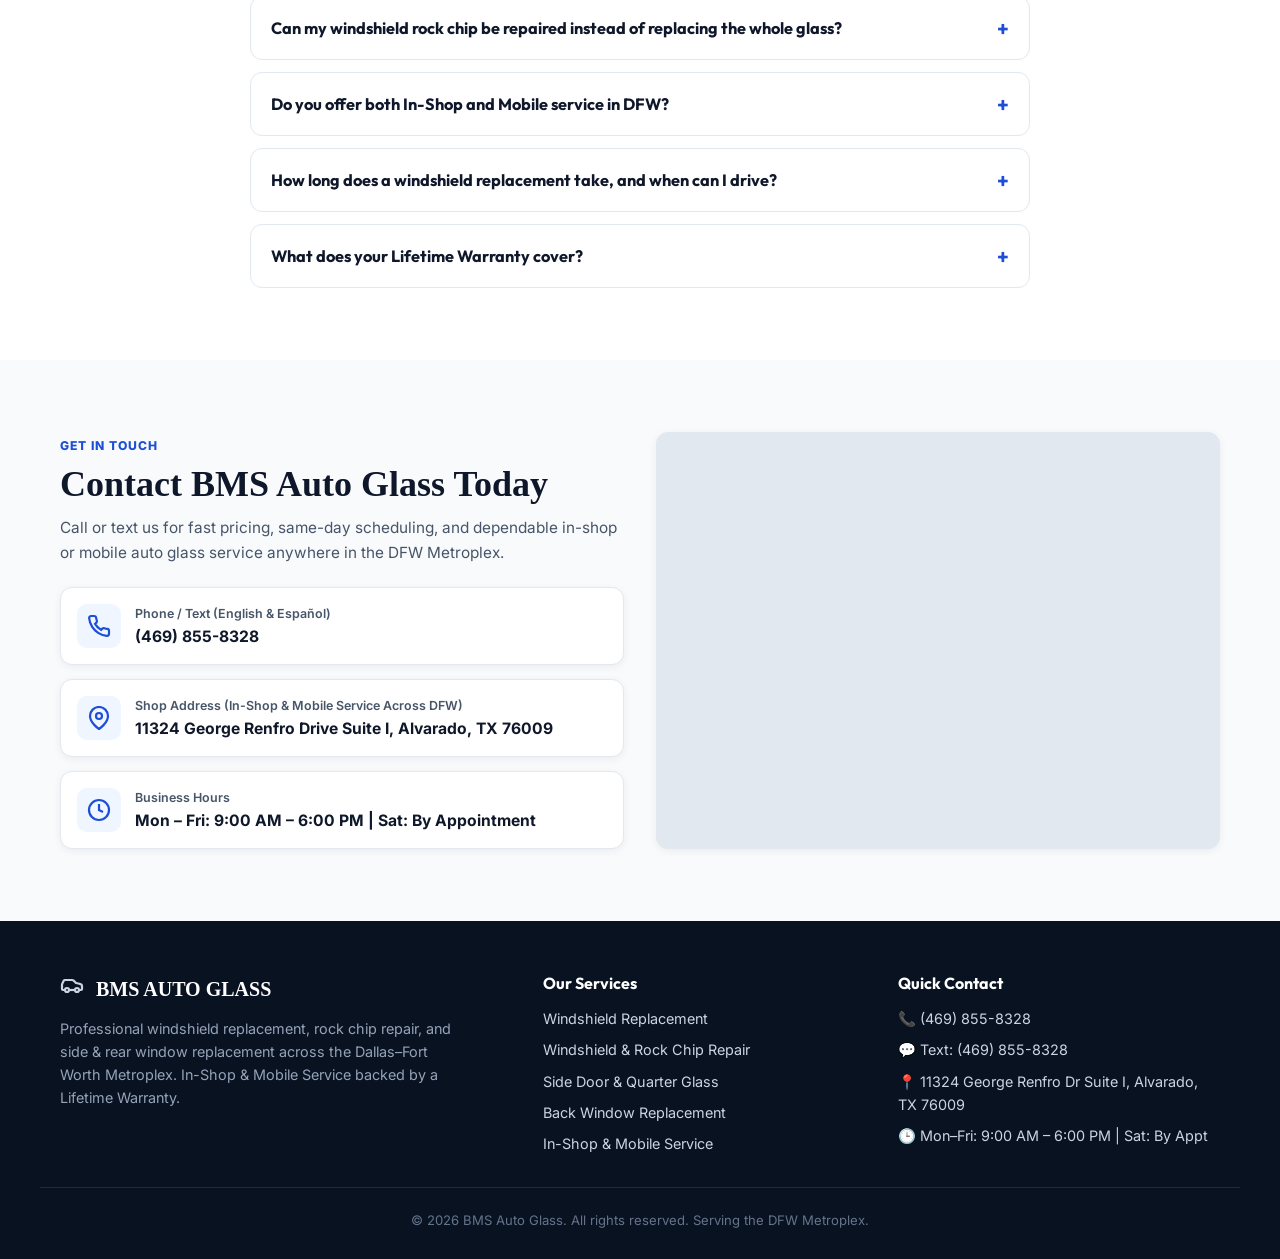
==== commit f15b5b9e: "Add advanced Local SEO Schema, Saginaw/Fort Worth ZIP coverage, OpenGraph, robots.txt and sitemap.xm" ====
--- a/index.html
+++ b/index.html
@@ -3,9 +3,26 @@
 <head>
   <meta charset="UTF-8" />
   <meta name="viewport" content="width=device-width, initial-scale=1.0" />
-  <title>BMS Auto Glass | Windshield Replacement & Auto Glass Repair in DFW Metroplex</title>
-  <meta name="description" content="BMS Auto Glass provides fast, reliable windshield replacement, rock chip repair, and side/back auto glass replacement across the DFW Metroplex. In-Shop & Mobile Service available. Call (469) 855-8328 for a free quote! Se Habla Español." />
-  <meta name="keywords" content="BMS Auto Glass, auto glass DFW, windshield replacement Dallas Fort Worth, rock chip repair DFW, car window replacement Metroplex, mobile auto glass DFW, cambio de parabrisas Dallas" />
+  <title>BMS Auto Glass | Windshield Replacement &amp; Mobile Auto Glass in DFW, Fort Worth &amp; Saginaw TX</title>
+  <meta name="description" content="BMS Auto Glass provides fast mobile &amp; in-shop windshield replacement, rock chip repair, and door/back auto glass across Fort Worth, Saginaw (76179, 76131), Dallas, Arlington &amp; the DFW Metroplex. Call (469) 855-8328 for a free quote! Se Habla Español." />
+  <meta name="keywords" content="BMS Auto Glass, auto glass Saginaw TX, windshield replacement Fort Worth, auto glass 76179, auto glass 76131, mobile auto glass DFW, windshield replacement Dallas Fort Worth, rock chip repair DFW, car window replacement Lake Worth Haltom City Keller, cambio de parabrisas Fort Worth Saginaw Dallas" />
+  <meta name="robots" content="index, follow, max-image-preview:large, max-snippet:-1, max-video-preview:-1" />
+  <meta name="geo.region" content="US-TX" />
+  <meta name="geo.placename" content="Fort Worth, Saginaw, Alvarado, Dallas-Fort Worth Metroplex, TX" />
+  <meta name="geo.position" content="32.8601;-97.3639" />
+  <meta name="ICBM" content="32.8601, -97.3639" />
+  <!-- Open Graph / Social / SMS & WhatsApp Preview -->
+  <meta property="og:type" content="website" />
+  <meta property="og:locale" content="en_US" />
+  <meta property="og:locale:alternate" content="es_MX" />
+  <meta property="og:site_name" content="BMS Auto Glass" />
+  <meta property="og:title" content="BMS Auto Glass | Windshield Replacement &amp; Auto Glass Repair in DFW" />
+  <meta property="og:description" content="Fast In-Shop &amp; Mobile Auto Glass across Fort Worth, Saginaw, Dallas, Arlington &amp; DFW. Lifetime Leak Warranty. Call or Text (469) 855-8328 — Se Habla Español." />
+  <meta property="og:image" content="icon-512.png" />
+  <meta name="twitter:card" content="summary" />
+  <meta name="twitter:title" content="BMS Auto Glass | DFW Mobile &amp; In-Shop Auto Glass" />
+  <meta name="twitter:description" content="Windshield replacement, rock chip repair &amp; car window replacement in Fort Worth, Saginaw &amp; DFW. Call (469) 855-8328." />
+  <meta name="twitter:image" content="icon-512.png" />
   <meta name="theme-color" content="#0f1c33" />
   <meta name="apple-mobile-web-app-capable" content="yes" />
   <meta name="apple-mobile-web-app-status-bar-style" content="default" />
@@ -21,32 +38,125 @@
   <link rel="preconnect" href="https://fonts.gstatic.com" crossorigin>
   <link href="https://fonts.googleapis.com/css2?family=Inter:wght@400;500;600;700&family=Outfit:wght@600;700;800&display=swap" rel="stylesheet">
   <link rel="stylesheet" href="styles.css" />
-  <!-- Schema.org LocalBusiness Structured Data -->
+  <!-- Schema.org LocalBusiness + Service Catalog + FAQPage Structured Data -->
   <script type="application/ld+json">
   {
     "@context": "https://schema.org",
-    "@type": "AutoRepair",
-    "name": "BMS Auto Glass",
-    "telephone": "+1-469-855-8328",
-    "address": {
-      "@type": "PostalAddress",
-      "streetAddress": "11324 George Renfro Drive Suite I",
-      "addressLocality": "Alvarado",
-      "addressRegion": "TX",
-      "postalCode": "76009",
-      "addressCountry": "US"
-    },
-    "areaServed": "Dallas-Fort Worth Metroplex, TX",
-    "priceRange": "$$",
-    "openingHoursSpecification": [
+    "@graph": [
       {
-        "@type": "OpeningHoursSpecification",
-        "dayOfWeek": ["Monday", "Tuesday", "Wednesday", "Thursday", "Friday"],
-        "opens": "09:00",
-        "closes": "18:00"
+        "@type": "AutoRepair",
+        "@id": "#localbusiness",
+        "name": "BMS Auto Glass",
+        "image": "icon-512.png",
+        "telephone": "+1-469-855-8328",
+        "email": "samkar70@gmail.com",
+        "priceRange": "$$",
+        "paymentAccepted": "Cash, Credit Card, Debit Card, Zelle",
+        "knowsLanguage": ["en", "es"],
+        "address": {
+          "@type": "PostalAddress",
+          "streetAddress": "11324 George Renfro Drive Suite I",
+          "addressLocality": "Alvarado",
+          "addressRegion": "TX",
+          "postalCode": "76009",
+          "addressCountry": "US"
+        },
+        "geo": {
+          "@type": "GeoCoordinates",
+          "latitude": 32.4065,
+          "longitude": -97.2117
+        },
+        "areaServed": [
+          { "@type": "City", "name": "Saginaw", "containedInPlace": { "@type": "State", "name": "Texas" } },
+          { "@type": "City", "name": "Fort Worth", "containedInPlace": { "@type": "State", "name": "Texas" } },
+          { "@type": "City", "name": "Lake Worth", "containedInPlace": { "@type": "State", "name": "Texas" } },
+          { "@type": "City", "name": "Haltom City", "containedInPlace": { "@type": "State", "name": "Texas" } },
+          { "@type": "City", "name": "Keller", "containedInPlace": { "@type": "State", "name": "Texas" } },
+          { "@type": "City", "name": "North Richland Hills", "containedInPlace": { "@type": "State", "name": "Texas" } },
+          { "@type": "City", "name": "Watauga", "containedInPlace": { "@type": "State", "name": "Texas" } },
+          { "@type": "City", "name": "Haslet", "containedInPlace": { "@type": "State", "name": "Texas" } },
+          { "@type": "City", "name": "Azle", "containedInPlace": { "@type": "State", "name": "Texas" } },
+          { "@type": "City", "name": "White Settlement", "containedInPlace": { "@type": "State", "name": "Texas" } },
+          { "@type": "City", "name": "Benbrook", "containedInPlace": { "@type": "State", "name": "Texas" } },
+          { "@type": "City", "name": "Arlington", "containedInPlace": { "@type": "State", "name": "Texas" } },
+          { "@type": "City", "name": "Dallas", "containedInPlace": { "@type": "State", "name": "Texas" } },
+          { "@type": "City", "name": "Grand Prairie", "containedInPlace": { "@type": "State", "name": "Texas" } },
+          { "@type": "City", "name": "Irving", "containedInPlace": { "@type": "State", "name": "Texas" } },
+          { "@type": "City", "name": "Burleson", "containedInPlace": { "@type": "State", "name": "Texas" } },
+          { "@type": "City", "name": "Mansfield", "containedInPlace": { "@type": "State", "name": "Texas" } },
+          { "@type": "City", "name": "Alvarado", "containedInPlace": { "@type": "State", "name": "Texas" } },
+          { "@type": "PostalCodeSpecification", "postalCode": "76179", "addressCountry": "US" },
+          { "@type": "PostalCodeSpecification", "postalCode": "76131", "addressCountry": "US" },
+          { "@type": "PostalCodeSpecification", "postalCode": "76135", "addressCountry": "US" },
+          { "@type": "PostalCodeSpecification", "postalCode": "76137", "addressCountry": "US" },
+          { "@type": "PostalCodeSpecification", "postalCode": "76106", "addressCountry": "US" },
+          { "@type": "PostalCodeSpecification", "postalCode": "76164", "addressCountry": "US" },
+          { "@type": "PostalCodeSpecification", "postalCode": "76117", "addressCountry": "US" },
+          { "@type": "PostalCodeSpecification", "postalCode": "76108", "addressCountry": "US" },
+          { "@type": "PostalCodeSpecification", "postalCode": "76244", "addressCountry": "US" },
+          { "@type": "PostalCodeSpecification", "postalCode": "76180", "addressCountry": "US" },
+          { "@type": "PostalCodeSpecification", "postalCode": "76148", "addressCountry": "US" },
+          { "@type": "PostalCodeSpecification", "postalCode": "76052", "addressCountry": "US" },
+          { "@type": "PostalCodeSpecification", "postalCode": "76020", "addressCountry": "US" },
+          { "@type": "PostalCodeSpecification", "postalCode": "76009", "addressCountry": "US" }
+        ],
+        "openingHoursSpecification": [
+          {
+            "@type": "OpeningHoursSpecification",
+            "dayOfWeek": ["Monday", "Tuesday", "Wednesday", "Thursday", "Friday"],
+            "opens": "09:00",
+            "closes": "18:00"
+          },
+          {
+            "@type": "OpeningHoursSpecification",
+            "dayOfWeek": ["Saturday"],
+            "opens": "09:00",
+            "closes": "15:00"
+          }
+        ],
+        "hasOfferCatalog": {
+          "@type": "OfferCatalog",
+          "name": "Auto Glass Services",
+          "itemListElement": [
+            { "@type": "Offer", "itemOffered": { "@type": "Service", "name": "Windshield Replacement / Cambio de Parabrisas" } },
+            { "@type": "Offer", "itemOffered": { "@type": "Service", "name": "Windshield Rock Chip Repair / Reparación de Golpe de Piedra" } },
+            { "@type": "Offer", "itemOffered": { "@type": "Service", "name": "Side Door & Quarter Glass Replacement / Vidrios de Puerta Lateral" } },
+            { "@type": "Offer", "itemOffered": { "@type": "Service", "name": "Back Window & Rear Glass Replacement / Medallón Trasero" } },
+            { "@type": "Offer", "itemOffered": { "@type": "Service", "name": "Mobile Auto Glass Service Across DFW / Servicio Móvil a Domicilio" } }
+          ]
+        },
+        "description": "Professional mobile and in-shop windshield replacement, rock chip repair, and side & back window glass replacement in Saginaw, Fort Worth, Dallas, Arlington, Alvarado, TX and the entire DFW Metroplex. Bilingual English & Spanish service."
+      },
+      {
+        "@type": "FAQPage",
+        "mainEntity": [
+          {
+            "@type": "Question",
+            "name": "How much does a windshield or car window replacement cost in DFW?",
+            "acceptedAnswer": {
+              "@type": "Answer",
+              "text": "Pricing depends on your vehicle's year, make, model, body style, and features (such as rain sensors or acoustic glass). Call or text BMS Auto Glass at (469) 855-8328 with your vehicle info or VIN for a free, exact quote in minutes."
+            }
+          },
+          {
+            "@type": "Question",
+            "name": "Do you offer Mobile Auto Glass service in Saginaw, Fort Worth, and across DFW?",
+            "acceptedAnswer": {
+              "@type": "Answer",
+              "text": "Yes! We provide mobile auto glass service across Saginaw (76179, 76131), Fort Worth, Lake Worth, Haltom City, Keller, Arlington, Dallas, and the entire DFW Metroplex, as well as in-shop service."
+            }
+          },
+          {
+            "@type": "Question",
+            "name": "How long does a windshield replacement take, and when can I drive?",
+            "acceptedAnswer": {
+              "@type": "Answer",
+              "text": "Most windshield and window installations take between 45 and 60 minutes. For windshields, we recommend waiting about 1 hour after installation before driving so the urethane adhesive cures safely."
+            }
+          }
+        ]
       }
-    ],
-    "description": "Professional windshield replacement, rock chip repair, and side & back window glass replacement in Alvarado, TX and the DFW Metroplex. In-shop and mobile service available."
+    ]
   }
   </script>
 </head>
@@ -218,7 +328,7 @@
 
           <div class="form-group">
             <label for="customerCity" data-i18n="form_city">City or ZIP Code in DFW *</label>
-            <input type="text" id="customerCity" placeholder="e.g. Dallas, Fort Worth, Arlington, Irving, Plano..." required />
+            <input type="text" id="customerCity" placeholder="e.g. Saginaw, Fort Worth, 76179, 76131, Dallas, Arlington..." required />
           </div>
 
           <div class="form-group">
@@ -440,39 +550,39 @@
         <span class="section-eyebrow" data-i18n="area_eyebrow">SERVICE AREA</span>
         <h2 data-i18n="area_title">Serving the Entire DFW Metroplex — In-Shop &amp; Mobile</h2>
         <p data-i18n="area_subtitle">
-          Visit our shop location or schedule mobile auto glass service anywhere across Dallas, Tarrant, Collin, Denton, and surrounding counties.
+          Fast mobile service in Saginaw (76179, 76131), Fort Worth, Lake Worth, Haltom City, Keller, Arlington, Dallas, and surrounding Tarrant &amp; Dallas County areas, plus in-shop service.
         </p>
       </div>
 
       <div class="cities-grid">
-        <span class="city-pill">Alvarado</span>
+        <span class="city-pill">Saginaw (76179 • 76131)</span>
+        <span class="city-pill">Fort Worth</span>
+        <span class="city-pill">Lake Worth</span>
+        <span class="city-pill">Haltom City</span>
+        <span class="city-pill">Keller</span>
+        <span class="city-pill">North Richland Hills</span>
+        <span class="city-pill">Watauga</span>
+        <span class="city-pill">Haslet</span>
+        <span class="city-pill">Azle</span>
+        <span class="city-pill">White Settlement</span>
+        <span class="city-pill">Benbrook</span>
         <span class="city-pill">Dallas</span>
-        <span class="city-pill">Fort Worth</span>
         <span class="city-pill">Arlington</span>
-        <span class="city-pill">Burleson</span>
-        <span class="city-pill">Mansfield</span>
-        <span class="city-pill">Cleburne</span>
-        <span class="city-pill">Midlothian</span>
+        <span class="city-pill">Grand Prairie</span>
         <span class="city-pill">Irving</span>
-        <span class="city-pill">Grand Prairie</span>
-        <span class="city-pill">Plano</span>
-        <span class="city-pill">Garland</span>
-        <span class="city-pill">Mesquite</span>
-        <span class="city-pill">Carrollton</span>
-        <span class="city-pill">Richardson</span>
-        <span class="city-pill">Frisco</span>
-        <span class="city-pill">McKinney</span>
-        <span class="city-pill">Denton</span>
-        <span class="city-pill">Grapevine</span>
         <span class="city-pill">Euless</span>
         <span class="city-pill">Bedford</span>
         <span class="city-pill">Hurst</span>
-        <span class="city-pill">Duncanville</span>
-        <span class="city-pill">DeSoto</span>
-        <span class="city-pill">Lancaster</span>
-        <span class="city-pill">Waxahachie</span>
-        <span class="city-pill">Venus</span>
-        <span class="city-pill">Joshua</span>
+        <span class="city-pill">Grapevine</span>
+        <span class="city-pill">Burleson</span>
+        <span class="city-pill">Mansfield</span>
+        <span class="city-pill">Alvarado</span>
+        <span class="city-pill">Cleburne</span>
+        <span class="city-pill">Weatherford</span>
+        <span class="city-pill">Carrollton</span>
+        <span class="city-pill">Plano</span>
+        <span class="city-pill">Garland</span>
+        <span class="city-pill">Denton</span>
       </div>
 
       <div class="area-banner">
@@ -506,7 +616,7 @@
             <div class="author-avatar">M</div>
             <div>
               <strong>Marcus T.</strong>
-              <span>Dallas, TX • Windshield Replacement</span>
+              <span>Saginaw / Fort Worth, TX • Windshield Replacement</span>
             </div>
           </div>
         </div>
